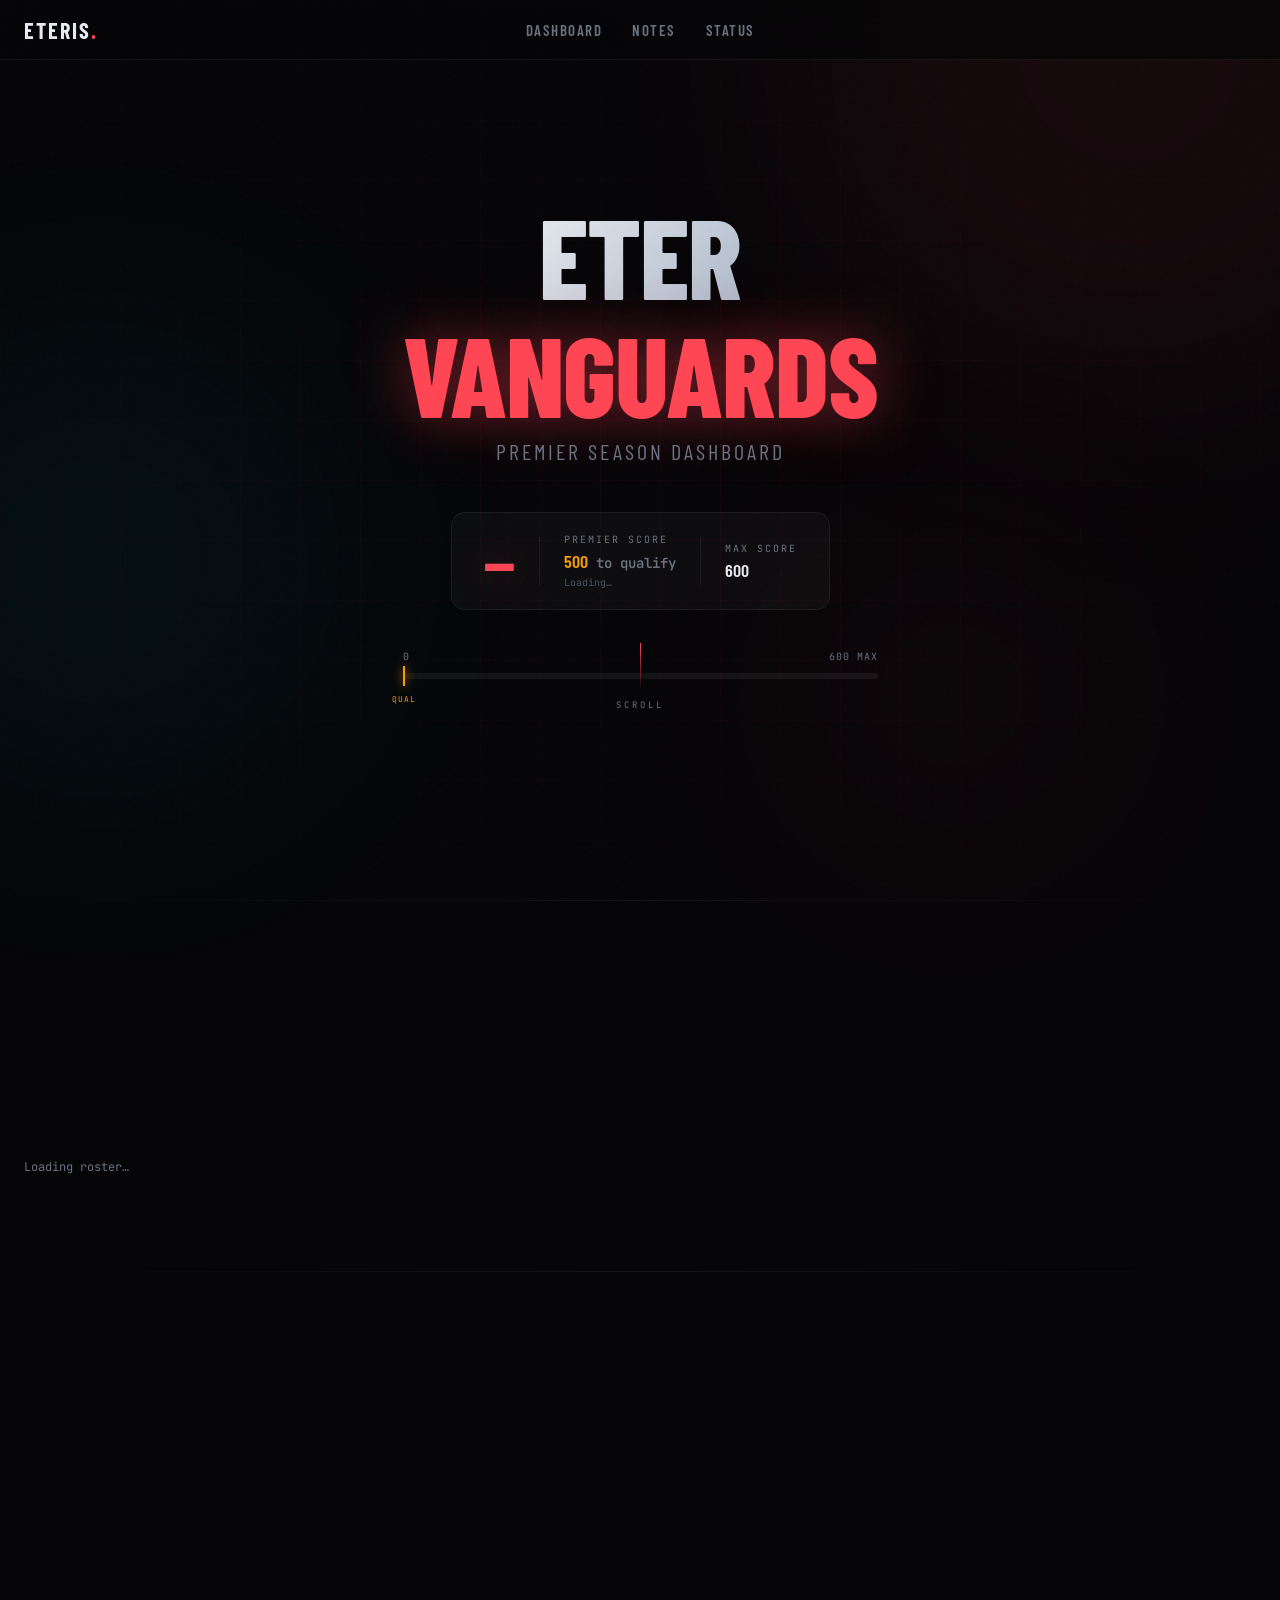
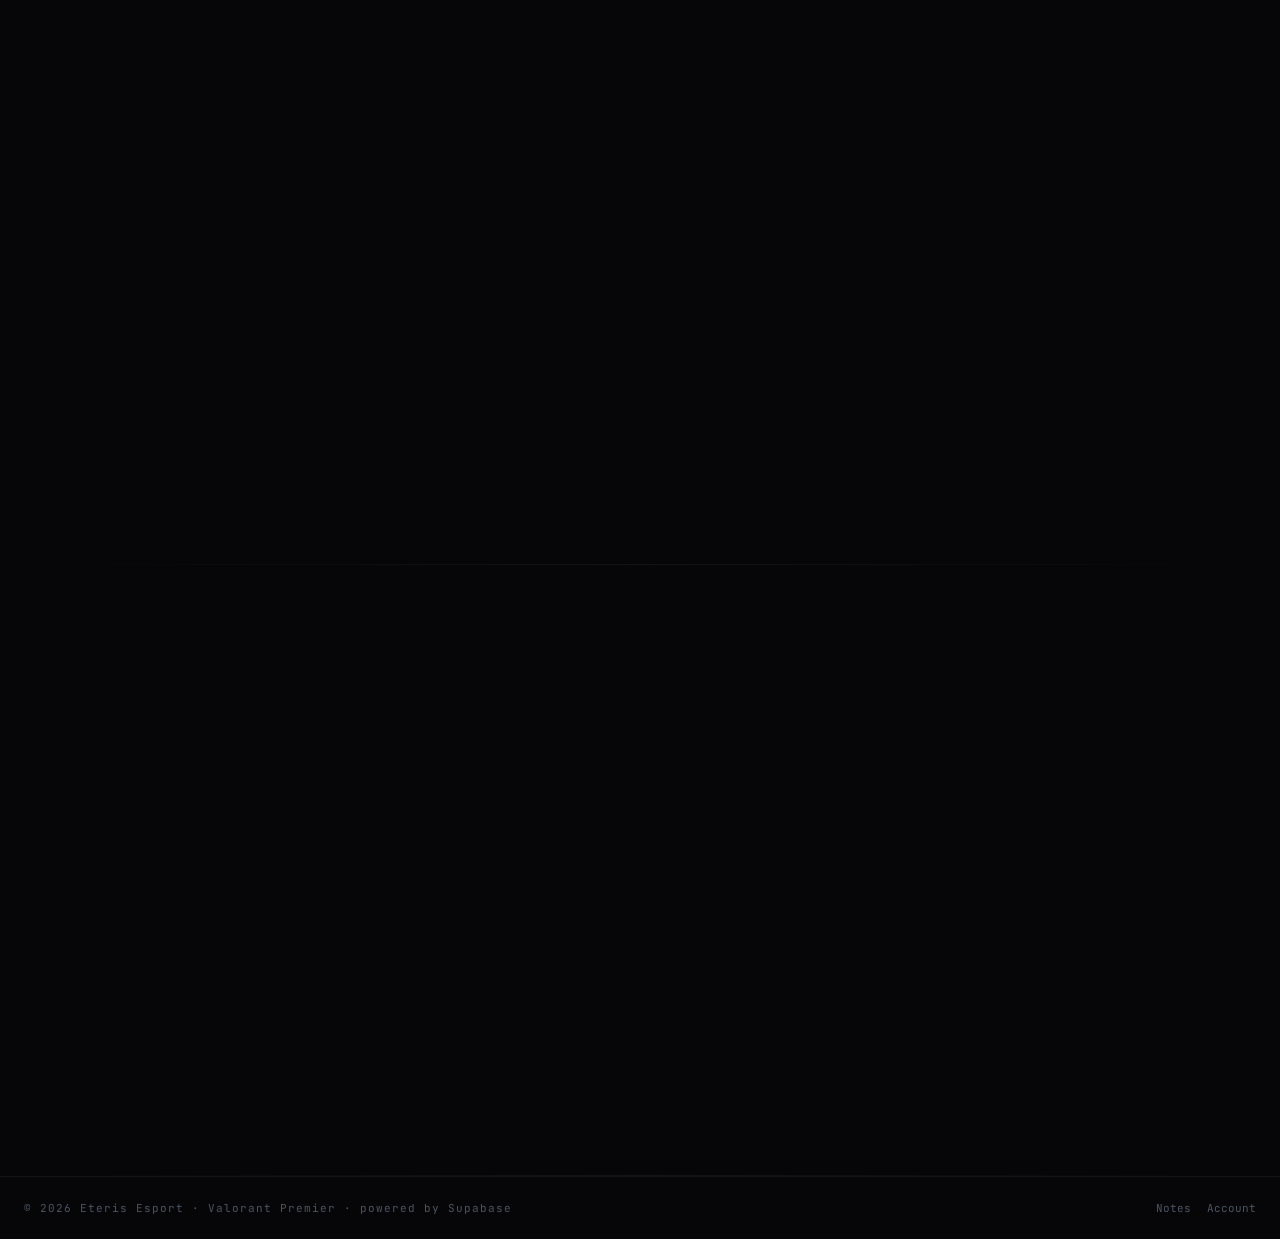
==== index.html @ cc31cba0 "Add files via upload" ====
<!DOCTYPE html>
<html lang="en">
<head>
  <meta charset="UTF-8"/>
  <meta name="viewport" content="width=device-width, initial-scale=1.0"/>
  <title>Eteris · Premier Dashboard</title>
  <meta name="theme-color" content="#ff4655"/>
  <link rel="preconnect" href="https://fonts.googleapis.com"/>
  <link href="https://fonts.googleapis.com/css2?family=Rajdhani:wght@400;500;600;700&family=Barlow+Condensed:ital,wght@0,300;0,400;0,600;0,700;0,800;1,700&family=JetBrains+Mono:wght@400;500&display=swap" rel="stylesheet"/>
  <script src="https://cdn.jsdelivr.net/npm/@supabase/supabase-js@2"></script>
  <style>
    *,*::before,*::after{margin:0;padding:0;box-sizing:border-box}
    :root{
      --bg:#060608;--bg2:#0c0c12;--bg3:#111118;
      --border:rgba(255,255,255,.06);--border-hv:rgba(255,255,255,.12);
      --text:#e8eaf0;--muted:#6b7280;--muted2:#4b5563;
      --red:#ff4655;--red-dim:rgba(255,70,85,.12);--red2:#ff6b77;
      --gold:#f59e0b;--gold-dim:rgba(245,158,11,.12);
      --green:#10b981;--green-dim:rgba(16,185,129,.12);
      --purple:#a78bfa;--purple-dim:rgba(167,139,250,.12);
      --cyan:#00d4ff;
      --radius:8px;--radius-lg:14px;
      --font-head:'Barlow Condensed',sans-serif;
      --font-body:'Rajdhani',sans-serif;
      --font-mono:'JetBrains Mono',monospace;
    }
    html{scroll-behavior:smooth}
    body{font-family:var(--font-body);background:var(--bg);color:var(--text);min-height:100vh;overflow-x:hidden;-webkit-font-smoothing:antialiased}
    ::-webkit-scrollbar{width:5px}::-webkit-scrollbar-track{background:transparent}::-webkit-scrollbar-thumb{background:#1a1a24;border-radius:3px}
    body::before{content:'';position:fixed;inset:0;z-index:0;background-image:url("data:image/svg+xml,%3Csvg viewBox='0 0 256 256' xmlns='http://www.w3.org/2000/svg'%3E%3Cfilter id='n'%3E%3CfeTurbulence type='fractalNoise' baseFrequency='0.9' numOctaves='4' stitchTiles='stitch'/%3E%3C/filter%3E%3Crect width='100%25' height='100%25' filter='url(%23n)' opacity='0.04'/%3E%3C/svg%3E");pointer-events:none;opacity:.35}
    .orb{position:fixed;border-radius:50%;filter:blur(130px);pointer-events:none;z-index:0}
    .orb-1{width:700px;height:700px;background:#ff4655;top:-300px;right:-200px;opacity:.07}
    .orb-2{width:500px;height:500px;background:#00d4ff;bottom:10%;left:-150px;opacity:.05}
    .orb-3{width:400px;height:400px;background:#ff4655;top:55%;right:10%;opacity:.04}

    /* NAV */
    nav{position:fixed;top:0;left:0;right:0;z-index:200;height:60px;display:flex;align-items:center;justify-content:space-between;padding:0 max(24px,calc((100vw - 1280px)/2));background:rgba(6,6,8,.85);border-bottom:1px solid var(--border);backdrop-filter:blur(20px) saturate(1.4)}
    .nav-logo{display:flex;align-items:center;text-decoration:none}
    .nav-logo-text{font-family:var(--font-head);font-size:22px;font-weight:700;color:var(--text);letter-spacing:2px;text-transform:uppercase}
    .nav-logo-text span{color:var(--red)}
    .nav-links{position:absolute;left:50%;transform:translateX(-50%);display:flex;align-items:center;gap:2px}
    .nav-a{font-family:var(--font-head);font-size:15px;font-weight:600;letter-spacing:1.5px;text-transform:uppercase;color:var(--muted);padding:8px 14px;border-radius:6px;text-decoration:none;border:none;background:none;cursor:pointer;transition:color .15s,background .15s}
    .nav-a:hover{color:var(--text);background:rgba(255,255,255,.04)}
    .nav-user-pill{display:flex;align-items:center;gap:8px;background:rgba(255,255,255,.05);border:1px solid var(--border);border-radius:100px;padding:4px 12px 4px 4px;text-decoration:none;transition:all .15s}
    .nav-user-pill:hover{border-color:var(--border-hv)}
    .nav-user-av{width:26px;height:26px;border-radius:50%;background:var(--red-dim);border:1px solid rgba(255,70,85,.3);display:flex;align-items:center;justify-content:center;font-family:var(--font-head);font-size:11px;font-weight:800;color:var(--red);overflow:hidden;flex-shrink:0;line-height:1}
    .nav-user-av img{width:100%;height:100%;object-fit:cover;border-radius:50%;display:block}
    .nav-user-name{font-family:var(--font-mono);font-size:10px;color:var(--text);letter-spacing:.5px}
    .login-btn{font-family:var(--font-mono);font-size:10px;letter-spacing:1px;text-transform:uppercase;color:var(--muted);background:rgba(255,255,255,.04);border:1px solid var(--border);border-radius:6px;padding:5px 12px;cursor:pointer;transition:all .15s}
    .login-btn:hover{color:var(--text);border-color:var(--border-hv)}
    .admin-edit-btn{color:var(--red);background:var(--red-dim);border-color:rgba(255,70,85,.25)}
    .admin-edit-btn:hover{color:#fff;background:rgba(255,70,85,.22);border-color:rgba(255,70,85,.45)}
    .admin-edit-btn.off{color:var(--muted);background:rgba(255,255,255,.04);border-color:var(--border)}
    .scroll-top-btn{position:fixed;right:24px;bottom:24px;z-index:220;width:44px;height:44px;border-radius:10px;border:1px solid var(--border);background:rgba(12,12,18,.88);color:var(--muted);display:flex;align-items:center;justify-content:center;cursor:pointer;opacity:0;pointer-events:none;transform:translateY(12px);transition:opacity .18s,transform .18s,border-color .18s,background .18s,color .18s;backdrop-filter:blur(16px);box-shadow:0 14px 34px rgba(0,0,0,.38)}
    .scroll-top-btn::before{content:'';position:absolute;left:11px;right:11px;top:0;height:2px;background:var(--red);border-radius:0 0 2px 2px;opacity:.75}
    .scroll-top-btn svg{position:relative;z-index:1;width:19px;height:19px;stroke:currentColor;fill:none;stroke-width:2;stroke-linecap:round;stroke-linejoin:round;transition:transform .18s}
    .scroll-top-btn.show{opacity:1;pointer-events:auto;transform:translateY(0) scale(1)}
    .scroll-top-btn:hover{border-color:rgba(255,70,85,.3);background:rgba(18,18,25,.94);color:#fff}
    .scroll-top-btn:hover svg{transform:translateY(-2px)}

    /* HERO */
    #hero{position:relative;z-index:1;min-height:100vh;display:flex;flex-direction:column;align-items:center;justify-content:center;text-align:center;padding:120px max(24px,calc((100vw - 1280px)/2)) 80px;overflow:hidden}
    #hero::after{content:'';position:absolute;inset:0;z-index:0;background-image:linear-gradient(rgba(255,70,85,.04) 1px,transparent 1px),linear-gradient(90deg,rgba(255,70,85,.04) 1px,transparent 1px);background-size:60px 60px;mask-image:radial-gradient(ellipse 80% 80% at 50% 50%,black 0%,transparent 100%)}
    .hero-content{position:relative;z-index:2}
    .hero-title{font-family:var(--font-head);font-size:clamp(52px,9vw,112px);font-weight:800;line-height:1.05;letter-spacing:-1px;text-transform:uppercase;margin-bottom:6px;overflow:visible;opacity:0;animation:fadeUp .6s .1s forwards}
    .hero-title .line1{display:block;background:linear-gradient(135deg,#fff 0%,#94a3b8 100%);-webkit-background-clip:text;-webkit-text-fill-color:transparent;background-clip:text}
    .hero-title .line2{display:block;color:var(--red);text-shadow:0 0 60px rgba(255,70,85,.5)}
    .hero-sub{font-family:var(--font-head);font-size:clamp(16px,2.5vw,22px);font-weight:400;letter-spacing:3px;text-transform:uppercase;color:var(--muted);margin-bottom:48px;opacity:0;animation:fadeUp .6s .2s forwards}
    .hero-score-preview{display:inline-flex;align-items:center;gap:24px;background:rgba(255,255,255,.03);border:1px solid var(--border);border-radius:var(--radius-lg);padding:20px 32px;margin-bottom:40px;opacity:0;animation:fadeUp .6s .3s forwards}
    .score-num{font-family:var(--font-head);font-size:52px;font-weight:800;color:var(--red);line-height:1;text-shadow:0 0 40px rgba(255,70,85,.4)}
    .score-sep{width:1px;height:48px;background:var(--border)}
    .score-info{text-align:left}
    .score-label{font-family:var(--font-mono);font-size:10px;letter-spacing:2px;text-transform:uppercase;color:var(--muted);display:block;margin-bottom:4px}
    .score-target{font-family:var(--font-head);font-size:18px;font-weight:600;color:var(--text)}
    .hero-progress-wrap{width:100%;max-width:520px;margin:0 auto 64px;opacity:0;animation:fadeUp .6s .4s forwards}
    .progress-labels{display:flex;justify-content:space-between;font-family:var(--font-mono);font-size:10px;color:var(--muted);letter-spacing:1px;margin-bottom:10px}
    .progress-track{height:6px;background:rgba(255,255,255,.06);border-radius:3px;overflow:visible;position:relative}
    .progress-fill{height:100%;border-radius:3px;background:linear-gradient(90deg,var(--red),var(--red2));box-shadow:0 0 12px rgba(255,70,85,.5);width:0%;transition:width 1.2s cubic-bezier(.22,1,.36,1)}
    .progress-marker{position:absolute;top:-7px;bottom:-7px;width:2px;background:var(--gold);box-shadow:0 0 10px var(--gold)}
    .progress-marker::after{content:'QUAL';position:absolute;top:100%;left:50%;transform:translateX(-50%);font-family:var(--font-mono);font-size:8px;color:var(--gold);letter-spacing:1px;margin-top:8px;white-space:nowrap}
    .hero-scroll{position:absolute;bottom:32px;left:50%;transform:translateX(-50%);display:flex;flex-direction:column;align-items:center;gap:8px;opacity:0;animation:fadeIn .6s 1s forwards}
    .scroll-line{width:1px;height:48px;background:linear-gradient(to bottom,var(--red),transparent);animation:scrollPulse 2s ease-in-out infinite}
    .scroll-txt{font-family:var(--font-mono);font-size:9px;letter-spacing:3px;text-transform:uppercase;color:var(--muted)}
    @keyframes scrollPulse{0%,100%{opacity:.4}50%{opacity:1}}
    @keyframes fadeIn{to{opacity:1}}
    .divider{position:relative;z-index:1;height:1px;background:linear-gradient(90deg,transparent,var(--border),transparent)}

    /* SECTIONS */
    .section{position:relative;z-index:1;padding:96px max(24px,calc((100vw - 1280px)/2))}
    .section-header{margin-bottom:48px}
    .section-eyebrow{font-family:var(--font-mono);font-size:10px;letter-spacing:3px;text-transform:uppercase;color:var(--red);display:flex;align-items:center;gap:10px;margin-bottom:10px}
    .section-eyebrow::before{content:'';display:block;width:24px;height:2px;background:var(--red)}
    .section-title{font-family:var(--font-head);font-size:clamp(32px,5vw,52px);font-weight:800;text-transform:uppercase;letter-spacing:1px;line-height:1.1}
    .section-title .accent{color:var(--red)}
    .section-sub{font-size:15px;color:var(--muted);margin-top:8px;line-height:1.7}

    /* ROSTER */
    .roster-grid{display:grid;grid-template-columns:repeat(auto-fill,minmax(300px,1fr));gap:16px}
    .player-card{background:var(--bg2);border:1px solid var(--border);border-radius:var(--radius-lg);padding:24px;position:relative;overflow:hidden;transition:border-color .2s,transform .2s,box-shadow .2s;cursor:pointer}
    .player-card::before{content:'';position:absolute;top:0;left:0;right:0;height:2px;background:var(--red);transform:scaleX(0);transform-origin:left;transition:transform .3s cubic-bezier(.22,1,.36,1)}
    .player-card:hover::before{transform:scaleX(1)}
    .player-card:hover{border-color:rgba(255,70,85,.2);transform:translateY(-3px);box-shadow:0 16px 48px rgba(0,0,0,.4),0 0 0 1px rgba(255,70,85,.1)}
    .player-card.reserve{border-style:dashed;border-color:var(--border-hv)}
    .player-card.reserve::before{background:var(--gold)}
    .player-card.reserve:hover{border-style:dashed;border-color:rgba(245,158,11,.4);box-shadow:0 16px 48px rgba(0,0,0,.4),0 0 0 1px rgba(245,158,11,.1)}
    .reserve-banner{display:none!important}
    .player-rank-badge{position:absolute;top:16px;right:16px;font-family:var(--font-mono);font-size:9px;letter-spacing:2px;text-transform:uppercase;border-radius:3px;padding:2px 8px;border:1px solid}
    .rank-IGL{color:var(--red);background:var(--red-dim);border-color:rgba(255,70,85,.25)}
    .rank-Commander{color:var(--gold);background:var(--gold-dim);border-color:rgba(245,158,11,.25)}
    .rank-Captain{color:var(--cyan);background:rgba(0,212,255,.1);border-color:rgba(0,212,255,.25)}
    .rank-Reserve{color:var(--gold);background:var(--gold-dim);border-color:rgba(245,158,11,.25)}
    .player-num{font-family:var(--font-head);font-size:64px;font-weight:800;color:rgba(255,255,255,.04);position:absolute;bottom:-8px;right:16px;line-height:1;pointer-events:none;user-select:none}
    .player-header{display:flex;align-items:center;gap:14px;margin-bottom:12px}
    .player-avatar{width:48px;height:48px;border-radius:50%;background:var(--bg3);border:2px solid var(--border);display:flex;align-items:center;justify-content:center;font-family:var(--font-head);font-size:18px;font-weight:800;color:var(--red);flex-shrink:0;overflow:hidden;line-height:1}
    .player-avatar img{width:100%;height:100%;object-fit:cover;border-radius:50%;display:block}
    .player-avatar.av-reserve{border-color:rgba(245,158,11,.35);color:var(--gold)}
    .player-name{font-family:var(--font-head);font-size:22px;font-weight:700;letter-spacing:.5px;line-height:1.1;color:var(--text);white-space:nowrap;overflow:hidden;text-overflow:ellipsis}
    .player-agents-row{display:flex;flex-wrap:wrap;gap:5px;margin-bottom:8px;min-height:22px;align-items:center}
    .agent-chip{font-family:var(--font-mono);font-size:10px;letter-spacing:.5px;color:var(--muted);background:rgba(255,255,255,.05);border:1px solid var(--border);border-radius:20px;padding:3px 10px;line-height:1;display:inline-flex;align-items:center}
    .player-class-badge{display:inline-flex;align-items:center;justify-content:center;font-family:var(--font-mono);font-size:9px;letter-spacing:1px;text-transform:uppercase;padding:3px 9px;border-radius:4px;border:1px solid;line-height:1}
    .class-Duelist{color:#ff9f43;border-color:rgba(255,159,67,.25);background:rgba(255,159,67,.08)}
    .class-Controller{color:#a78bfa;border-color:rgba(167,139,250,.25);background:rgba(167,139,250,.08)}
    .class-Initiator{color:#34d399;border-color:rgba(52,211,153,.25);background:rgba(52,211,153,.08)}
    .class-Sentinel{color:#60a5fa;border-color:rgba(96,165,250,.25);background:rgba(96,165,250,.08)}
    .class-Flex{color:#e879f9;border-color:rgba(232,121,249,.25);background:rgba(232,121,249,.07)}
    .card-admin{display:none;margin-top:16px;padding-top:14px;border-top:1px solid var(--border);flex-direction:column;gap:10px}
    body.secure .card-admin{display:flex}
    .card-admin-label{font-family:var(--font-mono);font-size:9px;letter-spacing:1px;text-transform:uppercase;color:var(--muted);margin-bottom:5px}
    .pill-row{display:flex;gap:6px;flex-wrap:wrap}
    .pill-btn{font-family:var(--font-mono);font-size:10px;letter-spacing:.5px;text-transform:uppercase;padding:4px 11px;border-radius:20px;border:1px solid var(--border);background:rgba(255,255,255,.04);color:var(--muted);cursor:pointer;transition:all .15s;line-height:1}
    .pill-btn:hover{color:var(--text);border-color:var(--border-hv)}
    .pill-btn.active-IGL{color:var(--red);background:var(--red-dim);border-color:rgba(255,70,85,.35)}
    .pill-btn.active-Commander{color:var(--gold);background:var(--gold-dim);border-color:rgba(245,158,11,.35)}
    .pill-btn.active-Captain{color:var(--cyan);background:rgba(0,212,255,.1);border-color:rgba(0,212,255,.35)}
    .pill-btn.active-Reserve{color:var(--gold);background:rgba(245,158,11,.1);border-color:rgba(245,158,11,.35)}
    .pill-btn.active-none{color:var(--muted2);background:rgba(255,255,255,.06);border-color:var(--border-hv)}
    .pill-btn.active-class-Duelist{color:#ff9f43;background:rgba(255,159,67,.1);border-color:rgba(255,159,67,.35)}
    .pill-btn.active-class-Controller{color:#a78bfa;background:rgba(167,139,250,.1);border-color:rgba(167,139,250,.35)}
    .pill-btn.active-class-Initiator{color:#34d399;background:rgba(52,211,153,.1);border-color:rgba(52,211,153,.35)}
    .pill-btn.active-class-Sentinel{color:#60a5fa;background:rgba(96,165,250,.1);border-color:rgba(96,165,250,.35)}
    .pill-btn.active-class-Flex{color:#e879f9;background:rgba(232,121,249,.1);border-color:rgba(232,121,249,.35)}
    .pill-btn.active-class-none{color:var(--muted2);background:rgba(255,255,255,.04);border-color:var(--border)}
    .agents-input{width:100%;font-family:var(--font-body);font-size:13px;font-weight:600;color:var(--text);background:rgba(255,255,255,.04);border:1px solid var(--border);border-radius:var(--radius);padding:7px 12px;outline:none;caret-color:var(--red);transition:border-color .15s}
    .agents-input:focus{border-color:rgba(255,70,85,.4)}
    .agents-input::placeholder{color:var(--muted2)}
    .toggle-btn{font-family:var(--font-body);font-size:13px;font-weight:600;padding:6px 14px;border-radius:6px;border:1px solid;cursor:pointer;transition:all .15s;width:100%;text-align:left}
    .toggle-btn.make-reserve{color:var(--gold);border-color:rgba(245,158,11,.3);background:var(--gold-dim)}
    .toggle-btn.make-active{color:var(--green);border-color:rgba(16,185,129,.3);background:var(--green-dim)}

    /* NEXT MAP */
    .next-map-card{background:var(--bg2);border:1px solid var(--border);border-radius:var(--radius-lg);overflow:hidden;display:grid;grid-template-columns:1fr 1fr;min-height:380px;position:relative}
    .next-map-info{padding:48px 44px;display:flex;flex-direction:column;justify-content:center;position:relative;overflow:hidden}
    .next-map-info::before{content:'';position:absolute;top:0;right:0;width:120px;height:120px;border-top:1px solid rgba(255,70,85,.15);border-right:1px solid rgba(255,70,85,.15);pointer-events:none}
    .next-map-info::after{content:'';position:absolute;bottom:0;left:0;width:80px;height:80px;border-bottom:1px solid rgba(255,70,85,.08);border-left:1px solid rgba(255,70,85,.08);pointer-events:none}
    .next-map-img{position:relative;overflow:hidden}
    .next-map-img img{width:100%;height:100%;object-fit:cover;transition:transform .6s cubic-bezier(.22,1,.36,1)}
    .next-map-card:hover .next-map-img img{transform:scale(1.04)}
    .next-map-img-overlay{position:absolute;inset:0;background:linear-gradient(to right,rgba(12,12,18,0) 40%,rgba(12,12,18,1) 100%)}
    .next-map-img::after{content:'';position:absolute;inset:0;background:repeating-linear-gradient(0deg,rgba(0,0,0,.12) 0px,rgba(0,0,0,.12) 1px,transparent 1px,transparent 3px);pointer-events:none}
    .next-tag{font-family:var(--font-mono);font-size:10px;letter-spacing:2px;text-transform:uppercase;color:var(--red);display:inline-flex;align-items:center;gap:8px;margin-bottom:16px}
    .next-tag::before{content:'';width:20px;height:2px;background:var(--red);display:block}
    .next-map-name{font-family:var(--font-head);font-size:clamp(36px,5vw,72px);font-weight:800;text-transform:uppercase;line-height:1;letter-spacing:-1px;margin-bottom:20px;color:var(--text)}
    .next-map-name.empty{color:var(--muted2);font-size:32px}
    .next-meta{display:flex;flex-direction:column;gap:10px}
    .next-meta-row{display:flex;align-items:center;gap:12px}
    .next-meta-icon{width:28px;height:28px;border-radius:6px;background:rgba(255,70,85,.08);border:1px solid rgba(255,70,85,.15);display:flex;align-items:center;justify-content:center;flex-shrink:0}
    .next-meta-icon svg{width:13px;height:13px;stroke:var(--red);fill:none;stroke-width:2}
    .next-meta-text{display:flex;flex-direction:column}
    .next-meta-lbl{font-family:var(--font-mono);font-size:9px;letter-spacing:1.5px;text-transform:uppercase;color:var(--muted);margin-bottom:1px}
    .next-meta-val{font-family:var(--font-head);font-size:18px;font-weight:700;color:var(--text);letter-spacing:.5px}

    /* MAP HISTORY */
    .map-history-grid{display:grid;grid-template-columns:repeat(auto-fill,minmax(200px,1fr));gap:12px;margin-top:32px}
    .map-hist-card{background:var(--bg2);border:1px solid var(--border);border-radius:var(--radius-lg);overflow:hidden;transition:border-color .2s,transform .15s}
    .map-hist-card:hover{border-color:var(--border-hv);transform:translateY(-2px)}
    .map-hist-card img{width:100%;aspect-ratio:16/9;object-fit:cover;display:block}
    .map-hist-info{padding:12px 14px}
    .map-hist-name{font-family:var(--font-head);font-size:17px;font-weight:700;text-transform:uppercase;letter-spacing:.5px;margin-bottom:4px}
    .map-hist-result{font-family:var(--font-mono);font-size:10px;letter-spacing:1px;text-transform:uppercase}
    .result-win{color:var(--green)}.result-loss{color:var(--red)}.result-upcoming{color:var(--muted)}
    .map-hist-score{font-family:var(--font-head);font-size:18px;font-weight:700;color:var(--text);margin-top:2px}
    .map-hist-opponent{font-family:var(--font-mono);font-size:9px;letter-spacing:1px;color:var(--muted2);text-transform:uppercase;margin-top:2px}

    /* SCORE PANEL */
    .score-panel{background:var(--bg2);border:1px solid var(--border);border-radius:var(--radius-lg);padding:40px;display:grid;grid-template-columns:1fr 1fr 1fr;gap:32px;align-items:center}
    .score-big{text-align:center}
    .score-big-num{font-family:var(--font-head);font-size:clamp(64px,8vw,96px);font-weight:800;line-height:1;color:var(--red);text-shadow:0 0 60px rgba(255,70,85,.4)}
    .score-big-label{font-family:var(--font-mono);font-size:10px;letter-spacing:3px;text-transform:uppercase;color:var(--muted);margin-top:6px}
    .score-milestones{display:flex;flex-direction:column;gap:12px}
    .milestone{display:flex;align-items:center;justify-content:space-between;padding:12px 16px;background:rgba(255,255,255,.03);border-radius:var(--radius);border:1px solid var(--border)}
    .milestone.reached{border-color:rgba(16,185,129,.2);background:rgba(16,185,129,.05)}
    .milestone.reached .ms-val{color:var(--green)}
    .milestone.active{border-color:rgba(255,70,85,.25);background:var(--red-dim)}
    .milestone.active .ms-label{color:var(--red)}
    .ms-label{font-family:var(--font-mono);font-size:10px;letter-spacing:1px;text-transform:uppercase;color:var(--muted)}
    .ms-val{font-family:var(--font-head);font-size:20px;font-weight:700;color:var(--text)}
    .track-label{font-family:var(--font-mono);font-size:10px;letter-spacing:2px;text-transform:uppercase;color:var(--muted);margin-bottom:12px}
    .track-bar{height:8px;background:rgba(255,255,255,.06);border-radius:4px;overflow:visible;position:relative;margin-bottom:32px}
    .track-fill{height:100%;border-radius:4px;background:linear-gradient(90deg,#ff4655,#ff6b77);box-shadow:0 0 16px rgba(255,70,85,.5);width:0%;transition:width 1.4s cubic-bezier(.22,1,.36,1);position:relative}
    .track-fill::after{content:'';position:absolute;right:-5px;top:50%;transform:translateY(-50%);width:16px;height:16px;border-radius:50%;background:var(--red);border:2px solid var(--bg);box-shadow:0 0 12px var(--red)}
    .track-qual-marker{position:absolute;top:-8px;bottom:-8px;width:2px;background:var(--gold);box-shadow:0 0 8px var(--gold)}
    .track-qual-marker::after{content:'QUAL';position:absolute;top:100%;left:50%;transform:translateX(-50%);font-family:var(--font-mono);font-size:8px;color:var(--gold);letter-spacing:1px;margin-top:8px;white-space:nowrap}
    .track-max-marker{position:absolute;top:-8px;bottom:-8px;right:0;width:2px;background:var(--muted2)}
    .track-ticks{display:flex;justify-content:space-between}
    .track-tick{font-family:var(--font-mono);font-size:9px;color:var(--muted2);letter-spacing:.5px}

    /* ADMIN */
    .score-editor{display:none;margin-top:32px;padding-top:32px;border-top:1px solid var(--border)}
    body.secure .score-editor{display:block}
    .score-editor-title{font-family:var(--font-head);font-size:18px;font-weight:700;text-transform:uppercase;letter-spacing:1px;margin-bottom:16px;color:var(--red)}
    .editor-row{display:flex;gap:12px;flex-wrap:wrap;align-items:flex-end}
    .next-map-editor{display:none;margin-top:24px;padding:24px;background:rgba(255,255,255,.02);border:1px solid var(--border);border-radius:var(--radius-lg)}
    body.secure .next-map-editor{display:block}
    .history-manager{display:none;margin-top:24px;padding:24px;background:rgba(255,255,255,.02);border:1px solid var(--border);border-radius:var(--radius-lg)}
    body.secure .history-manager{display:block}
    .admin-label{font-family:var(--font-head);font-size:16px;font-weight:700;text-transform:uppercase;letter-spacing:1px;color:var(--red);margin-bottom:14px}
    .map-select-grid{display:grid;grid-template-columns:repeat(auto-fill,minmax(120px,1fr));gap:8px;margin-bottom:16px}
    .map-select-item{cursor:pointer;border-radius:var(--radius);overflow:hidden;border:2px solid transparent;transition:border-color .15s,transform .15s}
    .map-select-item:hover{transform:scale(1.03)}
    .map-select-item.active{border-color:var(--red)}
    .map-select-item img{width:100%;aspect-ratio:16/9;object-fit:cover;display:block}
    .map-select-item-name{font-family:var(--font-head);font-size:12px;font-weight:700;text-transform:uppercase;text-align:center;padding:4px;background:var(--bg3);color:var(--text)}

    /* FORMS */
    .field{display:flex;flex-direction:column;gap:6px;flex:1;min-width:140px}
    .field-label{font-family:var(--font-mono);font-size:10px;letter-spacing:1.5px;text-transform:uppercase;color:var(--muted)}
    .field-input{font-family:var(--font-body);font-size:15px;font-weight:600;color:var(--text);background:rgba(255,255,255,.04);border:1px solid var(--border);border-radius:var(--radius);padding:10px 14px;outline:none;transition:border-color .15s;caret-color:var(--red)}
    .field-input:focus{border-color:rgba(255,70,85,.4)}
    .field-input::placeholder{color:var(--muted2)}

    /* BUTTONS */
    .btn{display:inline-flex;align-items:center;justify-content:center;gap:8px;font-family:var(--font-body);font-size:14px;font-weight:700;letter-spacing:1px;text-transform:uppercase;padding:10px 22px;border-radius:var(--radius);border:none;cursor:pointer;transition:all .15s;white-space:nowrap}
    .btn:active{transform:scale(.97)}
    .btn-red{background:var(--red);color:#fff}.btn-red:hover{opacity:.9}
    .btn-ghost{background:rgba(255,255,255,.05);color:var(--text);border:1px solid var(--border)}.btn-ghost:hover{background:rgba(255,255,255,.09)}
    .btn-sm{font-size:12px;padding:8px 16px}

    /* MODAL */
    .overlay{display:none;position:fixed;inset:0;z-index:800;background:rgba(0,0,0,.8);backdrop-filter:blur(10px);align-items:center;justify-content:center;padding:20px}
    .overlay.open{display:flex}
    .modal{width:100%;max-width:440px;background:var(--bg2);border:1px solid var(--border);border-radius:var(--radius-lg);padding:36px}
    .modal-title{font-family:var(--font-head);font-size:24px;font-weight:800;text-transform:uppercase;letter-spacing:1px;margin-bottom:6px}
    .modal-sub{font-size:14px;color:var(--muted);line-height:1.7;margin-bottom:20px}
    .modal-err{font-family:var(--font-mono);font-size:12px;color:var(--red);min-height:18px;margin-top:8px}
    .modal-actions{display:flex;gap:10px;margin-top:16px}

    /* SNACKBAR */
    .snackbar{position:fixed;bottom:28px;left:50%;transform:translateX(-50%) translateY(16px);z-index:999;display:flex;align-items:center;gap:10px;background:rgba(12,12,18,.97);border:1px solid var(--border-hv);border-radius:100px;padding:12px 20px;font-family:var(--font-body);font-size:15px;font-weight:600;color:var(--text);backdrop-filter:blur(20px);box-shadow:0 8px 32px rgba(0,0,0,.6);opacity:0;pointer-events:none;transition:opacity .25s,transform .25s;white-space:nowrap}
    .snackbar.show{opacity:1;transform:translateX(-50%) translateY(0)}
    .snackbar-icon{width:18px;height:18px;background:var(--red);border-radius:50%;display:flex;align-items:center;justify-content:center;flex-shrink:0}
    .snackbar-icon svg{width:10px;height:10px;stroke:#fff;fill:none;stroke-width:3}
    .snackbar.ok .snackbar-icon{background:var(--green)}

    /* ANIMATIONS */
    @keyframes fadeUp{from{opacity:0;transform:translateY(24px)}to{opacity:1;transform:translateY(0)}}
    .reveal{opacity:0;transform:translateY(20px);transition:opacity .6s cubic-bezier(.22,1,.36,1),transform .6s cubic-bezier(.22,1,.36,1)}
    .reveal.in{opacity:1;transform:translateY(0)}
    .reveal-d1{transition-delay:.05s}.reveal-d2{transition-delay:.1s}.reveal-d3{transition-delay:.15s}.reveal-d4{transition-delay:.2s}.reveal-d5{transition-delay:.25s}
    .del-hist{display:none;margin-left:auto;font-family:var(--font-mono);font-size:10px;color:var(--red);background:none;border:none;cursor:pointer;opacity:.6;transition:opacity .15s}
    .del-hist:hover{opacity:1}
    body.secure .del-hist{display:inline}

    footer{position:relative;z-index:1;border-top:1px solid var(--border);padding:24px max(24px,calc((100vw - 1280px)/2));display:flex;align-items:center;justify-content:space-between;flex-wrap:wrap;gap:12px}
    .footer-left{font-family:var(--font-mono);font-size:11px;letter-spacing:1px;color:var(--muted2)}
    .footer-right{display:flex;align-items:center;gap:16px}
    .footer-link{font-family:var(--font-mono);font-size:11px;color:var(--muted2);background:none;border:none;cursor:pointer;text-decoration:none;transition:color .15s}
    .footer-link:hover{color:var(--text)}
    @media(max-width:768px){.next-map-card{grid-template-columns:1fr}.next-map-img{height:220px}.score-panel{grid-template-columns:1fr}nav .nav-links{display:none}}
    @media(max-width:640px){.section{padding:64px 20px}footer{padding:20px}}
  </style>
</head>
<body>
<div class="orb orb-1"></div><div class="orb orb-2"></div><div class="orb orb-3"></div>

<nav>
  <a class="nav-logo" href="index.html"><div class="nav-logo-text">Eteris<span>.</span></div></a>
  <div class="nav-links">
    <a class="nav-a" href="index.html">Dashboard</a>
    <a class="nav-a" href="notes.html">Notes</a>
    <a class="nav-a" href="status.html">Status</a>
  </div>
  <div style="display:flex;align-items:center;gap:10px">
    <div id="nav-user-area-idx"></div>
  </div>
</nav>

<section id="hero">
  <div class="hero-content">
    <h1 class="hero-title"><span class="line1">ETER</span><span class="line2">VANGUARDS</span></h1>
    <p class="hero-sub">Premier Season Dashboard</p>
    <div class="hero-score-preview">
      <div class="score-num" id="hero-score">—</div>
      <div class="score-sep"></div>
      <div class="score-info">
        <span class="score-label">Premier Score</span>
        <div class="score-target"><span style="color:var(--gold)" id="hero-target">500</span><span style="color:var(--muted);font-size:14px;font-family:var(--font-mono)"> to qualify</span></div>
        <div style="font-family:var(--font-mono);font-size:10px;color:var(--muted2);margin-top:4px" id="hero-season">Loading…</div>
      </div>
      <div class="score-sep"></div>
      <div class="score-info">
        <span class="score-label">MAX Score</span>
        <div class="score-target"><span style="color:var(--text)" id="hero-max">600</span></div>
      </div>
    </div>
    <div class="hero-progress-wrap">
      <div class="progress-labels"><span>0</span><span id="prog-max-lbl">600 MAX</span></div>
      <div class="progress-track">
        <div class="progress-fill" id="hero-bar"></div>
        <div class="progress-marker" id="hero-qual-marker"></div>
      </div>
    </div>
    <div class="hero-scroll"><div class="scroll-line"></div><div class="scroll-txt">Scroll</div></div>
  </div>
</section>

<div class="divider"></div>

<section id="roster-sec" class="section">
  <div class="section-header reveal">
    <div class="section-eyebrow">Roster</div>
    <h2 class="section-title">Our <span class="accent">Team</span></h2>
    <p class="section-sub">Active players and reserve for the Premier season.</p>
  </div>
  <div class="roster-grid" id="roster-grid">
    <div style="color:var(--muted);font-family:var(--font-mono);font-size:12px">Loading roster…</div>
  </div>
</section>

<div class="divider"></div>

<section id="maps-sec" class="section">
  <div class="section-header reveal">
    <div class="section-eyebrow">Maps</div>
    <h2 class="section-title">Next <span class="accent">Map</span></h2>
  </div>
  <div class="next-map-card reveal">
    <div class="next-map-img">
      <img id="next-map-img" src="" alt=""/>
      <div class="next-map-img-overlay"></div>
    </div>
    <div class="next-map-info">
      <div class="next-tag">Next map</div>
      <div class="next-map-name" id="next-map-name">TBA</div>
      <div class="next-meta">
        <div class="next-meta-row">
          <div class="next-meta-icon"><svg viewBox="0 0 24 24"><rect x="3" y="4" width="18" height="18" rx="2"/><line x1="16" y1="2" x2="16" y2="6"/><line x1="8" y1="2" x2="8" y2="6"/><line x1="3" y1="10" x2="21" y2="10"/></svg></div>
          <div class="next-meta-text"><span class="next-meta-lbl">Date</span><span class="next-meta-val" id="next-match-date">TBA</span></div>
        </div>
        <div class="next-meta-row">
          <div class="next-meta-icon"><svg viewBox="0 0 24 24"><circle cx="12" cy="12" r="9"/><polyline points="12 6 12 12 16 14"/></svg></div>
          <div class="next-meta-text"><span class="next-meta-lbl">Time</span><span class="next-meta-val" id="next-match-time">TBA</span></div>
        </div>
      </div>
    </div>
  </div>
  <div class="next-map-editor reveal">
    <div class="admin-label">Edit next map</div>
    <div class="map-select-grid" id="map-select-grid"></div>
    <div class="editor-row" style="margin-top:12px">
      <div class="field"><span class="field-label">Date</span><input class="field-input" id="nm-date-in" type="text" placeholder="e.g. 09.05.2026"/></div>
      <div class="field"><span class="field-label">Time</span><input class="field-input" id="nm-time-in" type="text" placeholder="e.g. 20:00"/></div>
      <button class="btn btn-red btn-sm" onclick="saveNextMap()">Save</button>
    </div>
  </div>
  <div class="section-header reveal" style="margin-top:64px">
    <div class="section-eyebrow">History</div>
    <h2 class="section-title">Map <span class="accent">Results</span></h2>
  </div>
  <div class="map-history-grid reveal" id="map-history-grid"></div>
  <div class="history-manager reveal">
    <div class="admin-label">Add map result</div>
    <div class="editor-row">
      <div class="field" style="min-width:160px"><span class="field-label">Map</span><select class="field-input" id="hist-map-sel" style="cursor:pointer"></select></div>
      <div class="field" style="max-width:120px"><span class="field-label">Score (Us)</span><input class="field-input" id="hist-us" type="number" min="0" max="13" placeholder="13"/></div>
      <div class="field" style="max-width:120px"><span class="field-label">Score (Them)</span><input class="field-input" id="hist-them" type="number" min="0" max="13" placeholder="5"/></div>
      <div class="field"><span class="field-label">Opponent</span><input class="field-input" id="hist-opp" type="text" placeholder="Team name"/></div>
      <div class="field" style="max-width:110px"><span class="field-label">Result</span><select class="field-input" id="hist-result" style="cursor:pointer"><option value="win">Win</option><option value="loss">Loss</option><option value="upcoming">Upcoming</option></select></div>
      <button class="btn btn-red btn-sm" onclick="addMapHistory()">Add</button>
    </div>
  </div>
</section>

<div class="divider"></div>

<section id="score-sec" class="section">
  <div class="section-header reveal">
    <div class="section-eyebrow">Ranking</div>
    <h2 class="section-title">Premier <span class="accent">Score</span></h2>
    <p class="section-sub">Current score and progress toward qualification.</p>
  </div>
  <div class="score-panel reveal">
    <div class="score-big">
      <div class="score-big-num" id="score-big">—</div>
      <div class="score-big-label">Current Score</div>
    </div>
    <div class="score-track">
      <div class="track-label">Season Progress</div>
      <div class="track-bar">
        <div class="track-fill" id="score-track-fill"></div>
        <div class="track-qual-marker" id="score-qual-marker"></div>
        <div class="track-max-marker"></div>
      </div>
      <div class="track-ticks"><span class="track-tick">0</span><span class="track-tick" id="tick-max"></span></div>
    </div>
    <div class="score-milestones">
      <div class="milestone" id="ms-top8"><span class="ms-label">Peak Score</span><span class="ms-val" id="ms-top8-val">600</span></div>
      <div class="milestone" id="ms-qual"><span class="ms-label">Qualification</span><span class="ms-val" id="ms-qual-val">500</span></div>
      <div class="milestone" id="ms-mid"><span class="ms-label">Halfway</span><span class="ms-val">300</span></div>
    </div>
  </div>
  <div class="score-editor reveal">
    <div class="score-editor-title">Edit Score</div>
    <div class="editor-row">
      <div class="field"><span class="field-label">Current Score</span><input class="field-input" id="edit-score" type="number" placeholder="0"/></div>
      <div class="field"><span class="field-label">Qualification threshold</span><input class="field-input" id="edit-target" type="number" placeholder="500"/></div>
      <div class="field"><span class="field-label">Score MAX</span><input class="field-input" id="edit-max" type="number" placeholder="600"/></div>
      <div class="field"><span class="field-label">Season / Act</span><input class="field-input" id="edit-season" type="text" placeholder="Episode 8 Act 3"/></div>
      <button class="btn btn-red btn-sm" onclick="saveScore()">Save</button>
    </div>
  </div>
</section>

<div class="divider"></div>

<footer>
  <div class="footer-left">© 2026 Eteris Esport · Valorant Premier · powered by Supabase</div>
  <div class="footer-right">
    <a class="footer-link" href="notes.html">Notes</a>
    <a class="footer-link" href="account.html">Account</a>
  </div>
</footer>
<button class="scroll-top-btn" id="scroll-top-btn" onclick="scrollToTop()" aria-label="Back to top">
  <svg viewBox="0 0 24 24" aria-hidden="true">
    <path d="M12 18V7"/>
    <path d="M7.5 11.5 12 7l4.5 4.5"/>
    <path d="M7 20h10"/>
  </svg>
</button>

<div class="overlay" id="modal-secure">
  <div class="modal">
    <div class="modal-title">Login</div>
    <div class="modal-sub">Enter your personal access code to log in.</div>
    <input class="field-input" id="sec-input" type="password" placeholder="Access code…" style="width:100%"/>
    <div class="modal-err" id="sec-err"></div>
    <div class="modal-actions">
      <button class="btn btn-red btn-sm" onclick="submitSecure()">Login</button>
      <button class="btn btn-ghost btn-sm" onclick="closeModal('modal-secure')">Cancel</button>
    </div>
  </div>
</div>

<div class="snackbar" id="snackbar">
  <div class="snackbar-icon"><svg viewBox="0 0 24 24"><polyline points="20 6 9 17 4 12"/></svg></div>
  <span id="snackbar-txt"></span>
</div>

<script>
const sb=supabase.createClient(
  'https://jczxgcbxqnnhlafvekul.supabase.co',
  'sb_publishable_ZsL8foOFNJYOa3FW4YoKdw_-gJCnZ5P'
);

/* ── SESSION ── */
const SESSION_KEY='eteris_social_user';
const getSession=()=>{try{return JSON.parse(localStorage.getItem(SESSION_KEY)||'null');}catch{return null;}};
const setSession=u=>{if(u)localStorage.setItem(SESSION_KEY,JSON.stringify(u));else localStorage.removeItem(SESSION_KEY);};
let socialUser=getSession();
let secureMode=false;

/* ── NAV ── */
function renderNavUser(){
  const area=document.getElementById('nav-user-area-idx');if(!area)return;
  if(!socialUser){area.innerHTML=`<button class="login-btn" onclick="openLogin()">Login</button>`;return;}
  const shownName=socialUser.display_name||socialUser.username;
  const avH=socialUser.avatar_url?`<img src="${socialUser.avatar_url}" alt=""/>`:(shownName||'?').slice(0,2).toUpperCase();
  const editBtn=socialUser.is_admin?`<button class="login-btn admin-edit-btn ${secureMode?'':'off'}" onclick="toggleAdminEdit()">${secureMode?'Editing':'Edit'}</button>`:'';
  area.innerHTML=`<div style="display:flex;align-items:center;gap:8px"><a class="nav-user-pill" href="account.html"><div class="nav-user-av">${avH}</div><span class="nav-user-name">${shownName}</span></a>${editBtn}<button class="login-btn" onclick="logoutNav()">Logout</button></div>`;
}
function logoutNav(){socialUser=null;setSession(null);secureMode=false;document.body.classList.remove('secure');renderNavUser();}
function setAdminEditMode(on){
  secureMode=!!(on&&socialUser?.is_admin);
  document.body.classList.toggle('secure',secureMode);
  document.querySelectorAll('.del-hist').forEach(b=>b.style.display=secureMode?'inline':'none');
  renderNavUser();
}
function toggleAdminEdit(){
  if(!socialUser?.is_admin)return;
  setAdminEditMode(!secureMode);
}
function openLogin(){document.getElementById('sec-input').value='';document.getElementById('sec-err').textContent='';document.getElementById('modal-secure').classList.add('open');setTimeout(()=>document.getElementById('sec-input').focus(),80);}
async function submitSecure(){
  const code=document.getElementById('sec-input').value.trim();
  const{data,error}=await sb.from('accounts').select('*').eq('access_code',code).single();
  if(data){
    socialUser=data;setSession(data);closeModal('modal-secure');renderNavUser();
    if(data.is_admin)setAdminEditMode(false);
    toast(`Welcome, ${data.display_name||data.username}!${data.is_admin?' Edit mode available.':''}`);
  }else{
    document.getElementById('sec-err').textContent='Invalid code.';
    document.getElementById('sec-input').value='';document.getElementById('sec-input').focus();
  }
}
document.getElementById('sec-input').addEventListener('keydown',e=>{if(e.key==='Enter')submitSecure();});
function closeModal(id){document.getElementById(id).classList.remove('open');}
document.querySelectorAll('.overlay').forEach(o=>o.addEventListener('click',e=>{if(e.target===o)o.classList.remove('open');}));
document.addEventListener('keydown',e=>{if(e.key==='Escape')document.querySelectorAll('.overlay.open').forEach(o=>o.classList.remove('open'));});

/* ── UTILS ── */
const MAPS=['abyss','ascent','bind','breeze','corrode','fracture','haven','icebox','lotus','pearl','split','sunset'];
const MAP_IMG=n=>`maps/${n}.png`;
const CLASSES=['Duelist','Controller','Initiator','Sentinel','Flex','none'];
const CLASS_LABELS={none:'No Class',Duelist:'Duelist',Controller:'Controller',Initiator:'Initiator',Sentinel:'Sentinel',Flex:'Flex'};
const RANKS=['IGL','Commander','Captain','Reserve','none'];
const ro=new IntersectionObserver(entries=>{entries.forEach(e=>{if(e.isIntersecting){e.target.classList.add('in');ro.unobserve(e.target);}});},{threshold:.08,rootMargin:'0px 0px -30px 0px'});
document.querySelectorAll('.reveal').forEach(el=>ro.observe(el));
function toast(msg,ok=true){const el=document.getElementById('snackbar');document.getElementById('snackbar-txt').textContent=msg;el.classList.toggle('ok',ok);el.classList.remove('show');void el.offsetWidth;el.classList.add('show');clearTimeout(el._t);el._t=setTimeout(()=>el.classList.remove('show'),3000);}

/* ── SCORE ── */
function applyScore(d){
  const pct=Math.min((d.current/d.max)*100,100);
  const qualPct=Math.min((d.target/d.max)*100,100);
  document.getElementById('hero-score').textContent=d.current;
  document.getElementById('hero-target').textContent=d.target;
  document.getElementById('hero-max').textContent=d.max;
  document.getElementById('hero-season').textContent=d.season;
  setTimeout(()=>document.getElementById('hero-bar').style.width=pct+'%',300);
  document.getElementById('hero-qual-marker').style.left=qualPct+'%';
  document.getElementById('score-big').textContent=d.current;
  setTimeout(()=>document.getElementById('score-track-fill').style.width=pct+'%',400);
  document.getElementById('score-qual-marker').style.left=qualPct+'%';
  document.getElementById('tick-max').textContent=d.max;
  document.getElementById('prog-max-lbl').textContent=d.max+' MAX';
  document.getElementById('ms-qual-val').textContent=d.target;
  document.getElementById('ms-top8-val').textContent=d.max;
  document.getElementById('ms-mid').classList.toggle('reached',d.current>=300);
  document.getElementById('ms-qual').classList.toggle('reached',d.current>=d.target);
  document.getElementById('ms-qual').classList.toggle('active',d.current<d.target&&d.current>0);
  document.getElementById('ms-top8').classList.toggle('reached',d.current>=d.max);
  document.getElementById('edit-score').value=d.current;
  document.getElementById('edit-target').value=d.target;
  document.getElementById('edit-max').value=d.max;
  document.getElementById('edit-season').value=d.season;
}
async function loadScore(){const{data}=await sb.from('premier_score').select('*').order('id',{ascending:false}).limit(1).single();if(data)applyScore(data);}
async function saveScore(){
  const current=parseInt(document.getElementById('edit-score').value)||0;
  const target=parseInt(document.getElementById('edit-target').value)||500;
  const max=parseInt(document.getElementById('edit-max').value)||600;
  const season=document.getElementById('edit-season').value.trim();
  const{data:ex}=await sb.from('premier_score').select('id').order('id').limit(1).single();
  const{error}=await sb.from('premier_score').upsert({id:ex?.id||1,current,target,max,season,updated_at:new Date().toISOString()});
  if(error){toast('Save error',false);return;}
  applyScore({current,target,max,season});toast('Score updated ✓');
}

/* ── ROSTER ── */
function buildRankBtns(rl,pid){
  return RANKS.map(r=>{const cls=rl===r?`active-${r}`:'';return `<button class="pill-btn ${cls}" onclick="setRank(${pid},'${r}',this.closest('.player-card'))">${r==='none'?'No Rank':r}</button>`;}).join('');
}
function buildClassBtns(ac,pid){
  return CLASSES.map(c=>{const active=ac===c||((!ac||ac==='none')&&c==='none');const cls=active?`active-class-${c}`:'';return `<button class="pill-btn ${cls}" onclick="saveClass(${pid},'${c}',this)">${CLASS_LABELS[c]||c}</button>`;}).join('');
}
function renderRoster(players,accounts){
  accounts=accounts||[];
  const grid=document.getElementById('roster-grid');
  grid.innerHTML='';
  players.forEach((p,i)=>{
    const account=accounts.find(a=>a.player_id===p.id)||null;
    const displayName=account?.display_name||p.username;
    const rl=p.rank_label||'none';
    const isReserve=p.is_reserve||(rl==='Reserve');
    const ac=p.agent_class||'none';
    const agentsList=Array.isArray(p.agents_list)&&p.agents_list.length?p.agents_list:(Array.isArray(p.agents)&&p.agents.length?p.agents:[]);
    const agentsHTML=agentsList.length?agentsList.map(a=>`<span class="agent-chip">${a}</span>`).join(''):'';
    const classBadgeHTML=ac&&ac!=='none'?`<div class="player-class-badge class-${ac}">${ac}</div>`:'';
    const badgeHTML=rl!=='none'?`<div class="player-rank-badge rank-${rl}">${rl}</div>`:'';
    const avatarInner=account?.avatar_url?`<img src="${account.avatar_url}" alt=""/>`:displayName.slice(0,2).toUpperCase();
    const card=document.createElement('div');
    card.className=`player-card reveal reveal-d${(i%5)+1}${isReserve?' reserve':''}`;
    card.innerHTML=`
      ${badgeHTML}
      <div class="player-num">${String(p.sort_order).padStart(2,'00')}</div>
      <div class="player-header">
        <div class="player-avatar${isReserve?' av-reserve':''}">${avatarInner}</div>
        <div class="player-info"><div class="player-name">${displayName}</div></div>
      </div>
      ${agentsHTML?`<div class="player-agents-row">${agentsHTML}</div>`:''}
      ${classBadgeHTML}
      <div class="card-admin">
        <div><div class="card-admin-label">Assign rank</div><div class="pill-row">${buildRankBtns(rl,p.id)}</div></div>
        <div><div class="card-admin-label" style="margin-top:8px;margin-bottom:5px">Class</div><div class="pill-row">${buildClassBtns(ac,p.id)}</div></div>
        <div>
          <div class="card-admin-label" style="margin-top:8px;margin-bottom:5px">Agents <span style="color:var(--muted2);font-size:8px">(comma separated)</span></div>
          <input class="agents-input" type="text" placeholder="e.g. Jett, Omen" value="${agentsList.join(', ')}" onblur="saveAgents(${p.id},this.value)"/>
        </div>
        <button class="toggle-btn ${isReserve?'make-active':'make-reserve'}" style="margin-top:4px" onclick="toggleReserve(${p.id},${p.is_reserve})">${isReserve?'Move to active roster':'Move to reserve'}</button>
      </div>`;
    grid.appendChild(card);
  });
  grid.querySelectorAll('.reveal').forEach(el=>ro.observe(el));
}
async function loadRoster(){
  const[{data:players},{data:accounts}]=await Promise.all([
    sb.from('premier_players').select('*').order('sort_order'),
    sb.from('accounts').select('player_id,avatar_url,display_name')
  ]);
  if(players)renderRoster(players,accounts||[]);
}
async function toggleReserve(id,cur){const{error}=await sb.from('premier_players').update({is_reserve:!cur}).eq('id',id);if(error){toast('Error',false);return;}toast(!cur?'Moved to reserve':'Moved to active roster');await loadRoster();}
async function setRank(id,rank,cardEl){
  const rankLabel=rank==='none'?null:rank;
  const upd={rank_label:rankLabel};
  if(rank==='Reserve')upd.is_reserve=true;
  else if(cardEl.classList.contains('reserve')&&rank!=='Reserve')upd.is_reserve=false;
  const{error}=await sb.from('premier_players').update(upd).eq('id',id);
  if(error){toast('Error',false);return;}
  toast('Rank updated ✓');await loadRoster();
}
async function saveClass(id,val,btn){
  const{error}=await sb.from('premier_players').update({agent_class:val==='none'?null:val}).eq('id',id);
  if(error){toast('Error',false);return;}
  toast('Class saved ✓');
  btn.closest('.pill-row').querySelectorAll('.pill-btn').forEach(b=>b.className='pill-btn '+(b===btn?`active-class-${val}`:''));
  const card=btn.closest('.player-card');
  const old=card.querySelector('.player-class-badge');if(old)old.remove();
  if(val&&val!=='none'){const badge=document.createElement('div');badge.className=`player-class-badge class-${val}`;badge.textContent=val;card.insertBefore(badge,card.querySelector('.card-admin'));}
}
async function saveAgents(id,val){
  const agents_list=val.split(',').map(s=>s.trim()).filter(Boolean);
  const{error}=await sb.from('premier_players').update({agents_list}).eq('id',id);
  if(error){toast('Error',false);return;}
  toast('Agents saved ✓');
}

/* ── NEXT MAP ── */
let selectedMap='';
function buildMapSelectGrid(){
  const grid=document.getElementById('map-select-grid');
  MAPS.forEach(name=>{
    const item=document.createElement('div');item.className='map-select-item';item.dataset.map=name;
    item.innerHTML=`<img src="${MAP_IMG(name)}" alt="${name}" loading="lazy"/><div class="map-select-item-name">${name.charAt(0).toUpperCase()+name.slice(1)}</div>`;
    item.onclick=()=>{document.querySelectorAll('.map-select-item').forEach(x=>x.classList.remove('active'));item.classList.add('active');selectedMap=name;};
    grid.appendChild(item);
  });
  document.getElementById('hist-map-sel').innerHTML=MAPS.map(m=>`<option value="${m}">${m.charAt(0).toUpperCase()+m.slice(1)}</option>`).join('');
}
function applyNextMap(d){
  const name=d.map_name||'';const cap=name?name.charAt(0).toUpperCase()+name.slice(1):'';
  const el=document.getElementById('next-map-name');el.textContent=cap||'TBA';el.className='next-map-name'+(cap?'':' empty');
  const img=document.getElementById('next-map-img');
  if(name){img.src=MAP_IMG(name);img.style.display='block';}else img.style.display='none';
  document.getElementById('next-match-date').textContent=d.match_date||'TBA';
  document.getElementById('next-match-time').textContent=d.match_time||'TBA';
  document.getElementById('nm-date-in').value=d.match_date||'';
  document.getElementById('nm-time-in').value=d.match_time||'';
  if(name){document.querySelectorAll('.map-select-item').forEach(x=>x.classList.toggle('active',x.dataset.map===name));selectedMap=name;}
}
async function loadNextMap(){const{data}=await sb.from('premier_next_map').select('*').order('id').limit(1).single();if(data)applyNextMap(data);}
async function saveNextMap(){
  const map_name=selectedMap;const match_date=document.getElementById('nm-date-in').value.trim();const match_time=document.getElementById('nm-time-in').value.trim();
  const{data:ex}=await sb.from('premier_next_map').select('id').order('id').limit(1).single();
  const{error}=await sb.from('premier_next_map').upsert({id:ex?.id||1,map_name,match_date,match_time,opponent:'',updated_at:new Date().toISOString()});
  if(error){toast('Save error',false);return;}applyNextMap({map_name,match_date,match_time});toast('Map updated ✓');
}

/* ── MAP HISTORY ── */
function renderMapHistory(data){
  const grid=document.getElementById('map-history-grid');
  if(!data?.length){grid.innerHTML='<div style="color:var(--muted);font-family:var(--font-mono);font-size:12px;grid-column:1/-1">No map history yet.</div>';return;}
  grid.innerHTML='';
  data.forEach(h=>{
    const name=h.map_name||'';const cap=name.charAt(0).toUpperCase()+name.slice(1);
    const resLabel=h.result==='win'?'WIN':h.result==='loss'?'LOSS':'UPCOMING';
    const score=(h.score_us!=null&&h.score_them!=null)?`<div class="map-hist-score">${h.score_us} — ${h.score_them}</div>`:'';
    const card=document.createElement('div');card.className='map-hist-card';
    card.innerHTML=`<img src="${MAP_IMG(name)}" alt="${name}" loading="lazy"/><div class="map-hist-info"><div style="display:flex;align-items:center;gap:6px"><div class="map-hist-name">${cap}</div><button class="del-hist" style="${secureMode?'':'display:none'}" onclick="delHistory(${h.id},this)">✕</button></div><div class="map-hist-result result-${h.result}">${resLabel}</div>${score}<div class="map-hist-opponent">${h.opponent?'vs '+h.opponent:''}</div></div>`;
    grid.appendChild(card);
  });
}
async function loadMapHistory(){const{data}=await sb.from('premier_map_history').select('*').order('played_at',{ascending:false});renderMapHistory(data);}
async function addMapHistory(){
  const map_name=document.getElementById('hist-map-sel').value;
  const score_us=parseInt(document.getElementById('hist-us').value);
  const score_them=parseInt(document.getElementById('hist-them').value);
  const opponent=document.getElementById('hist-opp').value.trim();
  const result=document.getElementById('hist-result').value;
  const payload={map_name,opponent,result,played_at:new Date().toISOString()};
  if(!isNaN(score_us))payload.score_us=score_us;if(!isNaN(score_them))payload.score_them=score_them;
  const{error}=await sb.from('premier_map_history').insert(payload);
  if(error){toast('Save error',false);return;}toast('Result added ✓');['hist-us','hist-them','hist-opp'].forEach(id=>document.getElementById(id).value='');await loadMapHistory();
}
async function delHistory(id,btn){
  btn.textContent='…';btn.disabled=true;
  const{error}=await sb.from('premier_map_history').delete().eq('id',id);
  if(!error)btn.closest('.map-hist-card').remove();else{btn.textContent='✕';btn.disabled=false;toast('Error',false);}
}

/* ── INIT ── */
function scrollToTop(){window.scrollTo({top:0,behavior:'smooth'});}
function updateScrollTopBtn(){
  const btn=document.getElementById('scroll-top-btn');
  if(btn)btn.classList.toggle('show',window.scrollY>420);
}
window.addEventListener('scroll',updateScrollTopBtn,{passive:true});

(async()=>{
  renderNavUser();
  document.getElementById('scroll-top-btn')?.addEventListener('click',scrollToTop);
  buildMapSelectGrid();
  await Promise.all([loadScore(),loadRoster(),loadNextMap(),loadMapHistory()]);
  setAdminEditMode(false);
  updateScrollTopBtn();
})();
</script>
</body>
</html>
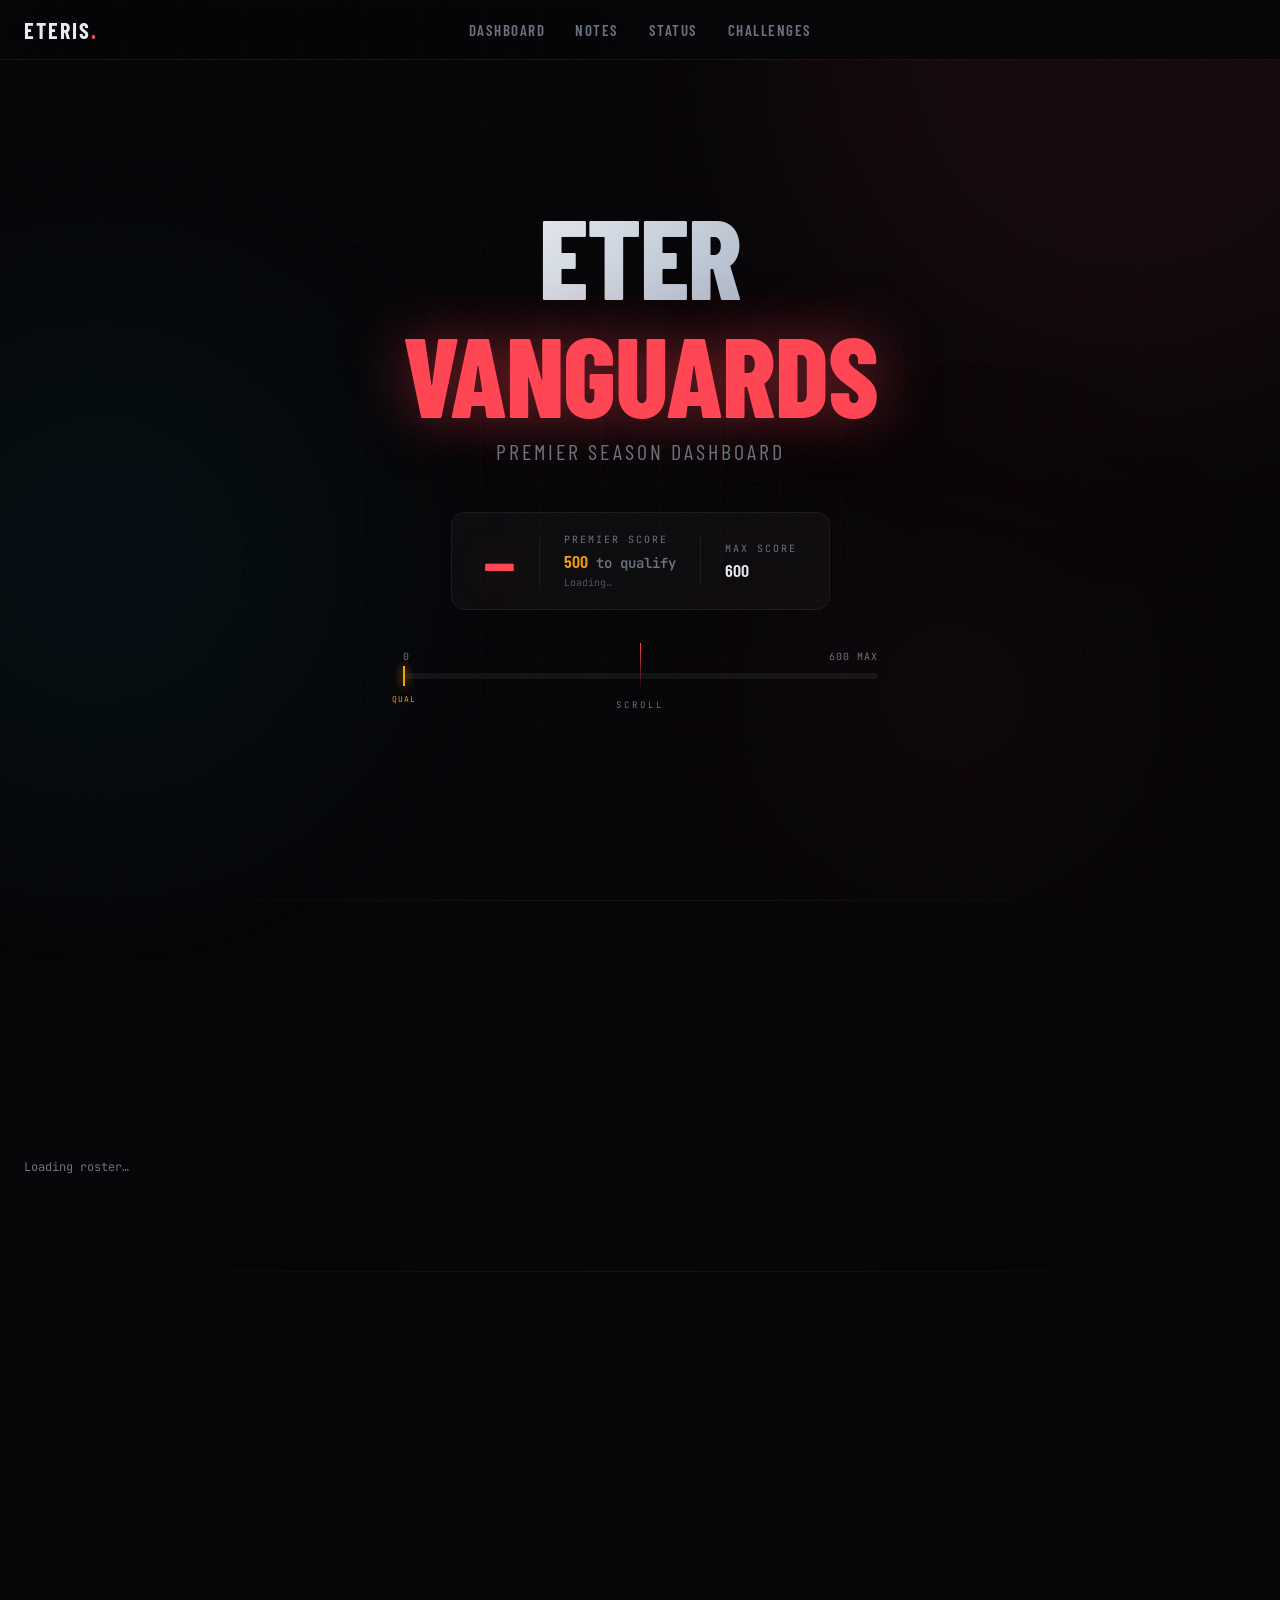
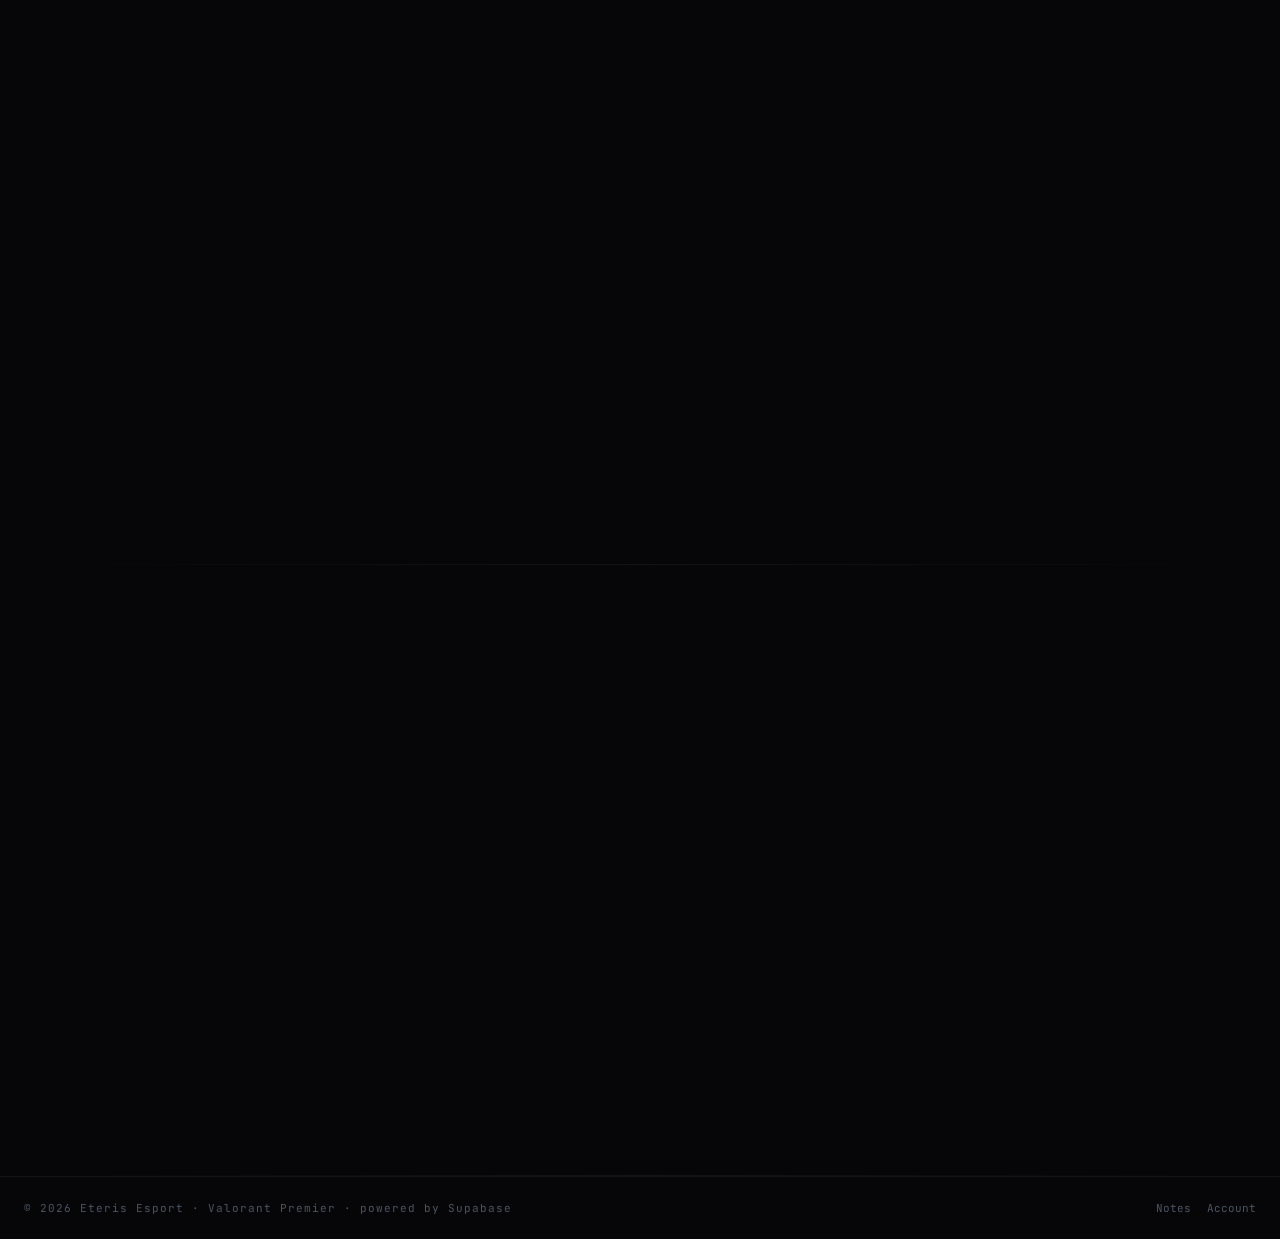
==== commit d80cdf38: "Add files via upload" ====
--- a/index.html
+++ b/index.html
@@ -278,6 +278,7 @@
     <a class="nav-a" href="index.html">Dashboard</a>
     <a class="nav-a" href="notes.html">Notes</a>
     <a class="nav-a" href="status.html">Status</a>
+    <a class="nav-a" href="challenges.html">Challenges</a>
   </div>
   <div style="display:flex;align-items:center;gap:10px">
     <div id="nav-user-area-idx"></div>
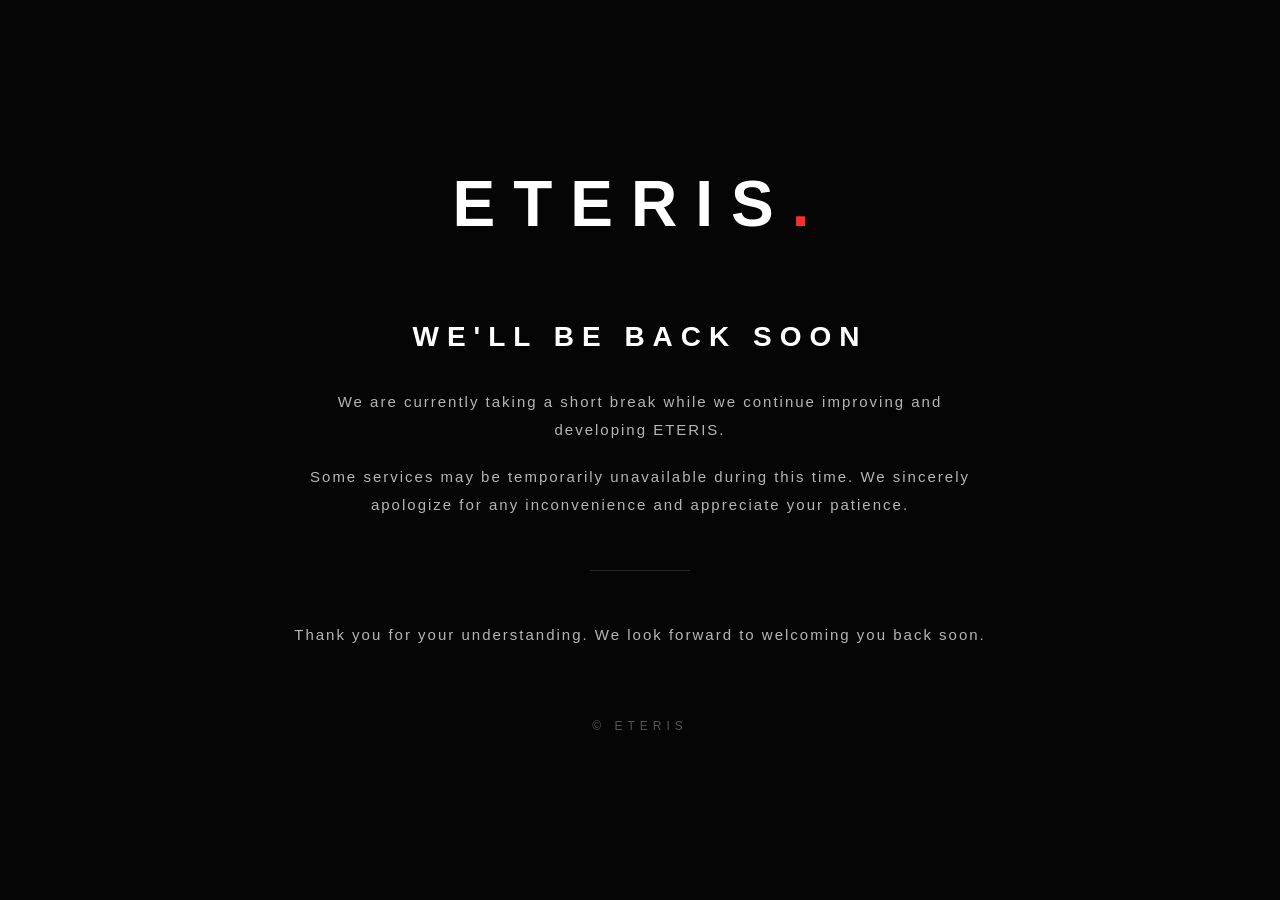
==== commit 87d45a75: "Add files via upload" ====
--- a/index.html
+++ b/index.html
@@ -1,718 +1,109 @@
 <!DOCTYPE html>
 <html lang="en">
 <head>
-  <meta charset="UTF-8"/>
-  <meta name="viewport" content="width=device-width, initial-scale=1.0"/>
-  <title>Eteris · Premier Dashboard</title>
-  <meta name="theme-color" content="#ff4655"/>
-  <link rel="preconnect" href="https://fonts.googleapis.com"/>
-  <link href="https://fonts.googleapis.com/css2?family=Rajdhani:wght@400;500;600;700&family=Barlow+Condensed:ital,wght@0,300;0,400;0,600;0,700;0,800;1,700&family=JetBrains+Mono:wght@400;500&display=swap" rel="stylesheet"/>
-  <script src="https://cdn.jsdelivr.net/npm/@supabase/supabase-js@2"></script>
-  <style>
-    *,*::before,*::after{margin:0;padding:0;box-sizing:border-box}
-    :root{
-      --bg:#060608;--bg2:#0c0c12;--bg3:#111118;
-      --border:rgba(255,255,255,.06);--border-hv:rgba(255,255,255,.12);
-      --text:#e8eaf0;--muted:#6b7280;--muted2:#4b5563;
-      --red:#ff4655;--red-dim:rgba(255,70,85,.12);--red2:#ff6b77;
-      --gold:#f59e0b;--gold-dim:rgba(245,158,11,.12);
-      --green:#10b981;--green-dim:rgba(16,185,129,.12);
-      --purple:#a78bfa;--purple-dim:rgba(167,139,250,.12);
-      --cyan:#00d4ff;
-      --radius:8px;--radius-lg:14px;
-      --font-head:'Barlow Condensed',sans-serif;
-      --font-body:'Rajdhani',sans-serif;
-      --font-mono:'JetBrains Mono',monospace;
-    }
-    html{scroll-behavior:smooth}
-    body{font-family:var(--font-body);background:var(--bg);color:var(--text);min-height:100vh;overflow-x:hidden;-webkit-font-smoothing:antialiased}
-    ::-webkit-scrollbar{width:5px}::-webkit-scrollbar-track{background:transparent}::-webkit-scrollbar-thumb{background:#1a1a24;border-radius:3px}
-    body::before{content:'';position:fixed;inset:0;z-index:0;background-image:url("data:image/svg+xml,%3Csvg viewBox='0 0 256 256' xmlns='http://www.w3.org/2000/svg'%3E%3Cfilter id='n'%3E%3CfeTurbulence type='fractalNoise' baseFrequency='0.9' numOctaves='4' stitchTiles='stitch'/%3E%3C/filter%3E%3Crect width='100%25' height='100%25' filter='url(%23n)' opacity='0.04'/%3E%3C/svg%3E");pointer-events:none;opacity:.35}
-    .orb{position:fixed;border-radius:50%;filter:blur(130px);pointer-events:none;z-index:0}
-    .orb-1{width:700px;height:700px;background:#ff4655;top:-300px;right:-200px;opacity:.07}
-    .orb-2{width:500px;height:500px;background:#00d4ff;bottom:10%;left:-150px;opacity:.05}
-    .orb-3{width:400px;height:400px;background:#ff4655;top:55%;right:10%;opacity:.04}
+<meta charset="UTF-8">
+<meta name="viewport" content="width=device-width, initial-scale=1.0">
+<title>ETERIS — Maintenance</title>
 
-    /* NAV */
-    nav{position:fixed;top:0;left:0;right:0;z-index:200;height:60px;display:flex;align-items:center;justify-content:space-between;padding:0 max(24px,calc((100vw - 1280px)/2));background:rgba(6,6,8,.85);border-bottom:1px solid var(--border);backdrop-filter:blur(20px) saturate(1.4)}
-    .nav-logo{display:flex;align-items:center;text-decoration:none}
-    .nav-logo-text{font-family:var(--font-head);font-size:22px;font-weight:700;color:var(--text);letter-spacing:2px;text-transform:uppercase}
-    .nav-logo-text span{color:var(--red)}
-    .nav-links{position:absolute;left:50%;transform:translateX(-50%);display:flex;align-items:center;gap:2px}
-    .nav-a{font-family:var(--font-head);font-size:15px;font-weight:600;letter-spacing:1.5px;text-transform:uppercase;color:var(--muted);padding:8px 14px;border-radius:6px;text-decoration:none;border:none;background:none;cursor:pointer;transition:color .15s,background .15s}
-    .nav-a:hover{color:var(--text);background:rgba(255,255,255,.04)}
-    .nav-user-pill{display:flex;align-items:center;gap:8px;background:rgba(255,255,255,.05);border:1px solid var(--border);border-radius:100px;padding:4px 12px 4px 4px;text-decoration:none;transition:all .15s}
-    .nav-user-pill:hover{border-color:var(--border-hv)}
-    .nav-user-av{width:26px;height:26px;border-radius:50%;background:var(--red-dim);border:1px solid rgba(255,70,85,.3);display:flex;align-items:center;justify-content:center;font-family:var(--font-head);font-size:11px;font-weight:800;color:var(--red);overflow:hidden;flex-shrink:0;line-height:1}
-    .nav-user-av img{width:100%;height:100%;object-fit:cover;border-radius:50%;display:block}
-    .nav-user-name{font-family:var(--font-mono);font-size:10px;color:var(--text);letter-spacing:.5px}
-    .login-btn{font-family:var(--font-mono);font-size:10px;letter-spacing:1px;text-transform:uppercase;color:var(--muted);background:rgba(255,255,255,.04);border:1px solid var(--border);border-radius:6px;padding:5px 12px;cursor:pointer;transition:all .15s}
-    .login-btn:hover{color:var(--text);border-color:var(--border-hv)}
-    .admin-edit-btn{color:var(--red);background:var(--red-dim);border-color:rgba(255,70,85,.25)}
-    .admin-edit-btn:hover{color:#fff;background:rgba(255,70,85,.22);border-color:rgba(255,70,85,.45)}
-    .admin-edit-btn.off{color:var(--muted);background:rgba(255,255,255,.04);border-color:var(--border)}
-    .scroll-top-btn{position:fixed;right:24px;bottom:24px;z-index:220;width:44px;height:44px;border-radius:10px;border:1px solid var(--border);background:rgba(12,12,18,.88);color:var(--muted);display:flex;align-items:center;justify-content:center;cursor:pointer;opacity:0;pointer-events:none;transform:translateY(12px);transition:opacity .18s,transform .18s,border-color .18s,background .18s,color .18s;backdrop-filter:blur(16px);box-shadow:0 14px 34px rgba(0,0,0,.38)}
-    .scroll-top-btn::before{content:'';position:absolute;left:11px;right:11px;top:0;height:2px;background:var(--red);border-radius:0 0 2px 2px;opacity:.75}
-    .scroll-top-btn svg{position:relative;z-index:1;width:19px;height:19px;stroke:currentColor;fill:none;stroke-width:2;stroke-linecap:round;stroke-linejoin:round;transition:transform .18s}
-    .scroll-top-btn.show{opacity:1;pointer-events:auto;transform:translateY(0) scale(1)}
-    .scroll-top-btn:hover{border-color:rgba(255,70,85,.3);background:rgba(18,18,25,.94);color:#fff}
-    .scroll-top-btn:hover svg{transform:translateY(-2px)}
+<style>
+* {
+    margin: 0;
+    padding: 0;
+    box-sizing: border-box;
+}
 
-    /* HERO */
-    #hero{position:relative;z-index:1;min-height:100vh;display:flex;flex-direction:column;align-items:center;justify-content:center;text-align:center;padding:120px max(24px,calc((100vw - 1280px)/2)) 80px;overflow:hidden}
-    #hero::after{content:'';position:absolute;inset:0;z-index:0;background-image:linear-gradient(rgba(255,70,85,.04) 1px,transparent 1px),linear-gradient(90deg,rgba(255,70,85,.04) 1px,transparent 1px);background-size:60px 60px;mask-image:radial-gradient(ellipse 80% 80% at 50% 50%,black 0%,transparent 100%)}
-    .hero-content{position:relative;z-index:2}
-    .hero-title{font-family:var(--font-head);font-size:clamp(52px,9vw,112px);font-weight:800;line-height:1.05;letter-spacing:-1px;text-transform:uppercase;margin-bottom:6px;overflow:visible;opacity:0;animation:fadeUp .6s .1s forwards}
-    .hero-title .line1{display:block;background:linear-gradient(135deg,#fff 0%,#94a3b8 100%);-webkit-background-clip:text;-webkit-text-fill-color:transparent;background-clip:text}
-    .hero-title .line2{display:block;color:var(--red);text-shadow:0 0 60px rgba(255,70,85,.5)}
-    .hero-sub{font-family:var(--font-head);font-size:clamp(16px,2.5vw,22px);font-weight:400;letter-spacing:3px;text-transform:uppercase;color:var(--muted);margin-bottom:48px;opacity:0;animation:fadeUp .6s .2s forwards}
-    .hero-score-preview{display:inline-flex;align-items:center;gap:24px;background:rgba(255,255,255,.03);border:1px solid var(--border);border-radius:var(--radius-lg);padding:20px 32px;margin-bottom:40px;opacity:0;animation:fadeUp .6s .3s forwards}
-    .score-num{font-family:var(--font-head);font-size:52px;font-weight:800;color:var(--red);line-height:1;text-shadow:0 0 40px rgba(255,70,85,.4)}
-    .score-sep{width:1px;height:48px;background:var(--border)}
-    .score-info{text-align:left}
-    .score-label{font-family:var(--font-mono);font-size:10px;letter-spacing:2px;text-transform:uppercase;color:var(--muted);display:block;margin-bottom:4px}
-    .score-target{font-family:var(--font-head);font-size:18px;font-weight:600;color:var(--text)}
-    .hero-progress-wrap{width:100%;max-width:520px;margin:0 auto 64px;opacity:0;animation:fadeUp .6s .4s forwards}
-    .progress-labels{display:flex;justify-content:space-between;font-family:var(--font-mono);font-size:10px;color:var(--muted);letter-spacing:1px;margin-bottom:10px}
-    .progress-track{height:6px;background:rgba(255,255,255,.06);border-radius:3px;overflow:visible;position:relative}
-    .progress-fill{height:100%;border-radius:3px;background:linear-gradient(90deg,var(--red),var(--red2));box-shadow:0 0 12px rgba(255,70,85,.5);width:0%;transition:width 1.2s cubic-bezier(.22,1,.36,1)}
-    .progress-marker{position:absolute;top:-7px;bottom:-7px;width:2px;background:var(--gold);box-shadow:0 0 10px var(--gold)}
-    .progress-marker::after{content:'QUAL';position:absolute;top:100%;left:50%;transform:translateX(-50%);font-family:var(--font-mono);font-size:8px;color:var(--gold);letter-spacing:1px;margin-top:8px;white-space:nowrap}
-    .hero-scroll{position:absolute;bottom:32px;left:50%;transform:translateX(-50%);display:flex;flex-direction:column;align-items:center;gap:8px;opacity:0;animation:fadeIn .6s 1s forwards}
-    .scroll-line{width:1px;height:48px;background:linear-gradient(to bottom,var(--red),transparent);animation:scrollPulse 2s ease-in-out infinite}
-    .scroll-txt{font-family:var(--font-mono);font-size:9px;letter-spacing:3px;text-transform:uppercase;color:var(--muted)}
-    @keyframes scrollPulse{0%,100%{opacity:.4}50%{opacity:1}}
-    @keyframes fadeIn{to{opacity:1}}
-    .divider{position:relative;z-index:1;height:1px;background:linear-gradient(90deg,transparent,var(--border),transparent)}
+body {
+    background: #050505;
+    color: #ffffff;
+    font-family: Arial, Helvetica, sans-serif;
+    min-height: 100vh;
+    display: flex;
+    justify-content: center;
+    align-items: center;
+    text-align: center;
+}
 
-    /* SECTIONS */
-    .section{position:relative;z-index:1;padding:96px max(24px,calc((100vw - 1280px)/2))}
-    .section-header{margin-bottom:48px}
-    .section-eyebrow{font-family:var(--font-mono);font-size:10px;letter-spacing:3px;text-transform:uppercase;color:var(--red);display:flex;align-items:center;gap:10px;margin-bottom:10px}
-    .section-eyebrow::before{content:'';display:block;width:24px;height:2px;background:var(--red)}
-    .section-title{font-family:var(--font-head);font-size:clamp(32px,5vw,52px);font-weight:800;text-transform:uppercase;letter-spacing:1px;line-height:1.1}
-    .section-title .accent{color:var(--red)}
-    .section-sub{font-size:15px;color:var(--muted);margin-top:8px;line-height:1.7}
+.container {
+    max-width: 900px;
+    padding: 40px;
+}
 
-    /* ROSTER */
-    .roster-grid{display:grid;grid-template-columns:repeat(auto-fill,minmax(300px,1fr));gap:16px}
-    .player-card{background:var(--bg2);border:1px solid var(--border);border-radius:var(--radius-lg);padding:24px;position:relative;overflow:hidden;transition:border-color .2s,transform .2s,box-shadow .2s;cursor:pointer}
-    .player-card::before{content:'';position:absolute;top:0;left:0;right:0;height:2px;background:var(--red);transform:scaleX(0);transform-origin:left;transition:transform .3s cubic-bezier(.22,1,.36,1)}
-    .player-card:hover::before{transform:scaleX(1)}
-    .player-card:hover{border-color:rgba(255,70,85,.2);transform:translateY(-3px);box-shadow:0 16px 48px rgba(0,0,0,.4),0 0 0 1px rgba(255,70,85,.1)}
-    .player-card.reserve{border-style:dashed;border-color:var(--border-hv)}
-    .player-card.reserve::before{background:var(--gold)}
-    .player-card.reserve:hover{border-style:dashed;border-color:rgba(245,158,11,.4);box-shadow:0 16px 48px rgba(0,0,0,.4),0 0 0 1px rgba(245,158,11,.1)}
-    .reserve-banner{display:none!important}
-    .player-rank-badge{position:absolute;top:16px;right:16px;font-family:var(--font-mono);font-size:9px;letter-spacing:2px;text-transform:uppercase;border-radius:3px;padding:2px 8px;border:1px solid}
-    .rank-IGL{color:var(--red);background:var(--red-dim);border-color:rgba(255,70,85,.25)}
-    .rank-Commander{color:var(--gold);background:var(--gold-dim);border-color:rgba(245,158,11,.25)}
-    .rank-Captain{color:var(--cyan);background:rgba(0,212,255,.1);border-color:rgba(0,212,255,.25)}
-    .rank-Reserve{color:var(--gold);background:var(--gold-dim);border-color:rgba(245,158,11,.25)}
-    .player-num{font-family:var(--font-head);font-size:64px;font-weight:800;color:rgba(255,255,255,.04);position:absolute;bottom:-8px;right:16px;line-height:1;pointer-events:none;user-select:none}
-    .player-header{display:flex;align-items:center;gap:14px;margin-bottom:12px}
-    .player-avatar{width:48px;height:48px;border-radius:50%;background:var(--bg3);border:2px solid var(--border);display:flex;align-items:center;justify-content:center;font-family:var(--font-head);font-size:18px;font-weight:800;color:var(--red);flex-shrink:0;overflow:hidden;line-height:1}
-    .player-avatar img{width:100%;height:100%;object-fit:cover;border-radius:50%;display:block}
-    .player-avatar.av-reserve{border-color:rgba(245,158,11,.35);color:var(--gold)}
-    .player-name{font-family:var(--font-head);font-size:22px;font-weight:700;letter-spacing:.5px;line-height:1.1;color:var(--text);white-space:nowrap;overflow:hidden;text-overflow:ellipsis}
-    .player-agents-row{display:flex;flex-wrap:wrap;gap:5px;margin-bottom:8px;min-height:22px;align-items:center}
-    .agent-chip{font-family:var(--font-mono);font-size:10px;letter-spacing:.5px;color:var(--muted);background:rgba(255,255,255,.05);border:1px solid var(--border);border-radius:20px;padding:3px 10px;line-height:1;display:inline-flex;align-items:center}
-    .player-class-badge{display:inline-flex;align-items:center;justify-content:center;font-family:var(--font-mono);font-size:9px;letter-spacing:1px;text-transform:uppercase;padding:3px 9px;border-radius:4px;border:1px solid;line-height:1}
-    .class-Duelist{color:#ff9f43;border-color:rgba(255,159,67,.25);background:rgba(255,159,67,.08)}
-    .class-Controller{color:#a78bfa;border-color:rgba(167,139,250,.25);background:rgba(167,139,250,.08)}
-    .class-Initiator{color:#34d399;border-color:rgba(52,211,153,.25);background:rgba(52,211,153,.08)}
-    .class-Sentinel{color:#60a5fa;border-color:rgba(96,165,250,.25);background:rgba(96,165,250,.08)}
-    .class-Flex{color:#e879f9;border-color:rgba(232,121,249,.25);background:rgba(232,121,249,.07)}
-    .card-admin{display:none;margin-top:16px;padding-top:14px;border-top:1px solid var(--border);flex-direction:column;gap:10px}
-    body.secure .card-admin{display:flex}
-    .card-admin-label{font-family:var(--font-mono);font-size:9px;letter-spacing:1px;text-transform:uppercase;color:var(--muted);margin-bottom:5px}
-    .pill-row{display:flex;gap:6px;flex-wrap:wrap}
-    .pill-btn{font-family:var(--font-mono);font-size:10px;letter-spacing:.5px;text-transform:uppercase;padding:4px 11px;border-radius:20px;border:1px solid var(--border);background:rgba(255,255,255,.04);color:var(--muted);cursor:pointer;transition:all .15s;line-height:1}
-    .pill-btn:hover{color:var(--text);border-color:var(--border-hv)}
-    .pill-btn.active-IGL{color:var(--red);background:var(--red-dim);border-color:rgba(255,70,85,.35)}
-    .pill-btn.active-Commander{color:var(--gold);background:var(--gold-dim);border-color:rgba(245,158,11,.35)}
-    .pill-btn.active-Captain{color:var(--cyan);background:rgba(0,212,255,.1);border-color:rgba(0,212,255,.35)}
-    .pill-btn.active-Reserve{color:var(--gold);background:rgba(245,158,11,.1);border-color:rgba(245,158,11,.35)}
-    .pill-btn.active-none{color:var(--muted2);background:rgba(255,255,255,.06);border-color:var(--border-hv)}
-    .pill-btn.active-class-Duelist{color:#ff9f43;background:rgba(255,159,67,.1);border-color:rgba(255,159,67,.35)}
-    .pill-btn.active-class-Controller{color:#a78bfa;background:rgba(167,139,250,.1);border-color:rgba(167,139,250,.35)}
-    .pill-btn.active-class-Initiator{color:#34d399;background:rgba(52,211,153,.1);border-color:rgba(52,211,153,.35)}
-    .pill-btn.active-class-Sentinel{color:#60a5fa;background:rgba(96,165,250,.1);border-color:rgba(96,165,250,.35)}
-    .pill-btn.active-class-Flex{color:#e879f9;background:rgba(232,121,249,.1);border-color:rgba(232,121,249,.35)}
-    .pill-btn.active-class-none{color:var(--muted2);background:rgba(255,255,255,.04);border-color:var(--border)}
-    .agents-input{width:100%;font-family:var(--font-body);font-size:13px;font-weight:600;color:var(--text);background:rgba(255,255,255,.04);border:1px solid var(--border);border-radius:var(--radius);padding:7px 12px;outline:none;caret-color:var(--red);transition:border-color .15s}
-    .agents-input:focus{border-color:rgba(255,70,85,.4)}
-    .agents-input::placeholder{color:var(--muted2)}
-    .toggle-btn{font-family:var(--font-body);font-size:13px;font-weight:600;padding:6px 14px;border-radius:6px;border:1px solid;cursor:pointer;transition:all .15s;width:100%;text-align:left}
-    .toggle-btn.make-reserve{color:var(--gold);border-color:rgba(245,158,11,.3);background:var(--gold-dim)}
-    .toggle-btn.make-active{color:var(--green);border-color:rgba(16,185,129,.3);background:var(--green-dim)}
+.logo {
+    font-size: 64px;
+    font-weight: 700;
+    letter-spacing: 18px;
+    margin-bottom: 80px;
+}
 
-    /* NEXT MAP */
-    .next-map-card{background:var(--bg2);border:1px solid var(--border);border-radius:var(--radius-lg);overflow:hidden;display:grid;grid-template-columns:1fr 1fr;min-height:380px;position:relative}
-    .next-map-info{padding:48px 44px;display:flex;flex-direction:column;justify-content:center;position:relative;overflow:hidden}
-    .next-map-info::before{content:'';position:absolute;top:0;right:0;width:120px;height:120px;border-top:1px solid rgba(255,70,85,.15);border-right:1px solid rgba(255,70,85,.15);pointer-events:none}
-    .next-map-info::after{content:'';position:absolute;bottom:0;left:0;width:80px;height:80px;border-bottom:1px solid rgba(255,70,85,.08);border-left:1px solid rgba(255,70,85,.08);pointer-events:none}
-    .next-map-img{position:relative;overflow:hidden}
-    .next-map-img img{width:100%;height:100%;object-fit:cover;transition:transform .6s cubic-bezier(.22,1,.36,1)}
-    .next-map-card:hover .next-map-img img{transform:scale(1.04)}
-    .next-map-img-overlay{position:absolute;inset:0;background:linear-gradient(to right,rgba(12,12,18,0) 40%,rgba(12,12,18,1) 100%)}
-    .next-map-img::after{content:'';position:absolute;inset:0;background:repeating-linear-gradient(0deg,rgba(0,0,0,.12) 0px,rgba(0,0,0,.12) 1px,transparent 1px,transparent 3px);pointer-events:none}
-    .next-tag{font-family:var(--font-mono);font-size:10px;letter-spacing:2px;text-transform:uppercase;color:var(--red);display:inline-flex;align-items:center;gap:8px;margin-bottom:16px}
-    .next-tag::before{content:'';width:20px;height:2px;background:var(--red);display:block}
-    .next-map-name{font-family:var(--font-head);font-size:clamp(36px,5vw,72px);font-weight:800;text-transform:uppercase;line-height:1;letter-spacing:-1px;margin-bottom:20px;color:var(--text)}
-    .next-map-name.empty{color:var(--muted2);font-size:32px}
-    .next-meta{display:flex;flex-direction:column;gap:10px}
-    .next-meta-row{display:flex;align-items:center;gap:12px}
-    .next-meta-icon{width:28px;height:28px;border-radius:6px;background:rgba(255,70,85,.08);border:1px solid rgba(255,70,85,.15);display:flex;align-items:center;justify-content:center;flex-shrink:0}
-    .next-meta-icon svg{width:13px;height:13px;stroke:var(--red);fill:none;stroke-width:2}
-    .next-meta-text{display:flex;flex-direction:column}
-    .next-meta-lbl{font-family:var(--font-mono);font-size:9px;letter-spacing:1.5px;text-transform:uppercase;color:var(--muted);margin-bottom:1px}
-    .next-meta-val{font-family:var(--font-head);font-size:18px;font-weight:700;color:var(--text);letter-spacing:.5px}
+.dot {
+    color: #ff2d2d;
+}
 
-    /* MAP HISTORY */
-    .map-history-grid{display:grid;grid-template-columns:repeat(auto-fill,minmax(200px,1fr));gap:12px;margin-top:32px}
-    .map-hist-card{background:var(--bg2);border:1px solid var(--border);border-radius:var(--radius-lg);overflow:hidden;transition:border-color .2s,transform .15s}
-    .map-hist-card:hover{border-color:var(--border-hv);transform:translateY(-2px)}
-    .map-hist-card img{width:100%;aspect-ratio:16/9;object-fit:cover;display:block}
-    .map-hist-info{padding:12px 14px}
-    .map-hist-name{font-family:var(--font-head);font-size:17px;font-weight:700;text-transform:uppercase;letter-spacing:.5px;margin-bottom:4px}
-    .map-hist-result{font-family:var(--font-mono);font-size:10px;letter-spacing:1px;text-transform:uppercase}
-    .result-win{color:var(--green)}.result-loss{color:var(--red)}.result-upcoming{color:var(--muted)}
-    .map-hist-score{font-family:var(--font-head);font-size:18px;font-weight:700;color:var(--text);margin-top:2px}
-    .map-hist-opponent{font-family:var(--font-mono);font-size:9px;letter-spacing:1px;color:var(--muted2);text-transform:uppercase;margin-top:2px}
+h1 {
+    font-size: 28px;
+    font-weight: 600;
+    letter-spacing: 8px;
+    margin-bottom: 35px;
+}
 
-    /* SCORE PANEL */
-    .score-panel{background:var(--bg2);border:1px solid var(--border);border-radius:var(--radius-lg);padding:40px;display:grid;grid-template-columns:1fr 1fr 1fr;gap:32px;align-items:center}
-    .score-big{text-align:center}
-    .score-big-num{font-family:var(--font-head);font-size:clamp(64px,8vw,96px);font-weight:800;line-height:1;color:var(--red);text-shadow:0 0 60px rgba(255,70,85,.4)}
-    .score-big-label{font-family:var(--font-mono);font-size:10px;letter-spacing:3px;text-transform:uppercase;color:var(--muted);margin-top:6px}
-    .score-milestones{display:flex;flex-direction:column;gap:12px}
-    .milestone{display:flex;align-items:center;justify-content:space-between;padding:12px 16px;background:rgba(255,255,255,.03);border-radius:var(--radius);border:1px solid var(--border)}
-    .milestone.reached{border-color:rgba(16,185,129,.2);background:rgba(16,185,129,.05)}
-    .milestone.reached .ms-val{color:var(--green)}
-    .milestone.active{border-color:rgba(255,70,85,.25);background:var(--red-dim)}
-    .milestone.active .ms-label{color:var(--red)}
-    .ms-label{font-family:var(--font-mono);font-size:10px;letter-spacing:1px;text-transform:uppercase;color:var(--muted)}
-    .ms-val{font-family:var(--font-head);font-size:20px;font-weight:700;color:var(--text)}
-    .track-label{font-family:var(--font-mono);font-size:10px;letter-spacing:2px;text-transform:uppercase;color:var(--muted);margin-bottom:12px}
-    .track-bar{height:8px;background:rgba(255,255,255,.06);border-radius:4px;overflow:visible;position:relative;margin-bottom:32px}
-    .track-fill{height:100%;border-radius:4px;background:linear-gradient(90deg,#ff4655,#ff6b77);box-shadow:0 0 16px rgba(255,70,85,.5);width:0%;transition:width 1.4s cubic-bezier(.22,1,.36,1);position:relative}
-    .track-fill::after{content:'';position:absolute;right:-5px;top:50%;transform:translateY(-50%);width:16px;height:16px;border-radius:50%;background:var(--red);border:2px solid var(--bg);box-shadow:0 0 12px var(--red)}
-    .track-qual-marker{position:absolute;top:-8px;bottom:-8px;width:2px;background:var(--gold);box-shadow:0 0 8px var(--gold)}
-    .track-qual-marker::after{content:'QUAL';position:absolute;top:100%;left:50%;transform:translateX(-50%);font-family:var(--font-mono);font-size:8px;color:var(--gold);letter-spacing:1px;margin-top:8px;white-space:nowrap}
-    .track-max-marker{position:absolute;top:-8px;bottom:-8px;right:0;width:2px;background:var(--muted2)}
-    .track-ticks{display:flex;justify-content:space-between}
-    .track-tick{font-family:var(--font-mono);font-size:9px;color:var(--muted2);letter-spacing:.5px}
+p {
+    color: #b5b5b5;
+    font-size: 15px;
+    line-height: 1.9;
+    letter-spacing: 2px;
+    max-width: 700px;
+    margin: 0 auto 18px;
+}
 
-    /* ADMIN */
-    .score-editor{display:none;margin-top:32px;padding-top:32px;border-top:1px solid var(--border)}
-    body.secure .score-editor{display:block}
-    .score-editor-title{font-family:var(--font-head);font-size:18px;font-weight:700;text-transform:uppercase;letter-spacing:1px;margin-bottom:16px;color:var(--red)}
-    .editor-row{display:flex;gap:12px;flex-wrap:wrap;align-items:flex-end}
-    .next-map-editor{display:none;margin-top:24px;padding:24px;background:rgba(255,255,255,.02);border:1px solid var(--border);border-radius:var(--radius-lg)}
-    body.secure .next-map-editor{display:block}
-    .history-manager{display:none;margin-top:24px;padding:24px;background:rgba(255,255,255,.02);border:1px solid var(--border);border-radius:var(--radius-lg)}
-    body.secure .history-manager{display:block}
-    .admin-label{font-family:var(--font-head);font-size:16px;font-weight:700;text-transform:uppercase;letter-spacing:1px;color:var(--red);margin-bottom:14px}
-    .map-select-grid{display:grid;grid-template-columns:repeat(auto-fill,minmax(120px,1fr));gap:8px;margin-bottom:16px}
-    .map-select-item{cursor:pointer;border-radius:var(--radius);overflow:hidden;border:2px solid transparent;transition:border-color .15s,transform .15s}
-    .map-select-item:hover{transform:scale(1.03)}
-    .map-select-item.active{border-color:var(--red)}
-    .map-select-item img{width:100%;aspect-ratio:16/9;object-fit:cover;display:block}
-    .map-select-item-name{font-family:var(--font-head);font-size:12px;font-weight:700;text-transform:uppercase;text-align:center;padding:4px;background:var(--bg3);color:var(--text)}
+.line {
+    width: 100px;
+    height: 1px;
+    background: #262626;
+    margin: 50px auto;
+}
 
-    /* FORMS */
-    .field{display:flex;flex-direction:column;gap:6px;flex:1;min-width:140px}
-    .field-label{font-family:var(--font-mono);font-size:10px;letter-spacing:1.5px;text-transform:uppercase;color:var(--muted)}
-    .field-input{font-family:var(--font-body);font-size:15px;font-weight:600;color:var(--text);background:rgba(255,255,255,.04);border:1px solid var(--border);border-radius:var(--radius);padding:10px 14px;outline:none;transition:border-color .15s;caret-color:var(--red)}
-    .field-input:focus{border-color:rgba(255,70,85,.4)}
-    .field-input::placeholder{color:var(--muted2)}
+.footer {
+    margin-top: 70px;
+    font-size: 12px;
+    color: #555;
+    letter-spacing: 5px;
+}
+</style>
+</head>
 
-    /* BUTTONS */
-    .btn{display:inline-flex;align-items:center;justify-content:center;gap:8px;font-family:var(--font-body);font-size:14px;font-weight:700;letter-spacing:1px;text-transform:uppercase;padding:10px 22px;border-radius:var(--radius);border:none;cursor:pointer;transition:all .15s;white-space:nowrap}
-    .btn:active{transform:scale(.97)}
-    .btn-red{background:var(--red);color:#fff}.btn-red:hover{opacity:.9}
-    .btn-ghost{background:rgba(255,255,255,.05);color:var(--text);border:1px solid var(--border)}.btn-ghost:hover{background:rgba(255,255,255,.09)}
-    .btn-sm{font-size:12px;padding:8px 16px}
+<body>
 
-    /* MODAL */
-    .overlay{display:none;position:fixed;inset:0;z-index:800;background:rgba(0,0,0,.8);backdrop-filter:blur(10px);align-items:center;justify-content:center;padding:20px}
-    .overlay.open{display:flex}
-    .modal{width:100%;max-width:440px;background:var(--bg2);border:1px solid var(--border);border-radius:var(--radius-lg);padding:36px}
-    .modal-title{font-family:var(--font-head);font-size:24px;font-weight:800;text-transform:uppercase;letter-spacing:1px;margin-bottom:6px}
-    .modal-sub{font-size:14px;color:var(--muted);line-height:1.7;margin-bottom:20px}
-    .modal-err{font-family:var(--font-mono);font-size:12px;color:var(--red);min-height:18px;margin-top:8px}
-    .modal-actions{display:flex;gap:10px;margin-top:16px}
+<div class="container">
 
-    /* SNACKBAR */
-    .snackbar{position:fixed;bottom:28px;left:50%;transform:translateX(-50%) translateY(16px);z-index:999;display:flex;align-items:center;gap:10px;background:rgba(12,12,18,.97);border:1px solid var(--border-hv);border-radius:100px;padding:12px 20px;font-family:var(--font-body);font-size:15px;font-weight:600;color:var(--text);backdrop-filter:blur(20px);box-shadow:0 8px 32px rgba(0,0,0,.6);opacity:0;pointer-events:none;transition:opacity .25s,transform .25s;white-space:nowrap}
-    .snackbar.show{opacity:1;transform:translateX(-50%) translateY(0)}
-    .snackbar-icon{width:18px;height:18px;background:var(--red);border-radius:50%;display:flex;align-items:center;justify-content:center;flex-shrink:0}
-    .snackbar-icon svg{width:10px;height:10px;stroke:#fff;fill:none;stroke-width:3}
-    .snackbar.ok .snackbar-icon{background:var(--green)}
+    <div class="logo">
+        ETERIS<span class="dot">.</span>
+    </div>
 
-    /* ANIMATIONS */
-    @keyframes fadeUp{from{opacity:0;transform:translateY(24px)}to{opacity:1;transform:translateY(0)}}
-    .reveal{opacity:0;transform:translateY(20px);transition:opacity .6s cubic-bezier(.22,1,.36,1),transform .6s cubic-bezier(.22,1,.36,1)}
-    .reveal.in{opacity:1;transform:translateY(0)}
-    .reveal-d1{transition-delay:.05s}.reveal-d2{transition-delay:.1s}.reveal-d3{transition-delay:.15s}.reveal-d4{transition-delay:.2s}.reveal-d5{transition-delay:.25s}
-    .del-hist{display:none;margin-left:auto;font-family:var(--font-mono);font-size:10px;color:var(--red);background:none;border:none;cursor:pointer;opacity:.6;transition:opacity .15s}
-    .del-hist:hover{opacity:1}
-    body.secure .del-hist{display:inline}
+    <h1>WE'LL BE BACK SOON</h1>
 
-    footer{position:relative;z-index:1;border-top:1px solid var(--border);padding:24px max(24px,calc((100vw - 1280px)/2));display:flex;align-items:center;justify-content:space-between;flex-wrap:wrap;gap:12px}
-    .footer-left{font-family:var(--font-mono);font-size:11px;letter-spacing:1px;color:var(--muted2)}
-    .footer-right{display:flex;align-items:center;gap:16px}
-    .footer-link{font-family:var(--font-mono);font-size:11px;color:var(--muted2);background:none;border:none;cursor:pointer;text-decoration:none;transition:color .15s}
-    .footer-link:hover{color:var(--text)}
-    @media(max-width:768px){.next-map-card{grid-template-columns:1fr}.next-map-img{height:220px}.score-panel{grid-template-columns:1fr}nav .nav-links{display:none}}
-    @media(max-width:640px){.section{padding:64px 20px}footer{padding:20px}}
-  </style>
-</head>
-<body>
-<div class="orb orb-1"></div><div class="orb orb-2"></div><div class="orb orb-3"></div>
+    <p>
+        We are currently taking a short break while we continue
+        improving and developing ETERIS.
+    </p>
 
-<nav>
-  <a class="nav-logo" href="index.html"><div class="nav-logo-text">Eteris<span>.</span></div></a>
-  <div class="nav-links">
-    <a class="nav-a" href="index.html">Dashboard</a>
-    <a class="nav-a" href="notes.html">Notes</a>
-    <a class="nav-a" href="status.html">Status</a>
-    <a class="nav-a" href="challenges.html">Challenges</a>
-  </div>
-  <div style="display:flex;align-items:center;gap:10px">
-    <div id="nav-user-area-idx"></div>
-  </div>
-</nav>
+    <p>
+        Some services may be temporarily unavailable during this time.
+        We sincerely apologize for any inconvenience and appreciate
+        your patience.
+    </p>
 
-<section id="hero">
-  <div class="hero-content">
-    <h1 class="hero-title"><span class="line1">ETER</span><span class="line2">VANGUARDS</span></h1>
-    <p class="hero-sub">Premier Season Dashboard</p>
-    <div class="hero-score-preview">
-      <div class="score-num" id="hero-score">—</div>
-      <div class="score-sep"></div>
-      <div class="score-info">
-        <span class="score-label">Premier Score</span>
-        <div class="score-target"><span style="color:var(--gold)" id="hero-target">500</span><span style="color:var(--muted);font-size:14px;font-family:var(--font-mono)"> to qualify</span></div>
-        <div style="font-family:var(--font-mono);font-size:10px;color:var(--muted2);margin-top:4px" id="hero-season">Loading…</div>
-      </div>
-      <div class="score-sep"></div>
-      <div class="score-info">
-        <span class="score-label">MAX Score</span>
-        <div class="score-target"><span style="color:var(--text)" id="hero-max">600</span></div>
-      </div>
+    <div class="line"></div>
+
+    <p>
+        Thank you for your understanding.
+        We look forward to welcoming you back soon.
+    </p>
+
+    <div class="footer">
+        © ETERIS
     </div>
-    <div class="hero-progress-wrap">
-      <div class="progress-labels"><span>0</span><span id="prog-max-lbl">600 MAX</span></div>
-      <div class="progress-track">
-        <div class="progress-fill" id="hero-bar"></div>
-        <div class="progress-marker" id="hero-qual-marker"></div>
-      </div>
-    </div>
-    <div class="hero-scroll"><div class="scroll-line"></div><div class="scroll-txt">Scroll</div></div>
-  </div>
-</section>
 
-<div class="divider"></div>
-
-<section id="roster-sec" class="section">
-  <div class="section-header reveal">
-    <div class="section-eyebrow">Roster</div>
-    <h2 class="section-title">Our <span class="accent">Team</span></h2>
-    <p class="section-sub">Active players and reserve for the Premier season.</p>
-  </div>
-  <div class="roster-grid" id="roster-grid">
-    <div style="color:var(--muted);font-family:var(--font-mono);font-size:12px">Loading roster…</div>
-  </div>
-</section>
-
-<div class="divider"></div>
-
-<section id="maps-sec" class="section">
-  <div class="section-header reveal">
-    <div class="section-eyebrow">Maps</div>
-    <h2 class="section-title">Next <span class="accent">Map</span></h2>
-  </div>
-  <div class="next-map-card reveal">
-    <div class="next-map-img">
-      <img id="next-map-img" src="" alt=""/>
-      <div class="next-map-img-overlay"></div>
-    </div>
-    <div class="next-map-info">
-      <div class="next-tag">Next map</div>
-      <div class="next-map-name" id="next-map-name">TBA</div>
-      <div class="next-meta">
-        <div class="next-meta-row">
-          <div class="next-meta-icon"><svg viewBox="0 0 24 24"><rect x="3" y="4" width="18" height="18" rx="2"/><line x1="16" y1="2" x2="16" y2="6"/><line x1="8" y1="2" x2="8" y2="6"/><line x1="3" y1="10" x2="21" y2="10"/></svg></div>
-          <div class="next-meta-text"><span class="next-meta-lbl">Date</span><span class="next-meta-val" id="next-match-date">TBA</span></div>
-        </div>
-        <div class="next-meta-row">
-          <div class="next-meta-icon"><svg viewBox="0 0 24 24"><circle cx="12" cy="12" r="9"/><polyline points="12 6 12 12 16 14"/></svg></div>
-          <div class="next-meta-text"><span class="next-meta-lbl">Time</span><span class="next-meta-val" id="next-match-time">TBA</span></div>
-        </div>
-      </div>
-    </div>
-  </div>
-  <div class="next-map-editor reveal">
-    <div class="admin-label">Edit next map</div>
-    <div class="map-select-grid" id="map-select-grid"></div>
-    <div class="editor-row" style="margin-top:12px">
-      <div class="field"><span class="field-label">Date</span><input class="field-input" id="nm-date-in" type="text" placeholder="e.g. 09.05.2026"/></div>
-      <div class="field"><span class="field-label">Time</span><input class="field-input" id="nm-time-in" type="text" placeholder="e.g. 20:00"/></div>
-      <button class="btn btn-red btn-sm" onclick="saveNextMap()">Save</button>
-    </div>
-  </div>
-  <div class="section-header reveal" style="margin-top:64px">
-    <div class="section-eyebrow">History</div>
-    <h2 class="section-title">Map <span class="accent">Results</span></h2>
-  </div>
-  <div class="map-history-grid reveal" id="map-history-grid"></div>
-  <div class="history-manager reveal">
-    <div class="admin-label">Add map result</div>
-    <div class="editor-row">
-      <div class="field" style="min-width:160px"><span class="field-label">Map</span><select class="field-input" id="hist-map-sel" style="cursor:pointer"></select></div>
-      <div class="field" style="max-width:120px"><span class="field-label">Score (Us)</span><input class="field-input" id="hist-us" type="number" min="0" max="13" placeholder="13"/></div>
-      <div class="field" style="max-width:120px"><span class="field-label">Score (Them)</span><input class="field-input" id="hist-them" type="number" min="0" max="13" placeholder="5"/></div>
-      <div class="field"><span class="field-label">Opponent</span><input class="field-input" id="hist-opp" type="text" placeholder="Team name"/></div>
-      <div class="field" style="max-width:110px"><span class="field-label">Result</span><select class="field-input" id="hist-result" style="cursor:pointer"><option value="win">Win</option><option value="loss">Loss</option><option value="upcoming">Upcoming</option></select></div>
-      <button class="btn btn-red btn-sm" onclick="addMapHistory()">Add</button>
-    </div>
-  </div>
-</section>
-
-<div class="divider"></div>
-
-<section id="score-sec" class="section">
-  <div class="section-header reveal">
-    <div class="section-eyebrow">Ranking</div>
-    <h2 class="section-title">Premier <span class="accent">Score</span></h2>
-    <p class="section-sub">Current score and progress toward qualification.</p>
-  </div>
-  <div class="score-panel reveal">
-    <div class="score-big">
-      <div class="score-big-num" id="score-big">—</div>
-      <div class="score-big-label">Current Score</div>
-    </div>
-    <div class="score-track">
-      <div class="track-label">Season Progress</div>
-      <div class="track-bar">
-        <div class="track-fill" id="score-track-fill"></div>
-        <div class="track-qual-marker" id="score-qual-marker"></div>
-        <div class="track-max-marker"></div>
-      </div>
-      <div class="track-ticks"><span class="track-tick">0</span><span class="track-tick" id="tick-max"></span></div>
-    </div>
-    <div class="score-milestones">
-      <div class="milestone" id="ms-top8"><span class="ms-label">Peak Score</span><span class="ms-val" id="ms-top8-val">600</span></div>
-      <div class="milestone" id="ms-qual"><span class="ms-label">Qualification</span><span class="ms-val" id="ms-qual-val">500</span></div>
-      <div class="milestone" id="ms-mid"><span class="ms-label">Halfway</span><span class="ms-val">300</span></div>
-    </div>
-  </div>
-  <div class="score-editor reveal">
-    <div class="score-editor-title">Edit Score</div>
-    <div class="editor-row">
-      <div class="field"><span class="field-label">Current Score</span><input class="field-input" id="edit-score" type="number" placeholder="0"/></div>
-      <div class="field"><span class="field-label">Qualification threshold</span><input class="field-input" id="edit-target" type="number" placeholder="500"/></div>
-      <div class="field"><span class="field-label">Score MAX</span><input class="field-input" id="edit-max" type="number" placeholder="600"/></div>
-      <div class="field"><span class="field-label">Season / Act</span><input class="field-input" id="edit-season" type="text" placeholder="Episode 8 Act 3"/></div>
-      <button class="btn btn-red btn-sm" onclick="saveScore()">Save</button>
-    </div>
-  </div>
-</section>
-
-<div class="divider"></div>
-
-<footer>
-  <div class="footer-left">© 2026 Eteris Esport · Valorant Premier · powered by Supabase</div>
-  <div class="footer-right">
-    <a class="footer-link" href="notes.html">Notes</a>
-    <a class="footer-link" href="account.html">Account</a>
-  </div>
-</footer>
-<button class="scroll-top-btn" id="scroll-top-btn" onclick="scrollToTop()" aria-label="Back to top">
-  <svg viewBox="0 0 24 24" aria-hidden="true">
-    <path d="M12 18V7"/>
-    <path d="M7.5 11.5 12 7l4.5 4.5"/>
-    <path d="M7 20h10"/>
-  </svg>
-</button>
-
-<div class="overlay" id="modal-secure">
-  <div class="modal">
-    <div class="modal-title">Login</div>
-    <div class="modal-sub">Enter your personal access code to log in.</div>
-    <input class="field-input" id="sec-input" type="password" placeholder="Access code…" style="width:100%"/>
-    <div class="modal-err" id="sec-err"></div>
-    <div class="modal-actions">
-      <button class="btn btn-red btn-sm" onclick="submitSecure()">Login</button>
-      <button class="btn btn-ghost btn-sm" onclick="closeModal('modal-secure')">Cancel</button>
-    </div>
-  </div>
 </div>
 
-<div class="snackbar" id="snackbar">
-  <div class="snackbar-icon"><svg viewBox="0 0 24 24"><polyline points="20 6 9 17 4 12"/></svg></div>
-  <span id="snackbar-txt"></span>
-</div>
-
-<script>
-const sb=supabase.createClient(
-  'https://jczxgcbxqnnhlafvekul.supabase.co',
-  'sb_publishable_ZsL8foOFNJYOa3FW4YoKdw_-gJCnZ5P'
-);
-
-/* ── SESSION ── */
-const SESSION_KEY='eteris_social_user';
-const getSession=()=>{try{return JSON.parse(localStorage.getItem(SESSION_KEY)||'null');}catch{return null;}};
-const setSession=u=>{if(u)localStorage.setItem(SESSION_KEY,JSON.stringify(u));else localStorage.removeItem(SESSION_KEY);};
-let socialUser=getSession();
-let secureMode=false;
-
-/* ── NAV ── */
-function renderNavUser(){
-  const area=document.getElementById('nav-user-area-idx');if(!area)return;
-  if(!socialUser){area.innerHTML=`<button class="login-btn" onclick="openLogin()">Login</button>`;return;}
-  const shownName=socialUser.display_name||socialUser.username;
-  const avH=socialUser.avatar_url?`<img src="${socialUser.avatar_url}" alt=""/>`:(shownName||'?').slice(0,2).toUpperCase();
-  const editBtn=socialUser.is_admin?`<button class="login-btn admin-edit-btn ${secureMode?'':'off'}" onclick="toggleAdminEdit()">${secureMode?'Editing':'Edit'}</button>`:'';
-  area.innerHTML=`<div style="display:flex;align-items:center;gap:8px"><a class="nav-user-pill" href="account.html"><div class="nav-user-av">${avH}</div><span class="nav-user-name">${shownName}</span></a>${editBtn}<button class="login-btn" onclick="logoutNav()">Logout</button></div>`;
-}
-function logoutNav(){socialUser=null;setSession(null);secureMode=false;document.body.classList.remove('secure');renderNavUser();}
-function setAdminEditMode(on){
-  secureMode=!!(on&&socialUser?.is_admin);
-  document.body.classList.toggle('secure',secureMode);
-  document.querySelectorAll('.del-hist').forEach(b=>b.style.display=secureMode?'inline':'none');
-  renderNavUser();
-}
-function toggleAdminEdit(){
-  if(!socialUser?.is_admin)return;
-  setAdminEditMode(!secureMode);
-}
-function openLogin(){document.getElementById('sec-input').value='';document.getElementById('sec-err').textContent='';document.getElementById('modal-secure').classList.add('open');setTimeout(()=>document.getElementById('sec-input').focus(),80);}
-async function submitSecure(){
-  const code=document.getElementById('sec-input').value.trim();
-  const{data,error}=await sb.from('accounts').select('*').eq('access_code',code).single();
-  if(data){
-    socialUser=data;setSession(data);closeModal('modal-secure');renderNavUser();
-    if(data.is_admin)setAdminEditMode(false);
-    toast(`Welcome, ${data.display_name||data.username}!${data.is_admin?' Edit mode available.':''}`);
-  }else{
-    document.getElementById('sec-err').textContent='Invalid code.';
-    document.getElementById('sec-input').value='';document.getElementById('sec-input').focus();
-  }
-}
-document.getElementById('sec-input').addEventListener('keydown',e=>{if(e.key==='Enter')submitSecure();});
-function closeModal(id){document.getElementById(id).classList.remove('open');}
-document.querySelectorAll('.overlay').forEach(o=>o.addEventListener('click',e=>{if(e.target===o)o.classList.remove('open');}));
-document.addEventListener('keydown',e=>{if(e.key==='Escape')document.querySelectorAll('.overlay.open').forEach(o=>o.classList.remove('open'));});
-
-/* ── UTILS ── */
-const MAPS=['abyss','ascent','bind','breeze','corrode','fracture','haven','icebox','lotus','pearl','split','sunset'];
-const MAP_IMG=n=>`maps/${n}.png`;
-const CLASSES=['Duelist','Controller','Initiator','Sentinel','Flex','none'];
-const CLASS_LABELS={none:'No Class',Duelist:'Duelist',Controller:'Controller',Initiator:'Initiator',Sentinel:'Sentinel',Flex:'Flex'};
-const RANKS=['IGL','Commander','Captain','Reserve','none'];
-const ro=new IntersectionObserver(entries=>{entries.forEach(e=>{if(e.isIntersecting){e.target.classList.add('in');ro.unobserve(e.target);}});},{threshold:.08,rootMargin:'0px 0px -30px 0px'});
-document.querySelectorAll('.reveal').forEach(el=>ro.observe(el));
-function toast(msg,ok=true){const el=document.getElementById('snackbar');document.getElementById('snackbar-txt').textContent=msg;el.classList.toggle('ok',ok);el.classList.remove('show');void el.offsetWidth;el.classList.add('show');clearTimeout(el._t);el._t=setTimeout(()=>el.classList.remove('show'),3000);}
-
-/* ── SCORE ── */
-function applyScore(d){
-  const pct=Math.min((d.current/d.max)*100,100);
-  const qualPct=Math.min((d.target/d.max)*100,100);
-  document.getElementById('hero-score').textContent=d.current;
-  document.getElementById('hero-target').textContent=d.target;
-  document.getElementById('hero-max').textContent=d.max;
-  document.getElementById('hero-season').textContent=d.season;
-  setTimeout(()=>document.getElementById('hero-bar').style.width=pct+'%',300);
-  document.getElementById('hero-qual-marker').style.left=qualPct+'%';
-  document.getElementById('score-big').textContent=d.current;
-  setTimeout(()=>document.getElementById('score-track-fill').style.width=pct+'%',400);
-  document.getElementById('score-qual-marker').style.left=qualPct+'%';
-  document.getElementById('tick-max').textContent=d.max;
-  document.getElementById('prog-max-lbl').textContent=d.max+' MAX';
-  document.getElementById('ms-qual-val').textContent=d.target;
-  document.getElementById('ms-top8-val').textContent=d.max;
-  document.getElementById('ms-mid').classList.toggle('reached',d.current>=300);
-  document.getElementById('ms-qual').classList.toggle('reached',d.current>=d.target);
-  document.getElementById('ms-qual').classList.toggle('active',d.current<d.target&&d.current>0);
-  document.getElementById('ms-top8').classList.toggle('reached',d.current>=d.max);
-  document.getElementById('edit-score').value=d.current;
-  document.getElementById('edit-target').value=d.target;
-  document.getElementById('edit-max').value=d.max;
-  document.getElementById('edit-season').value=d.season;
-}
-async function loadScore(){const{data}=await sb.from('premier_score').select('*').order('id',{ascending:false}).limit(1).single();if(data)applyScore(data);}
-async function saveScore(){
-  const current=parseInt(document.getElementById('edit-score').value)||0;
-  const target=parseInt(document.getElementById('edit-target').value)||500;
-  const max=parseInt(document.getElementById('edit-max').value)||600;
-  const season=document.getElementById('edit-season').value.trim();
-  const{data:ex}=await sb.from('premier_score').select('id').order('id').limit(1).single();
-  const{error}=await sb.from('premier_score').upsert({id:ex?.id||1,current,target,max,season,updated_at:new Date().toISOString()});
-  if(error){toast('Save error',false);return;}
-  applyScore({current,target,max,season});toast('Score updated ✓');
-}
-
-/* ── ROSTER ── */
-function buildRankBtns(rl,pid){
-  return RANKS.map(r=>{const cls=rl===r?`active-${r}`:'';return `<button class="pill-btn ${cls}" onclick="setRank(${pid},'${r}',this.closest('.player-card'))">${r==='none'?'No Rank':r}</button>`;}).join('');
-}
-function buildClassBtns(ac,pid){
-  return CLASSES.map(c=>{const active=ac===c||((!ac||ac==='none')&&c==='none');const cls=active?`active-class-${c}`:'';return `<button class="pill-btn ${cls}" onclick="saveClass(${pid},'${c}',this)">${CLASS_LABELS[c]||c}</button>`;}).join('');
-}
-function renderRoster(players,accounts){
-  accounts=accounts||[];
-  const grid=document.getElementById('roster-grid');
-  grid.innerHTML='';
-  players.forEach((p,i)=>{
-    const account=accounts.find(a=>a.player_id===p.id)||null;
-    const displayName=account?.display_name||p.username;
-    const rl=p.rank_label||'none';
-    const isReserve=p.is_reserve||(rl==='Reserve');
-    const ac=p.agent_class||'none';
-    const agentsList=Array.isArray(p.agents_list)&&p.agents_list.length?p.agents_list:(Array.isArray(p.agents)&&p.agents.length?p.agents:[]);
-    const agentsHTML=agentsList.length?agentsList.map(a=>`<span class="agent-chip">${a}</span>`).join(''):'';
-    const classBadgeHTML=ac&&ac!=='none'?`<div class="player-class-badge class-${ac}">${ac}</div>`:'';
-    const badgeHTML=rl!=='none'?`<div class="player-rank-badge rank-${rl}">${rl}</div>`:'';
-    const avatarInner=account?.avatar_url?`<img src="${account.avatar_url}" alt=""/>`:displayName.slice(0,2).toUpperCase();
-    const card=document.createElement('div');
-    card.className=`player-card reveal reveal-d${(i%5)+1}${isReserve?' reserve':''}`;
-    card.innerHTML=`
-      ${badgeHTML}
-      <div class="player-num">${String(p.sort_order).padStart(2,'00')}</div>
-      <div class="player-header">
-        <div class="player-avatar${isReserve?' av-reserve':''}">${avatarInner}</div>
-        <div class="player-info"><div class="player-name">${displayName}</div></div>
-      </div>
-      ${agentsHTML?`<div class="player-agents-row">${agentsHTML}</div>`:''}
-      ${classBadgeHTML}
-      <div class="card-admin">
-        <div><div class="card-admin-label">Assign rank</div><div class="pill-row">${buildRankBtns(rl,p.id)}</div></div>
-        <div><div class="card-admin-label" style="margin-top:8px;margin-bottom:5px">Class</div><div class="pill-row">${buildClassBtns(ac,p.id)}</div></div>
-        <div>
-          <div class="card-admin-label" style="margin-top:8px;margin-bottom:5px">Agents <span style="color:var(--muted2);font-size:8px">(comma separated)</span></div>
-          <input class="agents-input" type="text" placeholder="e.g. Jett, Omen" value="${agentsList.join(', ')}" onblur="saveAgents(${p.id},this.value)"/>
-        </div>
-        <button class="toggle-btn ${isReserve?'make-active':'make-reserve'}" style="margin-top:4px" onclick="toggleReserve(${p.id},${p.is_reserve})">${isReserve?'Move to active roster':'Move to reserve'}</button>
-      </div>`;
-    grid.appendChild(card);
-  });
-  grid.querySelectorAll('.reveal').forEach(el=>ro.observe(el));
-}
-async function loadRoster(){
-  const[{data:players},{data:accounts}]=await Promise.all([
-    sb.from('premier_players').select('*').order('sort_order'),
-    sb.from('accounts').select('player_id,avatar_url,display_name')
-  ]);
-  if(players)renderRoster(players,accounts||[]);
-}
-async function toggleReserve(id,cur){const{error}=await sb.from('premier_players').update({is_reserve:!cur}).eq('id',id);if(error){toast('Error',false);return;}toast(!cur?'Moved to reserve':'Moved to active roster');await loadRoster();}
-async function setRank(id,rank,cardEl){
-  const rankLabel=rank==='none'?null:rank;
-  const upd={rank_label:rankLabel};
-  if(rank==='Reserve')upd.is_reserve=true;
-  else if(cardEl.classList.contains('reserve')&&rank!=='Reserve')upd.is_reserve=false;
-  const{error}=await sb.from('premier_players').update(upd).eq('id',id);
-  if(error){toast('Error',false);return;}
-  toast('Rank updated ✓');await loadRoster();
-}
-async function saveClass(id,val,btn){
-  const{error}=await sb.from('premier_players').update({agent_class:val==='none'?null:val}).eq('id',id);
-  if(error){toast('Error',false);return;}
-  toast('Class saved ✓');
-  btn.closest('.pill-row').querySelectorAll('.pill-btn').forEach(b=>b.className='pill-btn '+(b===btn?`active-class-${val}`:''));
-  const card=btn.closest('.player-card');
-  const old=card.querySelector('.player-class-badge');if(old)old.remove();
-  if(val&&val!=='none'){const badge=document.createElement('div');badge.className=`player-class-badge class-${val}`;badge.textContent=val;card.insertBefore(badge,card.querySelector('.card-admin'));}
-}
-async function saveAgents(id,val){
-  const agents_list=val.split(',').map(s=>s.trim()).filter(Boolean);
-  const{error}=await sb.from('premier_players').update({agents_list}).eq('id',id);
-  if(error){toast('Error',false);return;}
-  toast('Agents saved ✓');
-}
-
-/* ── NEXT MAP ── */
-let selectedMap='';
-function buildMapSelectGrid(){
-  const grid=document.getElementById('map-select-grid');
-  MAPS.forEach(name=>{
-    const item=document.createElement('div');item.className='map-select-item';item.dataset.map=name;
-    item.innerHTML=`<img src="${MAP_IMG(name)}" alt="${name}" loading="lazy"/><div class="map-select-item-name">${name.charAt(0).toUpperCase()+name.slice(1)}</div>`;
-    item.onclick=()=>{document.querySelectorAll('.map-select-item').forEach(x=>x.classList.remove('active'));item.classList.add('active');selectedMap=name;};
-    grid.appendChild(item);
-  });
-  document.getElementById('hist-map-sel').innerHTML=MAPS.map(m=>`<option value="${m}">${m.charAt(0).toUpperCase()+m.slice(1)}</option>`).join('');
-}
-function applyNextMap(d){
-  const name=d.map_name||'';const cap=name?name.charAt(0).toUpperCase()+name.slice(1):'';
-  const el=document.getElementById('next-map-name');el.textContent=cap||'TBA';el.className='next-map-name'+(cap?'':' empty');
-  const img=document.getElementById('next-map-img');
-  if(name){img.src=MAP_IMG(name);img.style.display='block';}else img.style.display='none';
-  document.getElementById('next-match-date').textContent=d.match_date||'TBA';
-  document.getElementById('next-match-time').textContent=d.match_time||'TBA';
-  document.getElementById('nm-date-in').value=d.match_date||'';
-  document.getElementById('nm-time-in').value=d.match_time||'';
-  if(name){document.querySelectorAll('.map-select-item').forEach(x=>x.classList.toggle('active',x.dataset.map===name));selectedMap=name;}
-}
-async function loadNextMap(){const{data}=await sb.from('premier_next_map').select('*').order('id').limit(1).single();if(data)applyNextMap(data);}
-async function saveNextMap(){
-  const map_name=selectedMap;const match_date=document.getElementById('nm-date-in').value.trim();const match_time=document.getElementById('nm-time-in').value.trim();
-  const{data:ex}=await sb.from('premier_next_map').select('id').order('id').limit(1).single();
-  const{error}=await sb.from('premier_next_map').upsert({id:ex?.id||1,map_name,match_date,match_time,opponent:'',updated_at:new Date().toISOString()});
-  if(error){toast('Save error',false);return;}applyNextMap({map_name,match_date,match_time});toast('Map updated ✓');
-}
-
-/* ── MAP HISTORY ── */
-function renderMapHistory(data){
-  const grid=document.getElementById('map-history-grid');
-  if(!data?.length){grid.innerHTML='<div style="color:var(--muted);font-family:var(--font-mono);font-size:12px;grid-column:1/-1">No map history yet.</div>';return;}
-  grid.innerHTML='';
-  data.forEach(h=>{
-    const name=h.map_name||'';const cap=name.charAt(0).toUpperCase()+name.slice(1);
-    const resLabel=h.result==='win'?'WIN':h.result==='loss'?'LOSS':'UPCOMING';
-    const score=(h.score_us!=null&&h.score_them!=null)?`<div class="map-hist-score">${h.score_us} — ${h.score_them}</div>`:'';
-    const card=document.createElement('div');card.className='map-hist-card';
-    card.innerHTML=`<img src="${MAP_IMG(name)}" alt="${name}" loading="lazy"/><div class="map-hist-info"><div style="display:flex;align-items:center;gap:6px"><div class="map-hist-name">${cap}</div><button class="del-hist" style="${secureMode?'':'display:none'}" onclick="delHistory(${h.id},this)">✕</button></div><div class="map-hist-result result-${h.result}">${resLabel}</div>${score}<div class="map-hist-opponent">${h.opponent?'vs '+h.opponent:''}</div></div>`;
-    grid.appendChild(card);
-  });
-}
-async function loadMapHistory(){const{data}=await sb.from('premier_map_history').select('*').order('played_at',{ascending:false});renderMapHistory(data);}
-async function addMapHistory(){
-  const map_name=document.getElementById('hist-map-sel').value;
-  const score_us=parseInt(document.getElementById('hist-us').value);
-  const score_them=parseInt(document.getElementById('hist-them').value);
-  const opponent=document.getElementById('hist-opp').value.trim();
-  const result=document.getElementById('hist-result').value;
-  const payload={map_name,opponent,result,played_at:new Date().toISOString()};
-  if(!isNaN(score_us))payload.score_us=score_us;if(!isNaN(score_them))payload.score_them=score_them;
-  const{error}=await sb.from('premier_map_history').insert(payload);
-  if(error){toast('Save error',false);return;}toast('Result added ✓');['hist-us','hist-them','hist-opp'].forEach(id=>document.getElementById(id).value='');await loadMapHistory();
-}
-async function delHistory(id,btn){
-  btn.textContent='…';btn.disabled=true;
-  const{error}=await sb.from('premier_map_history').delete().eq('id',id);
-  if(!error)btn.closest('.map-hist-card').remove();else{btn.textContent='✕';btn.disabled=false;toast('Error',false);}
-}
-
-/* ── INIT ── */
-function scrollToTop(){window.scrollTo({top:0,behavior:'smooth'});}
-function updateScrollTopBtn(){
-  const btn=document.getElementById('scroll-top-btn');
-  if(btn)btn.classList.toggle('show',window.scrollY>420);
-}
-window.addEventListener('scroll',updateScrollTopBtn,{passive:true});
-
-(async()=>{
-  renderNavUser();
-  document.getElementById('scroll-top-btn')?.addEventListener('click',scrollToTop);
-  buildMapSelectGrid();
-  await Promise.all([loadScore(),loadRoster(),loadNextMap(),loadMapHistory()]);
-  setAdminEditMode(false);
-  updateScrollTopBtn();
-})();
-</script>
 </body>
-</html>
+</html>
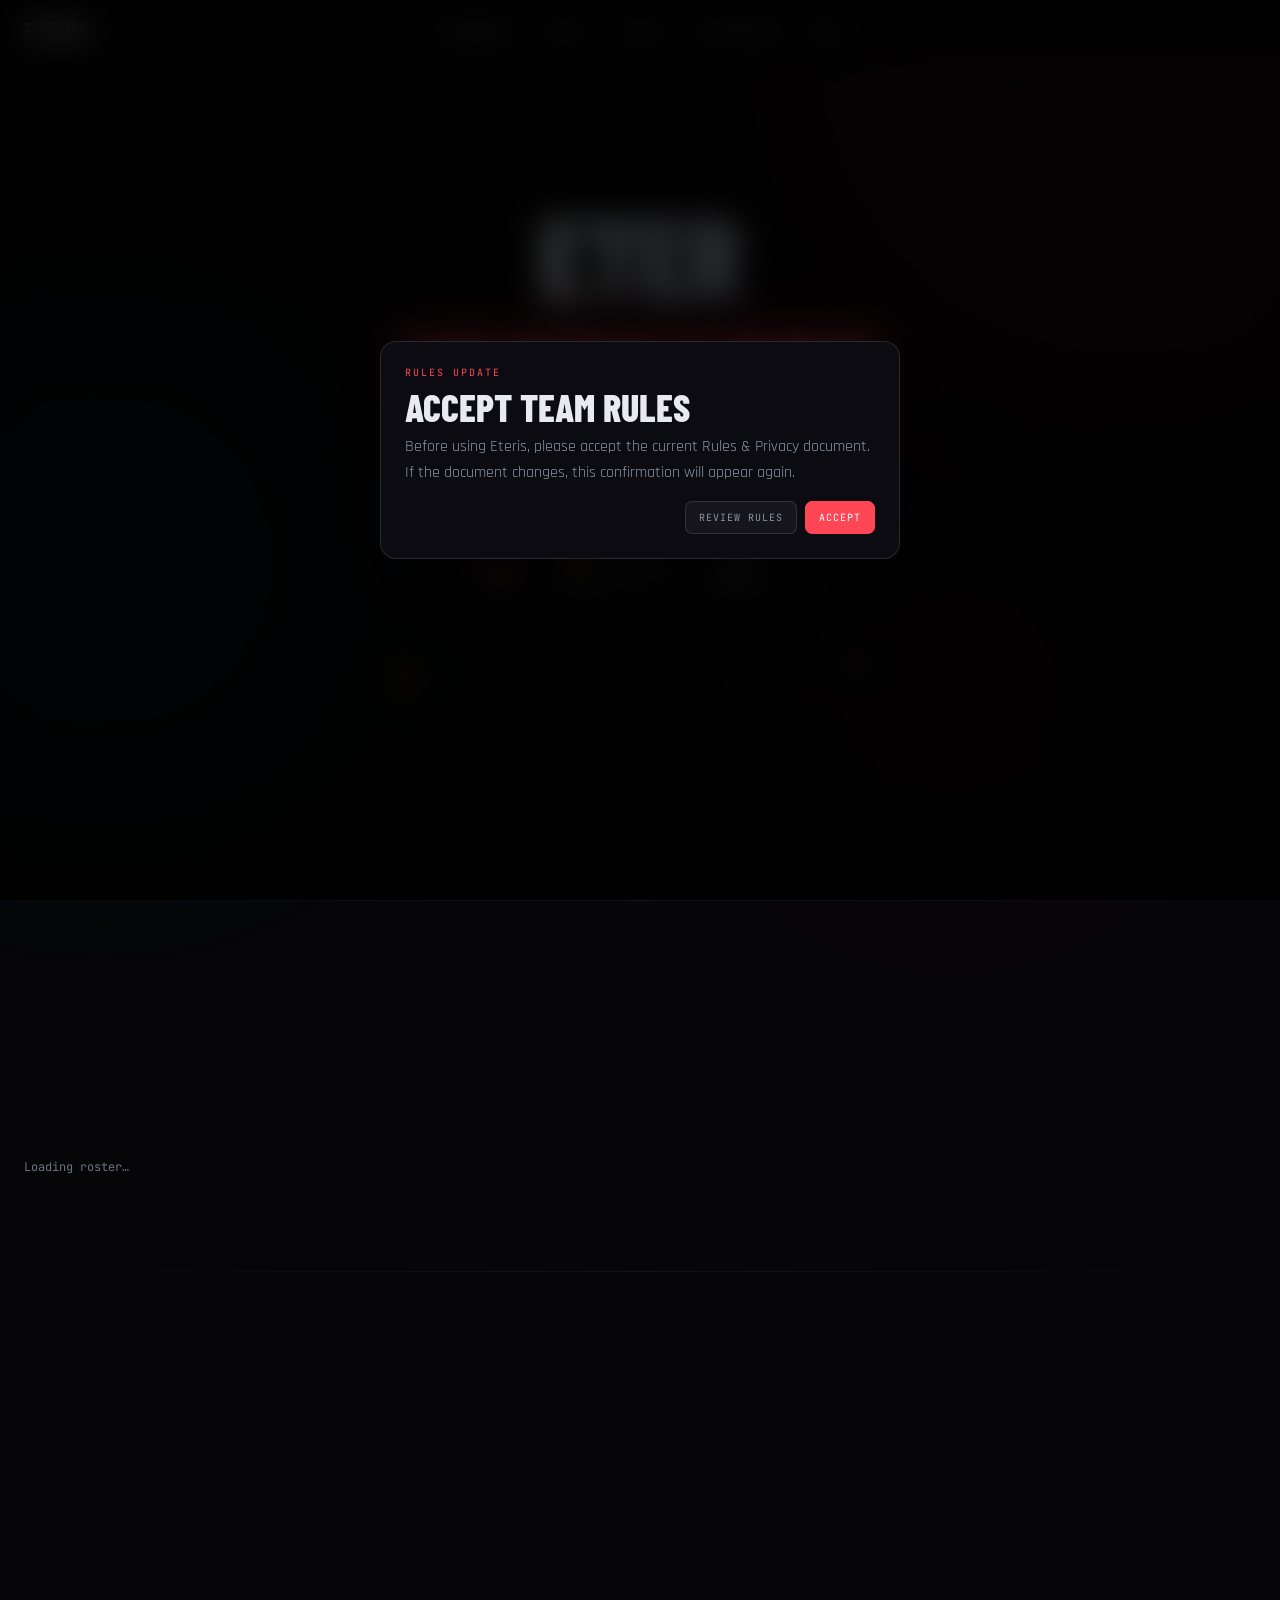
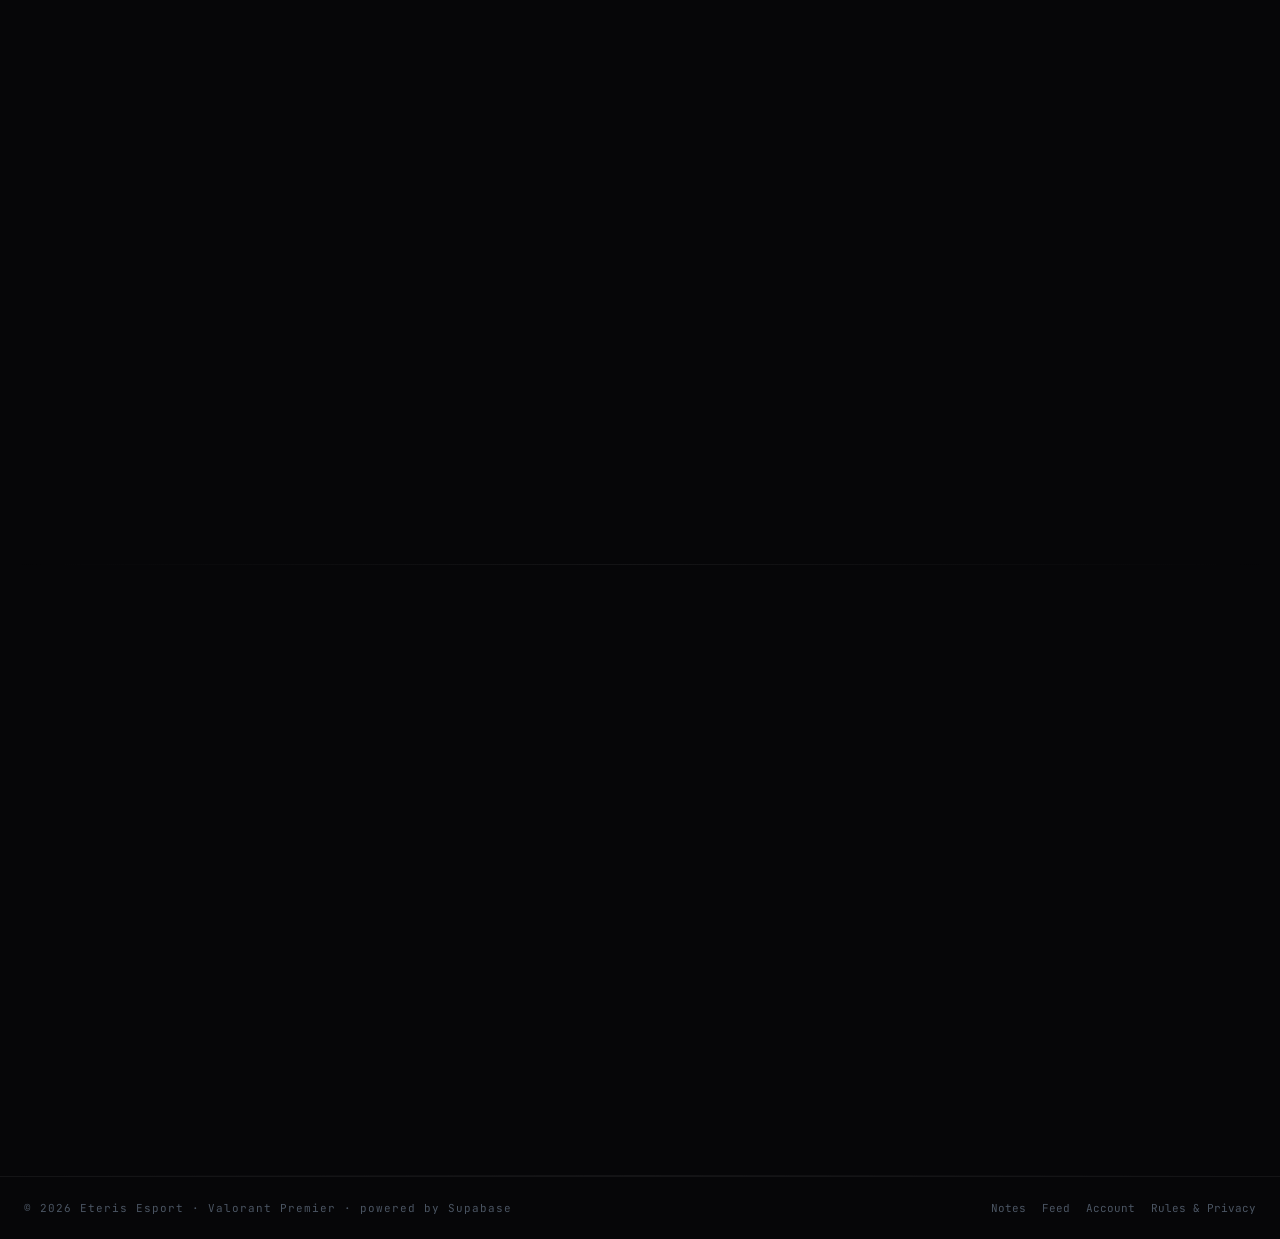
==== commit 1fe5a9cc: "Add files via upload" ====
--- a/index.html
+++ b/index.html
@@ -1,109 +1,723 @@
 <!DOCTYPE html>
 <html lang="en">
 <head>
-<meta charset="UTF-8">
-<meta name="viewport" content="width=device-width, initial-scale=1.0">
-<title>ETERIS — Maintenance</title>
-
-<style>
-* {
-    margin: 0;
-    padding: 0;
-    box-sizing: border-box;
-}
-
-body {
-    background: #050505;
-    color: #ffffff;
-    font-family: Arial, Helvetica, sans-serif;
-    min-height: 100vh;
-    display: flex;
-    justify-content: center;
-    align-items: center;
-    text-align: center;
-}
-
-.container {
-    max-width: 900px;
-    padding: 40px;
-}
-
-.logo {
-    font-size: 64px;
-    font-weight: 700;
-    letter-spacing: 18px;
-    margin-bottom: 80px;
-}
-
-.dot {
-    color: #ff2d2d;
-}
-
-h1 {
-    font-size: 28px;
-    font-weight: 600;
-    letter-spacing: 8px;
-    margin-bottom: 35px;
-}
-
-p {
-    color: #b5b5b5;
-    font-size: 15px;
-    line-height: 1.9;
-    letter-spacing: 2px;
-    max-width: 700px;
-    margin: 0 auto 18px;
-}
-
-.line {
-    width: 100px;
-    height: 1px;
-    background: #262626;
-    margin: 50px auto;
-}
-
-.footer {
-    margin-top: 70px;
-    font-size: 12px;
-    color: #555;
-    letter-spacing: 5px;
-}
-</style>
+  <meta charset="UTF-8"/>
+  <meta name="viewport" content="width=device-width, initial-scale=1.0"/>
+  <title>Eteris · Premier Dashboard</title>
+  <meta name="theme-color" content="#ff4655"/>
+  <link rel="preconnect" href="https://fonts.googleapis.com"/>
+  <link href="https://fonts.googleapis.com/css2?family=Rajdhani:wght@400;500;600;700&family=Barlow+Condensed:ital,wght@0,300;0,400;0,600;0,700;0,800;1,700&family=JetBrains+Mono:wght@400;500&display=swap" rel="stylesheet"/>
+  <script src="https://cdn.jsdelivr.net/npm/@supabase/supabase-js@2"></script>
+  <script src="auth-modal.js"></script>
+  <style>
+    *,*::before,*::after{margin:0;padding:0;box-sizing:border-box}
+    :root{
+      --bg:#060608;--bg2:#0c0c12;--bg3:#111118;
+      --border:rgba(255,255,255,.06);--border-hv:rgba(255,255,255,.12);
+      --text:#e8eaf0;--muted:#6b7280;--muted2:#4b5563;
+      --red:#ff4655;--red-dim:rgba(255,70,85,.12);--red2:#ff6b77;
+      --gold:#f59e0b;--gold-dim:rgba(245,158,11,.12);
+      --green:#10b981;--green-dim:rgba(16,185,129,.12);
+      --purple:#a78bfa;--purple-dim:rgba(167,139,250,.12);
+      --cyan:#00d4ff;
+      --radius:8px;--radius-lg:14px;
+      --font-head:'Barlow Condensed',sans-serif;
+      --font-body:'Rajdhani',sans-serif;
+      --font-mono:'JetBrains Mono',monospace;
+    }
+    html{scroll-behavior:smooth}
+    body{font-family:var(--font-body);background:var(--bg);color:var(--text);min-height:100vh;overflow-x:hidden;-webkit-font-smoothing:antialiased}
+    ::-webkit-scrollbar{width:5px}::-webkit-scrollbar-track{background:transparent}::-webkit-scrollbar-thumb{background:#1a1a24;border-radius:3px}
+    body::before{content:'';position:fixed;inset:0;z-index:0;background-image:url("data:image/svg+xml,%3Csvg viewBox='0 0 256 256' xmlns='http://www.w3.org/2000/svg'%3E%3Cfilter id='n'%3E%3CfeTurbulence type='fractalNoise' baseFrequency='0.9' numOctaves='4' stitchTiles='stitch'/%3E%3C/filter%3E%3Crect width='100%25' height='100%25' filter='url(%23n)' opacity='0.04'/%3E%3C/svg%3E");pointer-events:none;opacity:.35}
+    .orb{position:fixed;border-radius:50%;filter:blur(130px);pointer-events:none;z-index:0}
+    .orb-1{width:700px;height:700px;background:#ff4655;top:-300px;right:-200px;opacity:.07}
+    .orb-2{width:500px;height:500px;background:#00d4ff;bottom:10%;left:-150px;opacity:.05}
+    .orb-3{width:400px;height:400px;background:#ff4655;top:55%;right:10%;opacity:.04}
+
+    /* NAV */
+    nav{position:fixed;top:0;left:0;right:0;z-index:200;height:60px;display:flex;align-items:center;justify-content:space-between;padding:0 max(24px,calc((100vw - 1280px)/2));background:rgba(6,6,8,.85);border-bottom:1px solid var(--border);backdrop-filter:blur(20px) saturate(1.4)}
+    .nav-logo{display:flex;align-items:center;text-decoration:none}
+    .nav-logo-text{font-family:var(--font-head);font-size:22px;font-weight:700;color:var(--text);letter-spacing:2px;text-transform:uppercase}
+    .nav-logo-text span{color:var(--red)}
+    .nav-links{position:absolute;left:50%;transform:translateX(-50%);display:flex;align-items:center;gap:2px}
+    .nav-a{font-family:var(--font-head);font-size:15px;font-weight:600;letter-spacing:1.5px;text-transform:uppercase;color:var(--muted);padding:8px 14px;border-radius:6px;text-decoration:none;border:none;background:none;cursor:pointer;transition:color .15s,background .15s}
+    .nav-a:hover{color:var(--text);background:rgba(255,255,255,.04)}
+    .nav-user-pill{display:flex;align-items:center;gap:8px;background:rgba(255,255,255,.05);border:1px solid var(--border);border-radius:100px;padding:4px 12px 4px 4px;text-decoration:none;transition:all .15s}
+    .nav-user-pill:hover{border-color:var(--border-hv)}
+    .nav-user-av{width:26px;height:26px;border-radius:50%;background:var(--red-dim);border:1px solid rgba(255,70,85,.3);display:flex;align-items:center;justify-content:center;font-family:var(--font-head);font-size:11px;font-weight:800;color:var(--red);overflow:hidden;flex-shrink:0;line-height:1}
+    .nav-user-av img{width:100%;height:100%;object-fit:cover;border-radius:50%;display:block}
+    .nav-user-name{font-family:var(--font-mono);font-size:10px;color:var(--text);letter-spacing:.5px}
+    .login-btn{font-family:var(--font-mono);font-size:10px;letter-spacing:1px;text-transform:uppercase;color:var(--muted);background:rgba(255,255,255,.04);border:1px solid var(--border);border-radius:6px;padding:5px 12px;cursor:pointer;transition:all .15s}
+    .login-btn:hover{color:var(--text);border-color:var(--border-hv)}
+    .admin-edit-btn{color:var(--red);background:var(--red-dim);border-color:rgba(255,70,85,.25)}
+    .admin-edit-btn:hover{color:#fff;background:rgba(255,70,85,.22);border-color:rgba(255,70,85,.45)}
+    .admin-edit-btn.off{color:var(--muted);background:rgba(255,255,255,.04);border-color:var(--border)}
+    .scroll-top-btn{position:fixed;right:24px;bottom:24px;z-index:220;width:44px;height:44px;border-radius:10px;border:1px solid var(--border);background:rgba(12,12,18,.88);color:var(--muted);display:flex;align-items:center;justify-content:center;cursor:pointer;opacity:0;pointer-events:none;transform:translateY(12px);transition:opacity .18s,transform .18s,border-color .18s,background .18s,color .18s;backdrop-filter:blur(16px);box-shadow:0 14px 34px rgba(0,0,0,.38)}
+    .scroll-top-btn::before{content:'';position:absolute;left:11px;right:11px;top:0;height:2px;background:var(--red);border-radius:0 0 2px 2px;opacity:.75}
+    .scroll-top-btn svg{position:relative;z-index:1;width:19px;height:19px;stroke:currentColor;fill:none;stroke-width:2;stroke-linecap:round;stroke-linejoin:round;transition:transform .18s}
+    .scroll-top-btn.show{opacity:1;pointer-events:auto;transform:translateY(0) scale(1)}
+    .scroll-top-btn:hover{border-color:rgba(255,70,85,.3);background:rgba(18,18,25,.94);color:#fff}
+    .scroll-top-btn:hover svg{transform:translateY(-2px)}
+
+    /* HERO */
+    #hero{position:relative;z-index:1;min-height:100vh;display:flex;flex-direction:column;align-items:center;justify-content:center;text-align:center;padding:120px max(24px,calc((100vw - 1280px)/2)) 80px;overflow:hidden}
+    #hero::after{content:'';position:absolute;inset:0;z-index:0;background-image:linear-gradient(rgba(255,70,85,.04) 1px,transparent 1px),linear-gradient(90deg,rgba(255,70,85,.04) 1px,transparent 1px);background-size:60px 60px;mask-image:radial-gradient(ellipse 80% 80% at 50% 50%,black 0%,transparent 100%)}
+    .hero-content{position:relative;z-index:2}
+    .hero-title{font-family:var(--font-head);font-size:clamp(52px,9vw,112px);font-weight:800;line-height:1.05;letter-spacing:-1px;text-transform:uppercase;margin-bottom:6px;overflow:visible;opacity:0;animation:fadeUp .6s .1s forwards}
+    .hero-title .line1{display:block;background:linear-gradient(135deg,#fff 0%,#94a3b8 100%);-webkit-background-clip:text;-webkit-text-fill-color:transparent;background-clip:text}
+    .hero-title .line2{display:block;color:var(--red);text-shadow:0 0 60px rgba(255,70,85,.5)}
+    .hero-sub{font-family:var(--font-head);font-size:clamp(16px,2.5vw,22px);font-weight:400;letter-spacing:3px;text-transform:uppercase;color:var(--muted);margin-bottom:48px;opacity:0;animation:fadeUp .6s .2s forwards}
+    .hero-score-preview{display:inline-flex;align-items:center;gap:24px;background:rgba(255,255,255,.03);border:1px solid var(--border);border-radius:var(--radius-lg);padding:20px 32px;margin-bottom:40px;opacity:0;animation:fadeUp .6s .3s forwards}
+    .score-num{font-family:var(--font-head);font-size:52px;font-weight:800;color:var(--red);line-height:1;text-shadow:0 0 40px rgba(255,70,85,.4)}
+    .score-sep{width:1px;height:48px;background:var(--border)}
+    .score-info{text-align:left}
+    .score-label{font-family:var(--font-mono);font-size:10px;letter-spacing:2px;text-transform:uppercase;color:var(--muted);display:block;margin-bottom:4px}
+    .score-target{font-family:var(--font-head);font-size:18px;font-weight:600;color:var(--text)}
+    .hero-progress-wrap{width:100%;max-width:520px;margin:0 auto 64px;opacity:0;animation:fadeUp .6s .4s forwards}
+    .progress-labels{display:flex;justify-content:space-between;font-family:var(--font-mono);font-size:10px;color:var(--muted);letter-spacing:1px;margin-bottom:10px}
+    .progress-track{height:6px;background:rgba(255,255,255,.06);border-radius:3px;overflow:visible;position:relative}
+    .progress-fill{height:100%;border-radius:3px;background:linear-gradient(90deg,var(--red),var(--red2));box-shadow:0 0 12px rgba(255,70,85,.5);width:0%;transition:width 1.2s cubic-bezier(.22,1,.36,1)}
+    .progress-marker{position:absolute;top:-7px;bottom:-7px;width:2px;background:var(--gold);box-shadow:0 0 10px var(--gold)}
+    .progress-marker::after{content:'QUAL';position:absolute;top:100%;left:50%;transform:translateX(-50%);font-family:var(--font-mono);font-size:8px;color:var(--gold);letter-spacing:1px;margin-top:8px;white-space:nowrap}
+    .hero-scroll{position:absolute;bottom:32px;left:50%;transform:translateX(-50%);display:flex;flex-direction:column;align-items:center;gap:8px;opacity:0;animation:fadeIn .6s 1s forwards}
+    .scroll-line{width:1px;height:48px;background:linear-gradient(to bottom,var(--red),transparent);animation:scrollPulse 2s ease-in-out infinite}
+    .scroll-txt{font-family:var(--font-mono);font-size:9px;letter-spacing:3px;text-transform:uppercase;color:var(--muted)}
+    @keyframes scrollPulse{0%,100%{opacity:.4}50%{opacity:1}}
+    @keyframes fadeIn{to{opacity:1}}
+    .divider{position:relative;z-index:1;height:1px;background:linear-gradient(90deg,transparent,var(--border),transparent)}
+
+    /* SECTIONS */
+    .section{position:relative;z-index:1;padding:96px max(24px,calc((100vw - 1280px)/2))}
+    .section-header{margin-bottom:48px}
+    .section-eyebrow{font-family:var(--font-mono);font-size:10px;letter-spacing:3px;text-transform:uppercase;color:var(--red);display:flex;align-items:center;gap:10px;margin-bottom:10px}
+    .section-eyebrow::before{content:'';display:block;width:24px;height:2px;background:var(--red)}
+    .section-title{font-family:var(--font-head);font-size:clamp(32px,5vw,52px);font-weight:800;text-transform:uppercase;letter-spacing:1px;line-height:1.1}
+    .section-title .accent{color:var(--red)}
+    .section-sub{font-size:15px;color:var(--muted);margin-top:8px;line-height:1.7}
+
+    /* ROSTER */
+    .roster-grid{display:grid;grid-template-columns:repeat(auto-fill,minmax(300px,1fr));gap:16px}
+    .player-card{background:var(--bg2);border:1px solid var(--border);border-radius:var(--radius-lg);padding:24px;position:relative;overflow:hidden;transition:border-color .2s,transform .2s,box-shadow .2s;cursor:pointer}
+    .player-card::before{content:'';position:absolute;top:0;left:0;right:0;height:2px;background:var(--red);transform:scaleX(0);transform-origin:left;transition:transform .3s cubic-bezier(.22,1,.36,1)}
+    .player-card:hover::before{transform:scaleX(1)}
+    .player-card:hover{border-color:rgba(255,70,85,.2);transform:translateY(-3px);box-shadow:0 16px 48px rgba(0,0,0,.4),0 0 0 1px rgba(255,70,85,.1)}
+    .player-card.reserve{border-style:dashed;border-color:var(--border-hv)}
+    .player-card.reserve::before{background:var(--gold)}
+    .player-card.reserve:hover{border-style:dashed;border-color:rgba(245,158,11,.4);box-shadow:0 16px 48px rgba(0,0,0,.4),0 0 0 1px rgba(245,158,11,.1)}
+    .reserve-banner{display:none!important}
+    .player-rank-badge{position:absolute;top:16px;right:16px;font-family:var(--font-mono);font-size:9px;letter-spacing:2px;text-transform:uppercase;border-radius:3px;padding:2px 8px;border:1px solid}
+    .rank-IGL{color:var(--red);background:var(--red-dim);border-color:rgba(255,70,85,.25)}
+    .rank-Commander{color:var(--gold);background:var(--gold-dim);border-color:rgba(245,158,11,.25)}
+    .rank-Captain{color:var(--cyan);background:rgba(0,212,255,.1);border-color:rgba(0,212,255,.25)}
+    .rank-Reserve{color:var(--gold);background:var(--gold-dim);border-color:rgba(245,158,11,.25)}
+    .player-num{font-family:var(--font-head);font-size:64px;font-weight:800;color:rgba(255,255,255,.04);position:absolute;bottom:-8px;right:16px;line-height:1;pointer-events:none;user-select:none}
+    .player-header{display:flex;align-items:center;gap:14px;margin-bottom:12px}
+    .player-avatar{width:48px;height:48px;border-radius:50%;background:var(--bg3);border:2px solid var(--border);display:flex;align-items:center;justify-content:center;font-family:var(--font-head);font-size:18px;font-weight:800;color:var(--red);flex-shrink:0;overflow:hidden;line-height:1}
+    .player-avatar img{width:100%;height:100%;object-fit:cover;border-radius:50%;display:block}
+    .player-avatar.av-reserve{border-color:rgba(245,158,11,.35);color:var(--gold)}
+    .player-name{font-family:var(--font-head);font-size:22px;font-weight:700;letter-spacing:.5px;line-height:1.1;color:var(--text);white-space:nowrap;overflow:hidden;text-overflow:ellipsis}
+    .player-agents-row{display:flex;flex-wrap:wrap;gap:5px;margin-bottom:8px;min-height:22px;align-items:center}
+    .agent-chip{font-family:var(--font-mono);font-size:10px;letter-spacing:.5px;color:var(--muted);background:rgba(255,255,255,.05);border:1px solid var(--border);border-radius:20px;padding:3px 10px;line-height:1;display:inline-flex;align-items:center}
+    .player-class-badge{display:inline-flex;align-items:center;justify-content:center;font-family:var(--font-mono);font-size:9px;letter-spacing:1px;text-transform:uppercase;padding:3px 9px;border-radius:4px;border:1px solid;line-height:1}
+    .class-Duelist{color:#ff9f43;border-color:rgba(255,159,67,.25);background:rgba(255,159,67,.08)}
+    .class-Controller{color:#a78bfa;border-color:rgba(167,139,250,.25);background:rgba(167,139,250,.08)}
+    .class-Initiator{color:#34d399;border-color:rgba(52,211,153,.25);background:rgba(52,211,153,.08)}
+    .class-Sentinel{color:#60a5fa;border-color:rgba(96,165,250,.25);background:rgba(96,165,250,.08)}
+    .class-Flex{color:#e879f9;border-color:rgba(232,121,249,.25);background:rgba(232,121,249,.07)}
+    .card-admin{display:none;margin-top:16px;padding-top:14px;border-top:1px solid var(--border);flex-direction:column;gap:10px}
+    body.secure .card-admin{display:flex}
+    .card-admin-label{font-family:var(--font-mono);font-size:9px;letter-spacing:1px;text-transform:uppercase;color:var(--muted);margin-bottom:5px}
+    .pill-row{display:flex;gap:6px;flex-wrap:wrap}
+    .pill-btn{font-family:var(--font-mono);font-size:10px;letter-spacing:.5px;text-transform:uppercase;padding:4px 11px;border-radius:20px;border:1px solid var(--border);background:rgba(255,255,255,.04);color:var(--muted);cursor:pointer;transition:all .15s;line-height:1}
+    .pill-btn:hover{color:var(--text);border-color:var(--border-hv)}
+    .pill-btn.active-IGL{color:var(--red);background:var(--red-dim);border-color:rgba(255,70,85,.35)}
+    .pill-btn.active-Commander{color:var(--gold);background:var(--gold-dim);border-color:rgba(245,158,11,.35)}
+    .pill-btn.active-Captain{color:var(--cyan);background:rgba(0,212,255,.1);border-color:rgba(0,212,255,.35)}
+    .pill-btn.active-Reserve{color:var(--gold);background:rgba(245,158,11,.1);border-color:rgba(245,158,11,.35)}
+    .pill-btn.active-none{color:var(--muted2);background:rgba(255,255,255,.06);border-color:var(--border-hv)}
+    .pill-btn.active-class-Duelist{color:#ff9f43;background:rgba(255,159,67,.1);border-color:rgba(255,159,67,.35)}
+    .pill-btn.active-class-Controller{color:#a78bfa;background:rgba(167,139,250,.1);border-color:rgba(167,139,250,.35)}
+    .pill-btn.active-class-Initiator{color:#34d399;background:rgba(52,211,153,.1);border-color:rgba(52,211,153,.35)}
+    .pill-btn.active-class-Sentinel{color:#60a5fa;background:rgba(96,165,250,.1);border-color:rgba(96,165,250,.35)}
+    .pill-btn.active-class-Flex{color:#e879f9;background:rgba(232,121,249,.1);border-color:rgba(232,121,249,.35)}
+    .pill-btn.active-class-none{color:var(--muted2);background:rgba(255,255,255,.04);border-color:var(--border)}
+    .agents-input{width:100%;font-family:var(--font-body);font-size:13px;font-weight:600;color:var(--text);background:rgba(255,255,255,.04);border:1px solid var(--border);border-radius:var(--radius);padding:7px 12px;outline:none;caret-color:var(--red);transition:border-color .15s}
+    .agents-input:focus{border-color:rgba(255,70,85,.4)}
+    .agents-input::placeholder{color:var(--muted2)}
+    .toggle-btn{font-family:var(--font-body);font-size:13px;font-weight:600;padding:6px 14px;border-radius:6px;border:1px solid;cursor:pointer;transition:all .15s;width:100%;text-align:left}
+    .toggle-btn.make-reserve{color:var(--gold);border-color:rgba(245,158,11,.3);background:var(--gold-dim)}
+    .toggle-btn.make-active{color:var(--green);border-color:rgba(16,185,129,.3);background:var(--green-dim)}
+
+    /* NEXT MAP */
+    .next-map-card{background:var(--bg2);border:1px solid var(--border);border-radius:var(--radius-lg);overflow:hidden;display:grid;grid-template-columns:1fr 1fr;min-height:380px;position:relative}
+    .next-map-info{padding:48px 44px;display:flex;flex-direction:column;justify-content:center;position:relative;overflow:hidden}
+    .next-map-info::before{content:'';position:absolute;top:0;right:0;width:120px;height:120px;border-top:1px solid rgba(255,70,85,.15);border-right:1px solid rgba(255,70,85,.15);pointer-events:none}
+    .next-map-info::after{content:'';position:absolute;bottom:0;left:0;width:80px;height:80px;border-bottom:1px solid rgba(255,70,85,.08);border-left:1px solid rgba(255,70,85,.08);pointer-events:none}
+    .next-map-img{position:relative;overflow:hidden}
+    .next-map-img img{width:100%;height:100%;object-fit:cover;transition:transform .6s cubic-bezier(.22,1,.36,1)}
+    .next-map-card:hover .next-map-img img{transform:scale(1.04)}
+    .next-map-img-overlay{position:absolute;inset:0;background:linear-gradient(to right,rgba(12,12,18,0) 40%,rgba(12,12,18,1) 100%)}
+    .next-map-img::after{content:'';position:absolute;inset:0;background:repeating-linear-gradient(0deg,rgba(0,0,0,.12) 0px,rgba(0,0,0,.12) 1px,transparent 1px,transparent 3px);pointer-events:none}
+    .next-tag{font-family:var(--font-mono);font-size:10px;letter-spacing:2px;text-transform:uppercase;color:var(--red);display:inline-flex;align-items:center;gap:8px;margin-bottom:16px}
+    .next-tag::before{content:'';width:20px;height:2px;background:var(--red);display:block}
+    .next-map-name{font-family:var(--font-head);font-size:clamp(36px,5vw,72px);font-weight:800;text-transform:uppercase;line-height:1;letter-spacing:-1px;margin-bottom:20px;color:var(--text)}
+    .next-map-name.empty{color:var(--muted2);font-size:32px}
+    .next-meta{display:flex;flex-direction:column;gap:10px}
+    .next-meta-row{display:flex;align-items:center;gap:12px}
+    .next-meta-icon{width:28px;height:28px;border-radius:6px;background:rgba(255,70,85,.08);border:1px solid rgba(255,70,85,.15);display:flex;align-items:center;justify-content:center;flex-shrink:0}
+    .next-meta-icon svg{width:13px;height:13px;stroke:var(--red);fill:none;stroke-width:2}
+    .next-meta-text{display:flex;flex-direction:column}
+    .next-meta-lbl{font-family:var(--font-mono);font-size:9px;letter-spacing:1.5px;text-transform:uppercase;color:var(--muted);margin-bottom:1px}
+    .next-meta-val{font-family:var(--font-head);font-size:18px;font-weight:700;color:var(--text);letter-spacing:.5px}
+
+    /* MAP HISTORY */
+    .map-history-grid{display:grid;grid-template-columns:repeat(auto-fill,minmax(200px,1fr));gap:12px;margin-top:32px}
+    .map-hist-card{background:var(--bg2);border:1px solid var(--border);border-radius:var(--radius-lg);overflow:hidden;transition:border-color .2s,transform .15s}
+    .map-hist-card:hover{border-color:var(--border-hv);transform:translateY(-2px)}
+    .map-hist-card img{width:100%;aspect-ratio:16/9;object-fit:cover;display:block}
+    .map-hist-info{padding:12px 14px}
+    .map-hist-name{font-family:var(--font-head);font-size:17px;font-weight:700;text-transform:uppercase;letter-spacing:.5px;margin-bottom:4px}
+    .map-hist-result{font-family:var(--font-mono);font-size:10px;letter-spacing:1px;text-transform:uppercase}
+    .result-win{color:var(--green)}.result-loss{color:var(--red)}.result-upcoming{color:var(--muted)}
+    .map-hist-score{font-family:var(--font-head);font-size:18px;font-weight:700;color:var(--text);margin-top:2px}
+    .map-hist-opponent{font-family:var(--font-mono);font-size:9px;letter-spacing:1px;color:var(--muted2);text-transform:uppercase;margin-top:2px}
+
+    /* SCORE PANEL */
+    .score-panel{background:var(--bg2);border:1px solid var(--border);border-radius:var(--radius-lg);padding:40px;display:grid;grid-template-columns:1fr 1fr 1fr;gap:32px;align-items:center}
+    .score-big{text-align:center}
+    .score-big-num{font-family:var(--font-head);font-size:clamp(64px,8vw,96px);font-weight:800;line-height:1;color:var(--red);text-shadow:0 0 60px rgba(255,70,85,.4)}
+    .score-big-label{font-family:var(--font-mono);font-size:10px;letter-spacing:3px;text-transform:uppercase;color:var(--muted);margin-top:6px}
+    .score-milestones{display:flex;flex-direction:column;gap:12px}
+    .milestone{display:flex;align-items:center;justify-content:space-between;padding:12px 16px;background:rgba(255,255,255,.03);border-radius:var(--radius);border:1px solid var(--border)}
+    .milestone.reached{border-color:rgba(16,185,129,.2);background:rgba(16,185,129,.05)}
+    .milestone.reached .ms-val{color:var(--green)}
+    .milestone.active{border-color:rgba(255,70,85,.25);background:var(--red-dim)}
+    .milestone.active .ms-label{color:var(--red)}
+    .ms-label{font-family:var(--font-mono);font-size:10px;letter-spacing:1px;text-transform:uppercase;color:var(--muted)}
+    .ms-val{font-family:var(--font-head);font-size:20px;font-weight:700;color:var(--text)}
+    .track-label{font-family:var(--font-mono);font-size:10px;letter-spacing:2px;text-transform:uppercase;color:var(--muted);margin-bottom:12px}
+    .track-bar{height:8px;background:rgba(255,255,255,.06);border-radius:4px;overflow:visible;position:relative;margin-bottom:32px}
+    .track-fill{height:100%;border-radius:4px;background:linear-gradient(90deg,#ff4655,#ff6b77);box-shadow:0 0 16px rgba(255,70,85,.5);width:0%;transition:width 1.4s cubic-bezier(.22,1,.36,1);position:relative}
+    .track-fill::after{content:'';position:absolute;right:-5px;top:50%;transform:translateY(-50%);width:16px;height:16px;border-radius:50%;background:var(--red);border:2px solid var(--bg);box-shadow:0 0 12px var(--red)}
+    .track-qual-marker{position:absolute;top:-8px;bottom:-8px;width:2px;background:var(--gold);box-shadow:0 0 8px var(--gold)}
+    .track-qual-marker::after{content:'QUAL';position:absolute;top:100%;left:50%;transform:translateX(-50%);font-family:var(--font-mono);font-size:8px;color:var(--gold);letter-spacing:1px;margin-top:8px;white-space:nowrap}
+    .track-max-marker{position:absolute;top:-8px;bottom:-8px;right:0;width:2px;background:var(--muted2)}
+    .track-ticks{display:flex;justify-content:space-between}
+    .track-tick{font-family:var(--font-mono);font-size:9px;color:var(--muted2);letter-spacing:.5px}
+
+    /* ADMIN */
+    .score-editor{display:none;margin-top:32px;padding-top:32px;border-top:1px solid var(--border)}
+    body.secure .score-editor{display:block}
+    .score-editor-title{font-family:var(--font-head);font-size:18px;font-weight:700;text-transform:uppercase;letter-spacing:1px;margin-bottom:16px;color:var(--red)}
+    .editor-row{display:flex;gap:12px;flex-wrap:wrap;align-items:flex-end}
+    .next-map-editor{display:none;margin-top:24px;padding:24px;background:rgba(255,255,255,.02);border:1px solid var(--border);border-radius:var(--radius-lg)}
+    body.secure .next-map-editor{display:block}
+    .history-manager{display:none;margin-top:24px;padding:24px;background:rgba(255,255,255,.02);border:1px solid var(--border);border-radius:var(--radius-lg)}
+    body.secure .history-manager{display:block}
+    .admin-label{font-family:var(--font-head);font-size:16px;font-weight:700;text-transform:uppercase;letter-spacing:1px;color:var(--red);margin-bottom:14px}
+    .map-select-grid{display:grid;grid-template-columns:repeat(auto-fill,minmax(120px,1fr));gap:8px;margin-bottom:16px}
+    .map-select-item{cursor:pointer;border-radius:var(--radius);overflow:hidden;border:2px solid transparent;transition:border-color .15s,transform .15s}
+    .map-select-item:hover{transform:scale(1.03)}
+    .map-select-item.active{border-color:var(--red)}
+    .map-select-item img{width:100%;aspect-ratio:16/9;object-fit:cover;display:block}
+    .map-select-item-name{font-family:var(--font-head);font-size:12px;font-weight:700;text-transform:uppercase;text-align:center;padding:4px;background:var(--bg3);color:var(--text)}
+
+    /* FORMS */
+    .field{display:flex;flex-direction:column;gap:6px;flex:1;min-width:140px}
+    .field-label{font-family:var(--font-mono);font-size:10px;letter-spacing:1.5px;text-transform:uppercase;color:var(--muted)}
+    .field-input{font-family:var(--font-body);font-size:15px;font-weight:600;color:var(--text);background:rgba(255,255,255,.04);border:1px solid var(--border);border-radius:var(--radius);padding:10px 14px;outline:none;transition:border-color .15s;caret-color:var(--red)}
+    .field-input:focus{border-color:rgba(255,70,85,.4)}
+    .field-input::placeholder{color:var(--muted2)}
+
+    /* BUTTONS */
+    .btn{display:inline-flex;align-items:center;justify-content:center;gap:8px;font-family:var(--font-body);font-size:14px;font-weight:700;letter-spacing:1px;text-transform:uppercase;padding:10px 22px;border-radius:var(--radius);border:none;cursor:pointer;transition:all .15s;white-space:nowrap}
+    .btn:active{transform:scale(.97)}
+    .btn-red{background:var(--red);color:#fff}.btn-red:hover{opacity:.9}
+    .btn-ghost{background:rgba(255,255,255,.05);color:var(--text);border:1px solid var(--border)}.btn-ghost:hover{background:rgba(255,255,255,.09)}
+    .btn-sm{font-size:12px;padding:8px 16px}
+
+    /* MODAL */
+    .overlay{display:none;position:fixed;inset:0;z-index:800;background:rgba(0,0,0,.8);backdrop-filter:blur(10px);align-items:center;justify-content:center;padding:20px}
+    .overlay.open{display:flex}
+    .modal{width:100%;max-width:440px;background:var(--bg2);border:1px solid var(--border);border-radius:var(--radius-lg);padding:36px}
+    .modal-title{font-family:var(--font-head);font-size:24px;font-weight:800;text-transform:uppercase;letter-spacing:1px;margin-bottom:6px}
+    .modal-sub{font-size:14px;color:var(--muted);line-height:1.7;margin-bottom:20px}
+    .modal-err{font-family:var(--font-mono);font-size:12px;color:var(--red);min-height:18px;margin-top:8px}
+    .modal-actions{display:flex;gap:10px;margin-top:16px}
+
+    /* SNACKBAR */
+    .snackbar{position:fixed;bottom:28px;left:50%;transform:translateX(-50%) translateY(16px);z-index:999;display:flex;align-items:center;gap:10px;background:rgba(12,12,18,.97);border:1px solid var(--border-hv);border-radius:100px;padding:12px 20px;font-family:var(--font-body);font-size:15px;font-weight:600;color:var(--text);backdrop-filter:blur(20px);box-shadow:0 8px 32px rgba(0,0,0,.6);opacity:0;pointer-events:none;transition:opacity .25s,transform .25s;white-space:nowrap}
+    .snackbar.show{opacity:1;transform:translateX(-50%) translateY(0)}
+    .snackbar-icon{width:18px;height:18px;background:var(--red);border-radius:50%;display:flex;align-items:center;justify-content:center;flex-shrink:0}
+    .snackbar-icon svg{width:10px;height:10px;stroke:#fff;fill:none;stroke-width:3}
+    .snackbar.ok .snackbar-icon{background:var(--green)}
+
+    /* ANIMATIONS */
+    @keyframes fadeUp{from{opacity:0;transform:translateY(24px)}to{opacity:1;transform:translateY(0)}}
+    .reveal{opacity:0;transform:translateY(20px);transition:opacity .6s cubic-bezier(.22,1,.36,1),transform .6s cubic-bezier(.22,1,.36,1)}
+    .reveal.in{opacity:1;transform:translateY(0)}
+    .reveal-d1{transition-delay:.05s}.reveal-d2{transition-delay:.1s}.reveal-d3{transition-delay:.15s}.reveal-d4{transition-delay:.2s}.reveal-d5{transition-delay:.25s}
+    .del-hist{display:none;margin-left:auto;font-family:var(--font-mono);font-size:10px;color:var(--red);background:none;border:none;cursor:pointer;opacity:.6;transition:opacity .15s}
+    .del-hist:hover{opacity:1}
+    body.secure .del-hist{display:inline}
+
+    footer{position:relative;z-index:1;border-top:1px solid var(--border);padding:24px max(24px,calc((100vw - 1280px)/2));display:flex;align-items:center;justify-content:space-between;flex-wrap:wrap;gap:12px}
+    .footer-left{font-family:var(--font-mono);font-size:11px;letter-spacing:1px;color:var(--muted2)}
+    .footer-right{display:flex;align-items:center;gap:16px}
+    .footer-link{font-family:var(--font-mono);font-size:11px;color:var(--muted2);background:none;border:none;cursor:pointer;text-decoration:none;transition:color .15s}
+    .footer-link:hover{color:var(--text)}
+    @media(max-width:768px){.next-map-card{grid-template-columns:1fr}.next-map-img{height:220px}.score-panel{grid-template-columns:1fr}nav .nav-links{display:none}}
+    @media(max-width:640px){.section{padding:64px 20px}footer{padding:20px}}
+  </style>
 </head>
-
 <body>
-
-<div class="container">
-
-    <div class="logo">
-        ETERIS<span class="dot">.</span>
-    </div>
-
-    <h1>WE'LL BE BACK SOON</h1>
-
-    <p>
-        We are currently taking a short break while we continue
-        improving and developing ETERIS.
-    </p>
-
-    <p>
-        Some services may be temporarily unavailable during this time.
-        We sincerely apologize for any inconvenience and appreciate
-        your patience.
-    </p>
-
-    <div class="line"></div>
-
-    <p>
-        Thank you for your understanding.
-        We look forward to welcoming you back soon.
-    </p>
-
-    <div class="footer">
-        © ETERIS
-    </div>
-
+<div class="orb orb-1"></div><div class="orb orb-2"></div><div class="orb orb-3"></div>
+
+<nav>
+  <a class="nav-logo" href="index.html"><div class="nav-logo-text">Eteris<span>.</span></div></a>
+  <div class="nav-links">
+    <a class="nav-a" href="index.html">Dashboard</a>
+    <a class="nav-a" href="notes.html">Notes</a>
+    <a class="nav-a" href="status.html">Status</a>
+    <a class="nav-a" href="challenges.html">Challenges</a>
+    <a class="nav-a" href="feed.html">Feed</a>
+  </div>
+  <div style="display:flex;align-items:center;gap:10px">
+    <div id="nav-user-area-idx"></div>
+  </div>
+</nav>
+
+<section id="hero">
+  <div class="hero-content">
+    <h1 class="hero-title"><span class="line1">ETER</span><span class="line2">VANGUARDS</span></h1>
+    <p class="hero-sub">Premier Season Dashboard</p>
+    <div class="hero-score-preview">
+      <div class="score-num" id="hero-score">—</div>
+      <div class="score-sep"></div>
+      <div class="score-info">
+        <span class="score-label">Premier Score</span>
+        <div class="score-target"><span style="color:var(--gold)" id="hero-target">500</span><span style="color:var(--muted);font-size:14px;font-family:var(--font-mono)"> to qualify</span></div>
+        <div style="font-family:var(--font-mono);font-size:10px;color:var(--muted2);margin-top:4px" id="hero-season">Loading…</div>
+      </div>
+      <div class="score-sep"></div>
+      <div class="score-info">
+        <span class="score-label">MAX Score</span>
+        <div class="score-target"><span style="color:var(--text)" id="hero-max">600</span></div>
+      </div>
+    </div>
+    <div class="hero-progress-wrap">
+      <div class="progress-labels"><span>0</span><span id="prog-max-lbl">600 MAX</span></div>
+      <div class="progress-track">
+        <div class="progress-fill" id="hero-bar"></div>
+        <div class="progress-marker" id="hero-qual-marker"></div>
+      </div>
+    </div>
+    <div class="hero-scroll"><div class="scroll-line"></div><div class="scroll-txt">Scroll</div></div>
+  </div>
+</section>
+
+<div class="divider"></div>
+
+<section id="roster-sec" class="section">
+  <div class="section-header reveal">
+    <div class="section-eyebrow">Roster</div>
+    <h2 class="section-title">Our <span class="accent">Team</span></h2>
+    <p class="section-sub">Active players and reserve for the Premier season.</p>
+  </div>
+  <div class="roster-grid" id="roster-grid">
+    <div style="color:var(--muted);font-family:var(--font-mono);font-size:12px">Loading roster…</div>
+  </div>
+</section>
+
+<div class="divider"></div>
+
+<section id="maps-sec" class="section">
+  <div class="section-header reveal">
+    <div class="section-eyebrow">Maps</div>
+    <h2 class="section-title">Next <span class="accent">Map</span></h2>
+  </div>
+  <div class="next-map-card reveal">
+    <div class="next-map-img">
+      <img id="next-map-img" src="" alt=""/>
+      <div class="next-map-img-overlay"></div>
+    </div>
+    <div class="next-map-info">
+      <div class="next-tag">Next map</div>
+      <div class="next-map-name" id="next-map-name">TBA</div>
+      <div class="next-meta">
+        <div class="next-meta-row">
+          <div class="next-meta-icon"><svg viewBox="0 0 24 24"><rect x="3" y="4" width="18" height="18" rx="2"/><line x1="16" y1="2" x2="16" y2="6"/><line x1="8" y1="2" x2="8" y2="6"/><line x1="3" y1="10" x2="21" y2="10"/></svg></div>
+          <div class="next-meta-text"><span class="next-meta-lbl">Date</span><span class="next-meta-val" id="next-match-date">TBA</span></div>
+        </div>
+        <div class="next-meta-row">
+          <div class="next-meta-icon"><svg viewBox="0 0 24 24"><circle cx="12" cy="12" r="9"/><polyline points="12 6 12 12 16 14"/></svg></div>
+          <div class="next-meta-text"><span class="next-meta-lbl">Time</span><span class="next-meta-val" id="next-match-time">TBA</span></div>
+        </div>
+      </div>
+    </div>
+  </div>
+  <div class="next-map-editor reveal">
+    <div class="admin-label">Edit next map</div>
+    <div class="map-select-grid" id="map-select-grid"></div>
+    <div class="editor-row" style="margin-top:12px">
+      <div class="field"><span class="field-label">Date</span><input class="field-input" id="nm-date-in" type="text" placeholder="e.g. 09.05.2026"/></div>
+      <div class="field"><span class="field-label">Time</span><input class="field-input" id="nm-time-in" type="text" placeholder="e.g. 20:00"/></div>
+      <button class="btn btn-red btn-sm" onclick="saveNextMap()">Save</button>
+    </div>
+  </div>
+  <div class="section-header reveal" style="margin-top:64px">
+    <div class="section-eyebrow">History</div>
+    <h2 class="section-title">Map <span class="accent">Results</span></h2>
+  </div>
+  <div class="map-history-grid reveal" id="map-history-grid"></div>
+  <div class="history-manager reveal">
+    <div class="admin-label">Add map result</div>
+    <div class="editor-row">
+      <div class="field" style="min-width:160px"><span class="field-label">Map</span><select class="field-input" id="hist-map-sel" style="cursor:pointer"></select></div>
+      <div class="field" style="max-width:120px"><span class="field-label">Score (Us)</span><input class="field-input" id="hist-us" type="number" min="0" max="13" placeholder="13"/></div>
+      <div class="field" style="max-width:120px"><span class="field-label">Score (Them)</span><input class="field-input" id="hist-them" type="number" min="0" max="13" placeholder="5"/></div>
+      <div class="field"><span class="field-label">Opponent</span><input class="field-input" id="hist-opp" type="text" placeholder="Team name"/></div>
+      <div class="field" style="max-width:110px"><span class="field-label">Result</span><select class="field-input" id="hist-result" style="cursor:pointer"><option value="win">Win</option><option value="loss">Loss</option><option value="upcoming">Upcoming</option></select></div>
+      <button class="btn btn-red btn-sm" onclick="addMapHistory()">Add</button>
+    </div>
+  </div>
+</section>
+
+<div class="divider"></div>
+
+<section id="score-sec" class="section">
+  <div class="section-header reveal">
+    <div class="section-eyebrow">Ranking</div>
+    <h2 class="section-title">Premier <span class="accent">Score</span></h2>
+    <p class="section-sub">Current score and progress toward qualification.</p>
+  </div>
+  <div class="score-panel reveal">
+    <div class="score-big">
+      <div class="score-big-num" id="score-big">—</div>
+      <div class="score-big-label">Current Score</div>
+    </div>
+    <div class="score-track">
+      <div class="track-label">Season Progress</div>
+      <div class="track-bar">
+        <div class="track-fill" id="score-track-fill"></div>
+        <div class="track-qual-marker" id="score-qual-marker"></div>
+        <div class="track-max-marker"></div>
+      </div>
+      <div class="track-ticks"><span class="track-tick">0</span><span class="track-tick" id="tick-max"></span></div>
+    </div>
+    <div class="score-milestones">
+      <div class="milestone" id="ms-top8"><span class="ms-label">Peak Score</span><span class="ms-val" id="ms-top8-val">600</span></div>
+      <div class="milestone" id="ms-qual"><span class="ms-label">Qualification</span><span class="ms-val" id="ms-qual-val">500</span></div>
+      <div class="milestone" id="ms-mid"><span class="ms-label">Halfway</span><span class="ms-val">300</span></div>
+    </div>
+  </div>
+  <div class="score-editor reveal">
+    <div class="score-editor-title">Edit Score</div>
+    <div class="editor-row">
+      <div class="field"><span class="field-label">Current Score</span><input class="field-input" id="edit-score" type="number" placeholder="0"/></div>
+      <div class="field"><span class="field-label">Qualification threshold</span><input class="field-input" id="edit-target" type="number" placeholder="500"/></div>
+      <div class="field"><span class="field-label">Score MAX</span><input class="field-input" id="edit-max" type="number" placeholder="600"/></div>
+      <div class="field"><span class="field-label">Season / Act</span><input class="field-input" id="edit-season" type="text" placeholder="Episode 8 Act 3"/></div>
+      <button class="btn btn-red btn-sm" onclick="saveScore()">Save</button>
+    </div>
+  </div>
+</section>
+
+<div class="divider"></div>
+
+<footer>
+  <div class="footer-left">© 2026 Eteris Esport · Valorant Premier · powered by Supabase</div>
+  <div class="footer-right">
+    <a class="footer-link" href="notes.html">Notes</a>
+    <a class="footer-link" href="feed.html">Feed</a>
+    <a class="footer-link" href="account.html">Account</a>
+    <a class="footer-link" href="rules.html">Rules & Privacy</a>
+  </div>
+</footer>
+<button class="scroll-top-btn" id="scroll-top-btn" onclick="scrollToTop()" aria-label="Back to top">
+  <svg viewBox="0 0 24 24" aria-hidden="true">
+    <path d="M12 18V7"/>
+    <path d="M7.5 11.5 12 7l4.5 4.5"/>
+    <path d="M7 20h10"/>
+  </svg>
+</button>
+
+<div class="overlay" id="modal-secure">
+  <div class="modal">
+    <div class="modal-title">Login</div>
+    <div class="modal-sub">Enter your personal access code to log in.</div>
+    <input class="field-input" id="sec-input" type="password" placeholder="Access code…" style="width:100%"/>
+    <div class="modal-err" id="sec-err"></div>
+    <div class="modal-actions">
+      <button class="btn btn-red btn-sm" onclick="submitSecure()">Login</button>
+      <button class="btn btn-ghost btn-sm" onclick="closeModal('modal-secure')">Cancel</button>
+    </div>
+  </div>
 </div>
 
+<div class="snackbar" id="snackbar">
+  <div class="snackbar-icon"><svg viewBox="0 0 24 24"><polyline points="20 6 9 17 4 12"/></svg></div>
+  <span id="snackbar-txt"></span>
+</div>
+
+<script>
+const sb=supabase.createClient(
+  'https://jczxgcbxqnnhlafvekul.supabase.co',
+  'sb_publishable_ZsL8foOFNJYOa3FW4YoKdw_-gJCnZ5P'
+);
+
+/* ── SESSION ── */
+const SESSION_KEY='eteris_social_user';
+const getSession=()=>{try{return JSON.parse(localStorage.getItem(SESSION_KEY)||'null');}catch{return null;}};
+const setSession=u=>{if(u)localStorage.setItem(SESSION_KEY,JSON.stringify(u));else localStorage.removeItem(SESSION_KEY);};
+let socialUser=getSession();
+let secureMode=false;
+
+/* ── NAV ── */
+function renderNavUser(){
+  const area=document.getElementById('nav-user-area-idx');if(!area)return;
+  if(!socialUser){area.innerHTML=`<button class="login-btn" onclick="openLogin()">Login</button>`;return;}
+  const shownName=socialUser.display_name||socialUser.username;
+  const avH=socialUser.avatar_url?`<img src="${socialUser.avatar_url}" alt=""/>`:(shownName||'?').slice(0,2).toUpperCase();
+  const editBtn=socialUser.is_admin?`<button class="login-btn admin-edit-btn ${secureMode?'':'off'}" onclick="toggleAdminEdit()">${secureMode?'Editing':'Edit'}</button>`:'';
+  area.innerHTML=`<div style="display:flex;align-items:center;gap:8px"><a class="nav-user-pill" href="account.html"><div class="nav-user-av">${avH}</div><span class="nav-user-name">${shownName}</span></a>${editBtn}<button class="login-btn" onclick="logoutNav()">Logout</button></div>`;
+}
+function logoutNav(){socialUser=null;setSession(null);secureMode=false;document.body.classList.remove('secure');renderNavUser();}
+function setAdminEditMode(on){
+  secureMode=!!(on&&socialUser?.is_admin);
+  document.body.classList.toggle('secure',secureMode);
+  document.querySelectorAll('.del-hist').forEach(b=>b.style.display=secureMode?'inline':'none');
+  renderNavUser();
+}
+function toggleAdminEdit(){
+  if(!socialUser?.is_admin)return;
+  setAdminEditMode(!secureMode);
+}
+function openLogin(){EterisAuth.open({copy:'Enter your private access code to log in.',onLogin:data=>{socialUser=data;setSession(data);renderNavUser();if(data.is_admin)setAdminEditMode(false);toast(`Welcome, ${data.display_name||data.username}!${data.is_admin?' Edit mode available.':''}`);}});}
+async function submitSecure(){
+  const code=document.getElementById('sec-input').value.trim();
+  const{data,error}=await sb.from('accounts').select('*').eq('access_code',code).single();
+  if(data){
+    socialUser=data;setSession(data);closeModal('modal-secure');renderNavUser();
+    if(data.is_admin)setAdminEditMode(false);
+    toast(`Welcome, ${data.display_name||data.username}!${data.is_admin?' Edit mode available.':''}`);
+  }else{
+    document.getElementById('sec-err').textContent='Invalid code.';
+    document.getElementById('sec-input').value='';document.getElementById('sec-input').focus();
+  }
+}
+document.getElementById('sec-input').addEventListener('keydown',e=>{if(e.key==='Enter')submitSecure();});
+function closeModal(id){document.getElementById(id).classList.remove('open');}
+document.querySelectorAll('.overlay').forEach(o=>o.addEventListener('click',e=>{if(e.target===o)o.classList.remove('open');}));
+document.addEventListener('keydown',e=>{if(e.key==='Escape')document.querySelectorAll('.overlay.open').forEach(o=>o.classList.remove('open'));});
+
+/* ── UTILS ── */
+const MAPS=['abyss','ascent','bind','breeze','corrode','fracture','haven','icebox','lotus','pearl','split','sunset'];
+const MAP_IMG=n=>`maps/${n}.png`;
+const CLASSES=['Duelist','Controller','Initiator','Sentinel','Flex','none'];
+const CLASS_LABELS={none:'No Class',Duelist:'Duelist',Controller:'Controller',Initiator:'Initiator',Sentinel:'Sentinel',Flex:'Flex'};
+const RANKS=['IGL','Commander','Captain','Reserve','none'];
+const ro=new IntersectionObserver(entries=>{entries.forEach(e=>{if(e.isIntersecting){e.target.classList.add('in');ro.unobserve(e.target);}});},{threshold:.08,rootMargin:'0px 0px -30px 0px'});
+document.querySelectorAll('.reveal').forEach(el=>ro.observe(el));
+function toast(msg,ok=true){const el=document.getElementById('snackbar');document.getElementById('snackbar-txt').textContent=msg;el.classList.toggle('ok',ok);el.classList.remove('show');void el.offsetWidth;el.classList.add('show');clearTimeout(el._t);el._t=setTimeout(()=>el.classList.remove('show'),3000);}
+
+/* ── SCORE ── */
+function applyScore(d){
+  const pct=Math.min((d.current/d.max)*100,100);
+  const qualPct=Math.min((d.target/d.max)*100,100);
+  document.getElementById('hero-score').textContent=d.current;
+  document.getElementById('hero-target').textContent=d.target;
+  document.getElementById('hero-max').textContent=d.max;
+  document.getElementById('hero-season').textContent=d.season;
+  setTimeout(()=>document.getElementById('hero-bar').style.width=pct+'%',300);
+  document.getElementById('hero-qual-marker').style.left=qualPct+'%';
+  document.getElementById('score-big').textContent=d.current;
+  setTimeout(()=>document.getElementById('score-track-fill').style.width=pct+'%',400);
+  document.getElementById('score-qual-marker').style.left=qualPct+'%';
+  document.getElementById('tick-max').textContent=d.max;
+  document.getElementById('prog-max-lbl').textContent=d.max+' MAX';
+  document.getElementById('ms-qual-val').textContent=d.target;
+  document.getElementById('ms-top8-val').textContent=d.max;
+  document.getElementById('ms-mid').classList.toggle('reached',d.current>=300);
+  document.getElementById('ms-qual').classList.toggle('reached',d.current>=d.target);
+  document.getElementById('ms-qual').classList.toggle('active',d.current<d.target&&d.current>0);
+  document.getElementById('ms-top8').classList.toggle('reached',d.current>=d.max);
+  document.getElementById('edit-score').value=d.current;
+  document.getElementById('edit-target').value=d.target;
+  document.getElementById('edit-max').value=d.max;
+  document.getElementById('edit-season').value=d.season;
+}
+async function loadScore(){const{data}=await sb.from('premier_score').select('*').order('id',{ascending:false}).limit(1).single();if(data)applyScore(data);}
+async function saveScore(){
+  const current=parseInt(document.getElementById('edit-score').value)||0;
+  const target=parseInt(document.getElementById('edit-target').value)||500;
+  const max=parseInt(document.getElementById('edit-max').value)||600;
+  const season=document.getElementById('edit-season').value.trim();
+  const{data:ex}=await sb.from('premier_score').select('id').order('id').limit(1).single();
+  const{error}=await sb.from('premier_score').upsert({id:ex?.id||1,current,target,max,season,updated_at:new Date().toISOString()});
+  if(error){toast('Save error',false);return;}
+  applyScore({current,target,max,season});toast('Score updated ✓');
+}
+
+/* ── ROSTER ── */
+function buildRankBtns(rl,pid){
+  return RANKS.map(r=>{const cls=rl===r?`active-${r}`:'';return `<button class="pill-btn ${cls}" onclick="setRank(${pid},'${r}',this.closest('.player-card'))">${r==='none'?'No Rank':r}</button>`;}).join('');
+}
+function buildClassBtns(ac,pid){
+  return CLASSES.map(c=>{const active=ac===c||((!ac||ac==='none')&&c==='none');const cls=active?`active-class-${c}`:'';return `<button class="pill-btn ${cls}" onclick="saveClass(${pid},'${c}',this)">${CLASS_LABELS[c]||c}</button>`;}).join('');
+}
+function renderRoster(players,accounts){
+  accounts=accounts||[];
+  const grid=document.getElementById('roster-grid');
+  grid.innerHTML='';
+  players.forEach((p,i)=>{
+    const account=accounts.find(a=>a.player_id===p.id)||null;
+    const displayName=account?.display_name||p.username;
+    const rl=p.rank_label||'none';
+    const isReserve=p.is_reserve||(rl==='Reserve');
+    const ac=p.agent_class||'none';
+    const agentsList=Array.isArray(p.agents_list)&&p.agents_list.length?p.agents_list:(Array.isArray(p.agents)&&p.agents.length?p.agents:[]);
+    const agentsHTML=agentsList.length?agentsList.map(a=>`<span class="agent-chip">${a}</span>`).join(''):'';
+    const classBadgeHTML=ac&&ac!=='none'?`<div class="player-class-badge class-${ac}">${ac}</div>`:'';
+    const badgeHTML=rl!=='none'?`<div class="player-rank-badge rank-${rl}">${rl}</div>`:'';
+    const avatarInner=account?.avatar_url?`<img src="${account.avatar_url}" alt=""/>`:displayName.slice(0,2).toUpperCase();
+    const card=document.createElement('div');
+    card.className=`player-card reveal reveal-d${(i%5)+1}${isReserve?' reserve':''}`;
+    card.innerHTML=`
+      ${badgeHTML}
+      <div class="player-num">${String(p.sort_order).padStart(2,'00')}</div>
+      <div class="player-header">
+        <div class="player-avatar${isReserve?' av-reserve':''}">${avatarInner}</div>
+        <div class="player-info"><div class="player-name">${displayName}</div></div>
+      </div>
+      ${agentsHTML?`<div class="player-agents-row">${agentsHTML}</div>`:''}
+      ${classBadgeHTML}
+      <div class="card-admin">
+        <div><div class="card-admin-label">Assign rank</div><div class="pill-row">${buildRankBtns(rl,p.id)}</div></div>
+        <div><div class="card-admin-label" style="margin-top:8px;margin-bottom:5px">Class</div><div class="pill-row">${buildClassBtns(ac,p.id)}</div></div>
+        <div>
+          <div class="card-admin-label" style="margin-top:8px;margin-bottom:5px">Agents <span style="color:var(--muted2);font-size:8px">(comma separated)</span></div>
+          <input class="agents-input" type="text" placeholder="e.g. Jett, Omen" value="${agentsList.join(', ')}" onblur="saveAgents(${p.id},this.value)"/>
+        </div>
+        <button class="toggle-btn ${isReserve?'make-active':'make-reserve'}" style="margin-top:4px" onclick="toggleReserve(${p.id},${p.is_reserve})">${isReserve?'Move to active roster':'Move to reserve'}</button>
+      </div>`;
+    grid.appendChild(card);
+  });
+  grid.querySelectorAll('.reveal').forEach(el=>ro.observe(el));
+}
+async function loadRoster(){
+  const[{data:players},{data:accounts}]=await Promise.all([
+    sb.from('premier_players').select('*').order('sort_order'),
+    sb.from('accounts').select('player_id,avatar_url,display_name')
+  ]);
+  if(players)renderRoster(players,accounts||[]);
+}
+async function toggleReserve(id,cur){const{error}=await sb.from('premier_players').update({is_reserve:!cur}).eq('id',id);if(error){toast('Error',false);return;}toast(!cur?'Moved to reserve':'Moved to active roster');await loadRoster();}
+async function setRank(id,rank,cardEl){
+  const rankLabel=rank==='none'?null:rank;
+  const upd={rank_label:rankLabel};
+  if(rank==='Reserve')upd.is_reserve=true;
+  else if(cardEl.classList.contains('reserve')&&rank!=='Reserve')upd.is_reserve=false;
+  const{error}=await sb.from('premier_players').update(upd).eq('id',id);
+  if(error){toast('Error',false);return;}
+  toast('Rank updated ✓');await loadRoster();
+}
+async function saveClass(id,val,btn){
+  const{error}=await sb.from('premier_players').update({agent_class:val==='none'?null:val}).eq('id',id);
+  if(error){toast('Error',false);return;}
+  toast('Class saved ✓');
+  btn.closest('.pill-row').querySelectorAll('.pill-btn').forEach(b=>b.className='pill-btn '+(b===btn?`active-class-${val}`:''));
+  const card=btn.closest('.player-card');
+  const old=card.querySelector('.player-class-badge');if(old)old.remove();
+  if(val&&val!=='none'){const badge=document.createElement('div');badge.className=`player-class-badge class-${val}`;badge.textContent=val;card.insertBefore(badge,card.querySelector('.card-admin'));}
+}
+async function saveAgents(id,val){
+  const agents_list=val.split(',').map(s=>s.trim()).filter(Boolean);
+  const{error}=await sb.from('premier_players').update({agents_list}).eq('id',id);
+  if(error){toast('Error',false);return;}
+  toast('Agents saved ✓');
+}
+
+/* ── NEXT MAP ── */
+let selectedMap='';
+function buildMapSelectGrid(){
+  const grid=document.getElementById('map-select-grid');
+  MAPS.forEach(name=>{
+    const item=document.createElement('div');item.className='map-select-item';item.dataset.map=name;
+    item.innerHTML=`<img src="${MAP_IMG(name)}" alt="${name}" loading="lazy"/><div class="map-select-item-name">${name.charAt(0).toUpperCase()+name.slice(1)}</div>`;
+    item.onclick=()=>{document.querySelectorAll('.map-select-item').forEach(x=>x.classList.remove('active'));item.classList.add('active');selectedMap=name;};
+    grid.appendChild(item);
+  });
+  document.getElementById('hist-map-sel').innerHTML=MAPS.map(m=>`<option value="${m}">${m.charAt(0).toUpperCase()+m.slice(1)}</option>`).join('');
+}
+function applyNextMap(d){
+  const name=d.map_name||'';const cap=name?name.charAt(0).toUpperCase()+name.slice(1):'';
+  const el=document.getElementById('next-map-name');el.textContent=cap||'TBA';el.className='next-map-name'+(cap?'':' empty');
+  const img=document.getElementById('next-map-img');
+  if(name){img.src=MAP_IMG(name);img.style.display='block';}else img.style.display='none';
+  document.getElementById('next-match-date').textContent=d.match_date||'TBA';
+  document.getElementById('next-match-time').textContent=d.match_time||'TBA';
+  document.getElementById('nm-date-in').value=d.match_date||'';
+  document.getElementById('nm-time-in').value=d.match_time||'';
+  if(name){document.querySelectorAll('.map-select-item').forEach(x=>x.classList.toggle('active',x.dataset.map===name));selectedMap=name;}
+}
+async function loadNextMap(){const{data}=await sb.from('premier_next_map').select('*').order('id').limit(1).single();if(data)applyNextMap(data);}
+async function saveNextMap(){
+  const map_name=selectedMap;const match_date=document.getElementById('nm-date-in').value.trim();const match_time=document.getElementById('nm-time-in').value.trim();
+  const{data:ex}=await sb.from('premier_next_map').select('id').order('id').limit(1).single();
+  const{error}=await sb.from('premier_next_map').upsert({id:ex?.id||1,map_name,match_date,match_time,opponent:'',updated_at:new Date().toISOString()});
+  if(error){toast('Save error',false);return;}applyNextMap({map_name,match_date,match_time});toast('Map updated ✓');
+}
+
+/* ── MAP HISTORY ── */
+function renderMapHistory(data){
+  const grid=document.getElementById('map-history-grid');
+  if(!data?.length){grid.innerHTML='<div style="color:var(--muted);font-family:var(--font-mono);font-size:12px;grid-column:1/-1">No map history yet.</div>';return;}
+  grid.innerHTML='';
+  data.forEach(h=>{
+    const name=h.map_name||'';const cap=name.charAt(0).toUpperCase()+name.slice(1);
+    const resLabel=h.result==='win'?'WIN':h.result==='loss'?'LOSS':'UPCOMING';
+    const score=(h.score_us!=null&&h.score_them!=null)?`<div class="map-hist-score">${h.score_us} — ${h.score_them}</div>`:'';
+    const card=document.createElement('div');card.className='map-hist-card';
+    card.innerHTML=`<img src="${MAP_IMG(name)}" alt="${name}" loading="lazy"/><div class="map-hist-info"><div style="display:flex;align-items:center;gap:6px"><div class="map-hist-name">${cap}</div><button class="del-hist" style="${secureMode?'':'display:none'}" onclick="delHistory(${h.id},this)">✕</button></div><div class="map-hist-result result-${h.result}">${resLabel}</div>${score}<div class="map-hist-opponent">${h.opponent?'vs '+h.opponent:''}</div></div>`;
+    grid.appendChild(card);
+  });
+}
+async function loadMapHistory(){const{data}=await sb.from('premier_map_history').select('*').order('played_at',{ascending:false});renderMapHistory(data);}
+async function addMapHistory(){
+  const map_name=document.getElementById('hist-map-sel').value;
+  const score_us=parseInt(document.getElementById('hist-us').value);
+  const score_them=parseInt(document.getElementById('hist-them').value);
+  const opponent=document.getElementById('hist-opp').value.trim();
+  const result=document.getElementById('hist-result').value;
+  const payload={map_name,opponent,result,played_at:new Date().toISOString()};
+  if(!isNaN(score_us))payload.score_us=score_us;if(!isNaN(score_them))payload.score_them=score_them;
+  const{error}=await sb.from('premier_map_history').insert(payload);
+  if(error){toast('Save error',false);return;}toast('Result added ✓');['hist-us','hist-them','hist-opp'].forEach(id=>document.getElementById(id).value='');await loadMapHistory();
+}
+async function delHistory(id,btn){
+  btn.textContent='…';btn.disabled=true;
+  const{error}=await sb.from('premier_map_history').delete().eq('id',id);
+  if(!error)btn.closest('.map-hist-card').remove();else{btn.textContent='✕';btn.disabled=false;toast('Error',false);}
+}
+
+/* ── INIT ── */
+function scrollToTop(){window.scrollTo({top:0,behavior:'smooth'});}
+function updateScrollTopBtn(){
+  const btn=document.getElementById('scroll-top-btn');
+  if(btn)btn.classList.toggle('show',window.scrollY>420);
+}
+window.addEventListener('scroll',updateScrollTopBtn,{passive:true});
+
+(async()=>{
+  renderNavUser();
+  document.getElementById('scroll-top-btn')?.addEventListener('click',scrollToTop);
+  buildMapSelectGrid();
+  await Promise.all([loadScore(),loadRoster(),loadNextMap(),loadMapHistory()]);
+  setAdminEditMode(false);
+  updateScrollTopBtn();
+})();
+</script>
+<script src="rules-consent.js"></script>
 </body>
-</html>+</html>
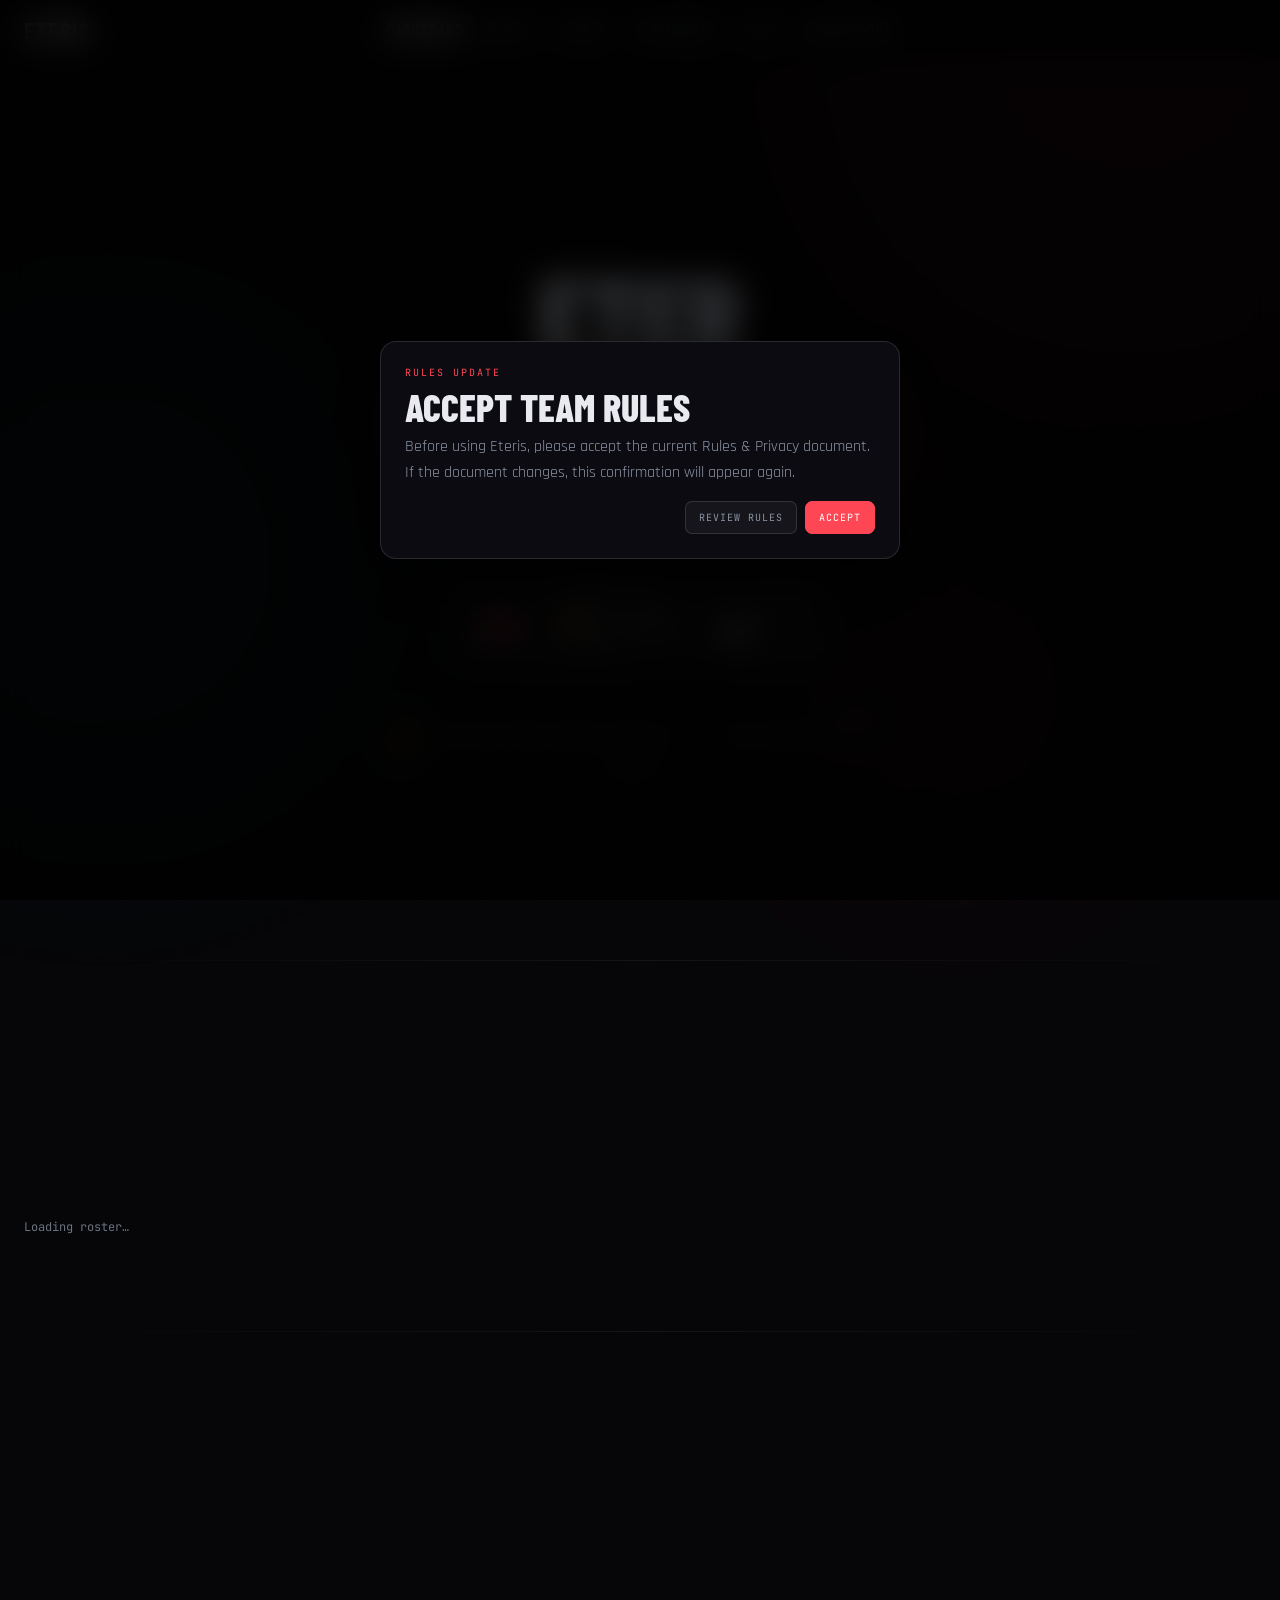
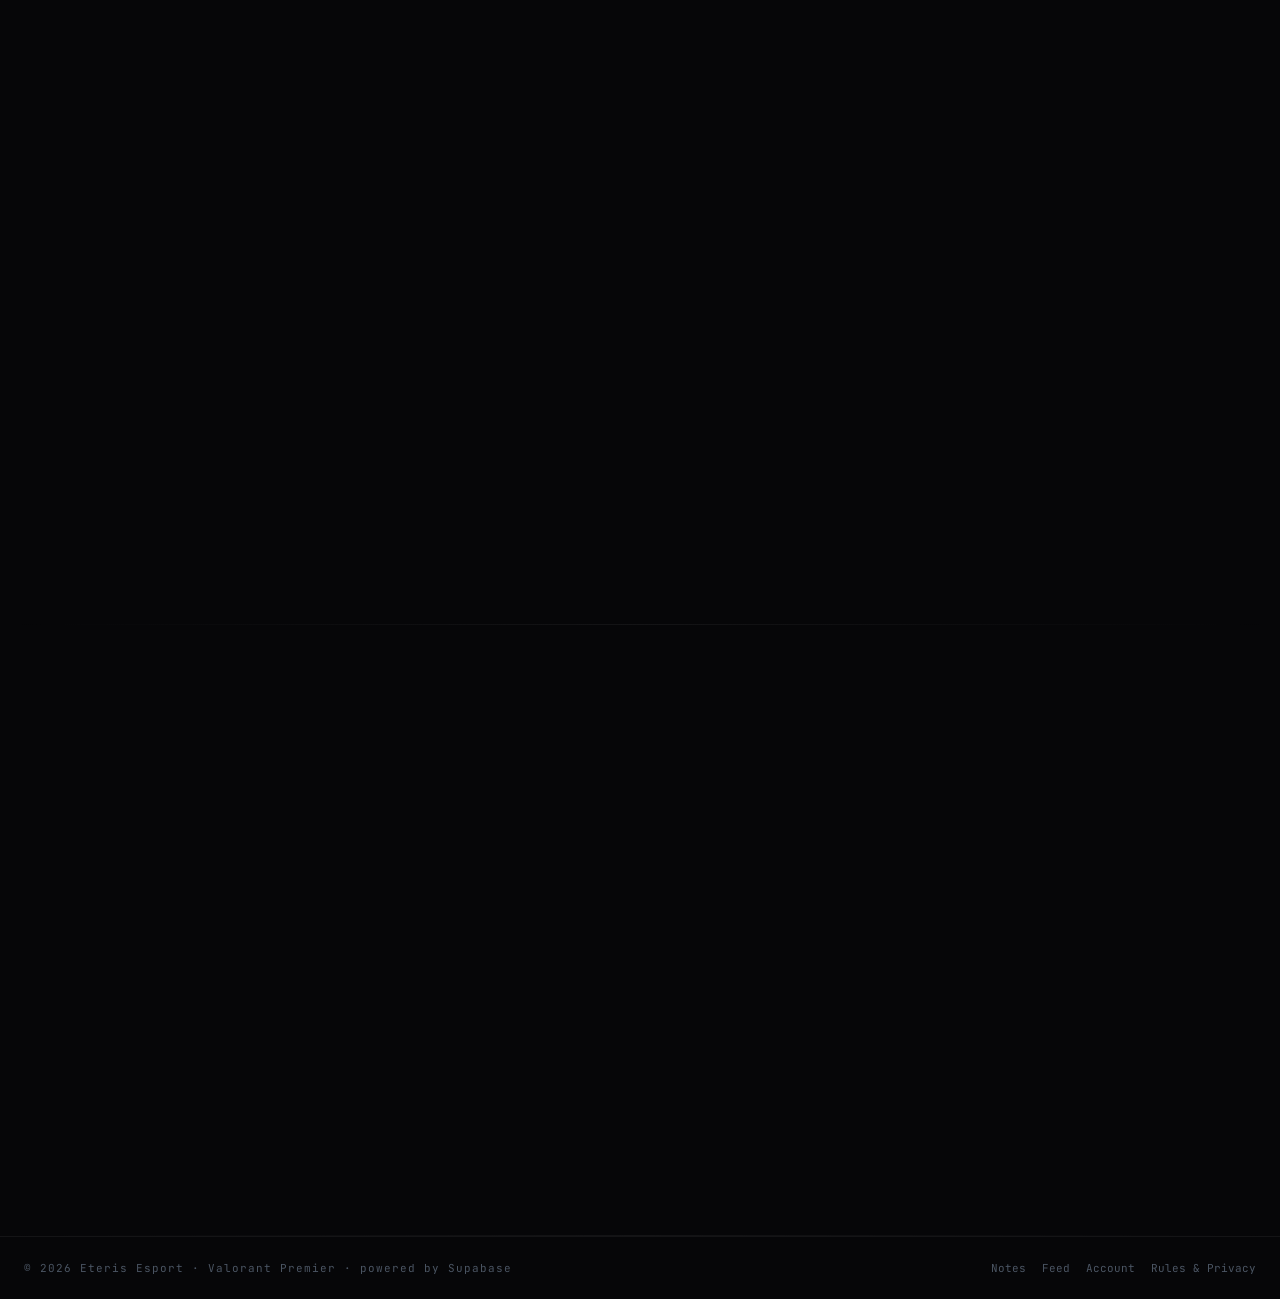
==== commit a41f9c8f: "Add files via upload" ====
--- a/index.html
+++ b/index.html
@@ -7,6 +7,7 @@
   <meta name="theme-color" content="#ff4655"/>
   <link rel="preconnect" href="https://fonts.googleapis.com"/>
   <link href="https://fonts.googleapis.com/css2?family=Rajdhani:wght@400;500;600;700&family=Barlow+Condensed:ital,wght@0,300;0,400;0,600;0,700;0,800;1,700&family=JetBrains+Mono:wght@400;500&display=swap" rel="stylesheet"/>
+  <link rel="stylesheet" href="nav-user.css"/>
   <script src="https://cdn.jsdelivr.net/npm/@supabase/supabase-js@2"></script>
   <script src="auth-modal.js"></script>
   <style>
@@ -276,11 +277,12 @@
 <nav>
   <a class="nav-logo" href="index.html"><div class="nav-logo-text">Eteris<span>.</span></div></a>
   <div class="nav-links">
-    <a class="nav-a" href="index.html">Dashboard</a>
+    <a class="nav-a active" href="index.html">Dashboard</a>
     <a class="nav-a" href="notes.html">Notes</a>
     <a class="nav-a" href="status.html">Status</a>
     <a class="nav-a" href="challenges.html">Challenges</a>
     <a class="nav-a" href="feed.html">Feed</a>
+    <a class="nav-a" href="suggestions.html">Suggestions</a>
   </div>
   <div style="display:flex;align-items:center;gap:10px">
     <div id="nav-user-area-idx"></div>
--- a/nav-user.css
+++ b/nav-user.css
@@ -0,0 +1,132 @@
+body > nav {
+  position: sticky;
+  top: 0;
+  left: auto;
+  right: auto;
+  z-index: 200;
+  width: 100%;
+  height: 60px;
+  min-height: 60px;
+  display: flex;
+  align-items: center;
+  justify-content: space-between;
+  flex-shrink: 0;
+  padding: 0 max(24px, calc((100vw - 1280px) / 2));
+  background: rgba(6, 6, 8, .92);
+  border-bottom: 1px solid var(--border, rgba(255, 255, 255, .07));
+  backdrop-filter: blur(22px) saturate(1.25);
+}
+
+body > nav .nav-logo,
+body > nav > a:first-child {
+  display: inline-flex;
+  align-items: center;
+  text-decoration: none;
+}
+
+body > nav .nav-logo-text {
+  font-family: var(--font-head, 'Barlow Condensed', sans-serif);
+  font-size: 22px;
+  font-weight: 700;
+  line-height: 1;
+  letter-spacing: 2px;
+  text-transform: uppercase;
+  color: var(--text, #e8eaf0);
+}
+
+body > nav .nav-logo-text span {
+  color: var(--red, #ff4655);
+}
+
+body > nav .nav-links {
+  position: absolute;
+  left: 50%;
+  transform: translateX(-50%);
+  display: flex;
+  align-items: center;
+  gap: 2px;
+}
+
+body > nav .nav-a {
+  display: inline-flex;
+  align-items: center;
+  justify-content: center;
+  padding: 8px 12px;
+  border: 0;
+  border-radius: 6px;
+  background: transparent;
+  color: var(--muted, #6b7280);
+  font-family: var(--font-head, 'Barlow Condensed', sans-serif);
+  font-size: 15px;
+  font-weight: 600;
+  line-height: 1;
+  letter-spacing: 1.5px;
+  text-transform: uppercase;
+  text-decoration: none;
+  white-space: nowrap;
+  cursor: pointer;
+  transition: color .15s, background .15s;
+}
+
+body > nav .nav-a:hover,
+body > nav .nav-a.active {
+  color: var(--text, #e8eaf0);
+  background: rgba(255, 255, 255, .04);
+}
+
+#nav-user-area,
+#nav-user-area-idx,
+#nav-user-area > div,
+#nav-user-area-idx > div,
+.nav-right {
+  display: flex;
+  align-items: center;
+  gap: 8px;
+}
+
+.nav-user-pill {
+  box-sizing: border-box;
+  height: 36px;
+  min-height: 36px;
+  display: inline-flex;
+  align-items: center;
+  gap: 8px;
+  padding: 4px 12px 4px 4px;
+  border-radius: 100px;
+  line-height: 1;
+  white-space: nowrap;
+}
+
+.nav-user-av {
+  box-sizing: border-box;
+  width: 26px;
+  height: 26px;
+  min-width: 26px;
+  min-height: 26px;
+  line-height: 1;
+}
+
+.nav-user-name {
+  line-height: 1;
+}
+
+nav .login-btn,
+#nav-user-area .login-btn,
+#nav-user-area-idx .login-btn {
+  box-sizing: border-box;
+  height: 28px;
+  min-height: 28px;
+  display: inline-flex;
+  align-items: center;
+  justify-content: center;
+  padding: 0 11px;
+  border-radius: 6px;
+  line-height: 1;
+  white-space: nowrap;
+}
+
+@media (max-width: 1050px) {
+  body > nav .nav-links {
+    display: none;
+  }
+}
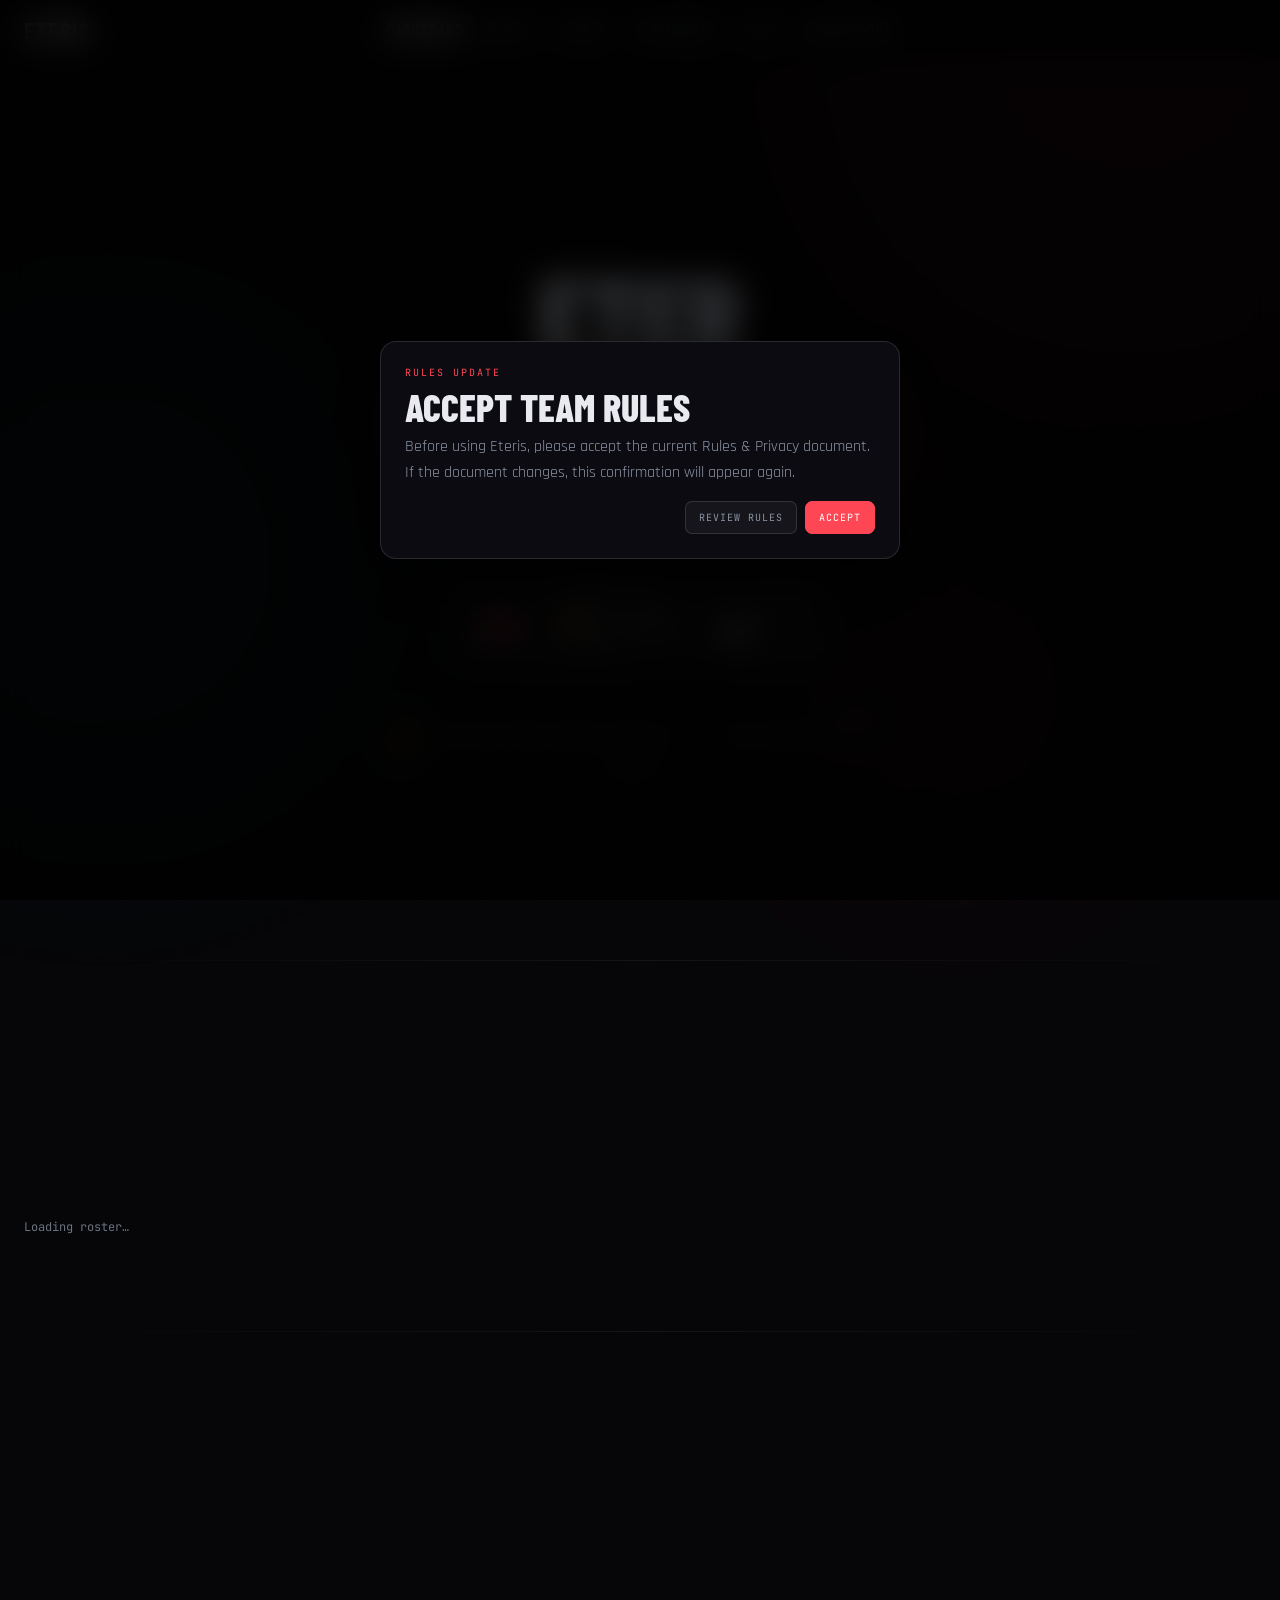
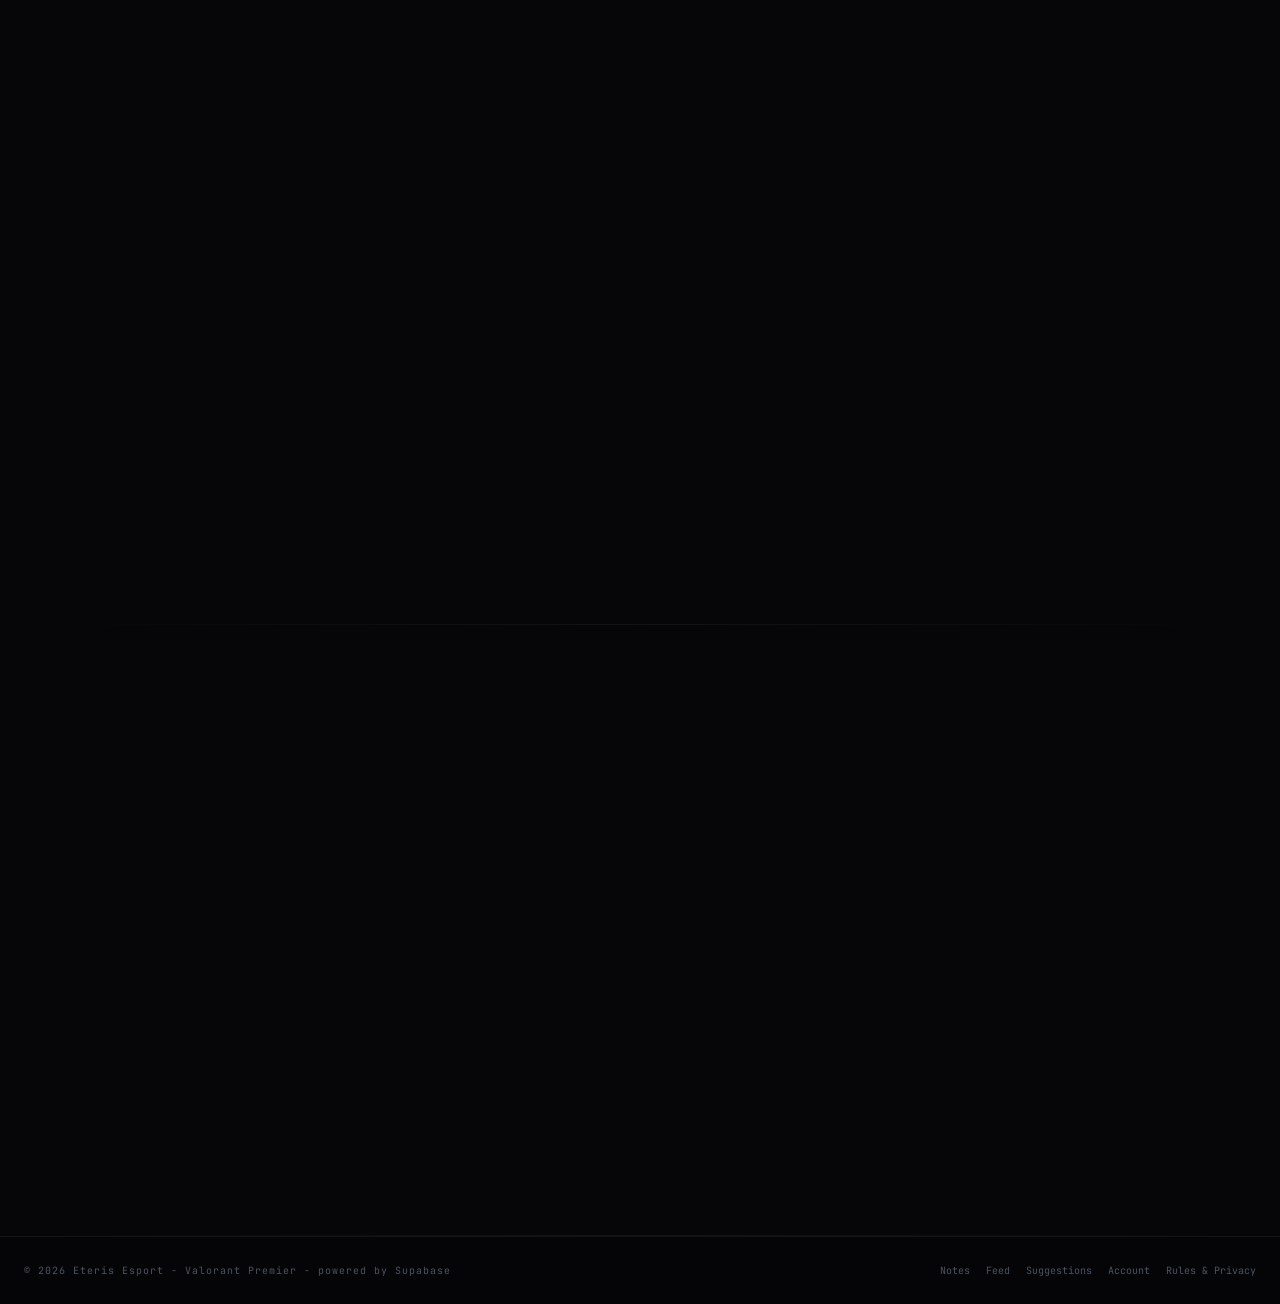
==== commit a8e4bbd4: "Add files via upload" ====
--- a/index.html
+++ b/index.html
@@ -720,6 +720,8 @@
   updateScrollTopBtn();
 })();
 </script>
+<script src="shared-ui.js"></script>
+<script src="site-footer.js"></script>
 <script src="rules-consent.js"></script>
 </body>
 </html>
--- a/nav-user.css
+++ b/nav-user.css
@@ -95,6 +95,16 @@
   border-radius: 100px;
   line-height: 1;
   white-space: nowrap;
+  background: rgba(255, 255, 255, .05);
+  border: 1px solid rgba(255, 255, 255, .08) !important;
+  color: var(--text, #e8eaf0);
+  text-decoration: none;
+  transition: border-color .15s, background .15s;
+}
+
+.nav-user-pill:hover {
+  border-color: rgba(255, 255, 255, .16) !important;
+  background: rgba(255, 255, 255, .065);
 }
 
 .nav-user-av {
@@ -104,6 +114,7 @@
   min-width: 26px;
   min-height: 26px;
   line-height: 1;
+  border-color: rgba(255, 255, 255, .14) !important;
 }
 
 .nav-user-name {
@@ -125,8 +136,94 @@
   white-space: nowrap;
 }
 
+.nav-menu-btn {
+  box-sizing: border-box;
+  width: 34px;
+  height: 34px;
+  display: none;
+  align-items: center;
+  justify-content: center;
+  border: 1px solid var(--border, rgba(255, 255, 255, .07));
+  border-radius: 7px;
+  background: rgba(255, 255, 255, .04);
+  color: var(--text, #e8eaf0);
+  cursor: pointer;
+}
+
+.nav-menu-btn span,
+.nav-menu-btn::before,
+.nav-menu-btn::after {
+  content: '';
+  position: absolute;
+  width: 14px;
+  height: 1px;
+  background: currentColor;
+  transition: transform .15s;
+}
+
+.nav-menu-btn::before { transform: translateY(-5px); }
+.nav-menu-btn::after { transform: translateY(5px); }
+.nav-menu-btn.open span { opacity: 0; }
+.nav-menu-btn.open::before { transform: rotate(45deg); }
+.nav-menu-btn.open::after { transform: rotate(-45deg); }
+
+.nav-mobile-menu {
+  position: fixed;
+  top: 68px;
+  left: 10px;
+  right: 10px;
+  z-index: 199;
+  display: none;
+  padding: 8px;
+  border: 1px solid var(--border, rgba(255, 255, 255, .07));
+  border-radius: 10px;
+  background: rgba(10, 10, 14, .98);
+  box-shadow: 0 18px 60px rgba(0, 0, 0, .55);
+}
+
+.nav-mobile-menu.open { display: grid; }
+.nav-mobile-menu .nav-a { width: 100%; justify-content: flex-start; padding: 11px 12px; }
+
 @media (max-width: 1050px) {
   body > nav .nav-links {
     display: none;
   }
-}
+
+  .nav-menu-btn {
+    position: relative;
+    display: inline-flex;
+  }
+
+  #nav-user-area,
+  #nav-user-area-idx,
+  #nav-user-area > div,
+  #nav-user-area-idx > div,
+  .nav-right {
+    gap: 5px;
+  }
+}
+
+@media (max-width: 620px) {
+  body > nav {
+    padding: 0 10px;
+  }
+
+  .nav-user-name,
+  nav .admin-edit-btn,
+  #nav-user-area .admin-edit-btn,
+  #nav-user-area-idx .admin-edit-btn {
+    display: none;
+  }
+
+  .nav-user-pill {
+    width: 36px;
+    padding: 4px;
+  }
+
+  nav .login-btn,
+  #nav-user-area .login-btn,
+  #nav-user-area-idx .login-btn {
+    padding: 0 8px;
+    font-size: 9px;
+  }
+}
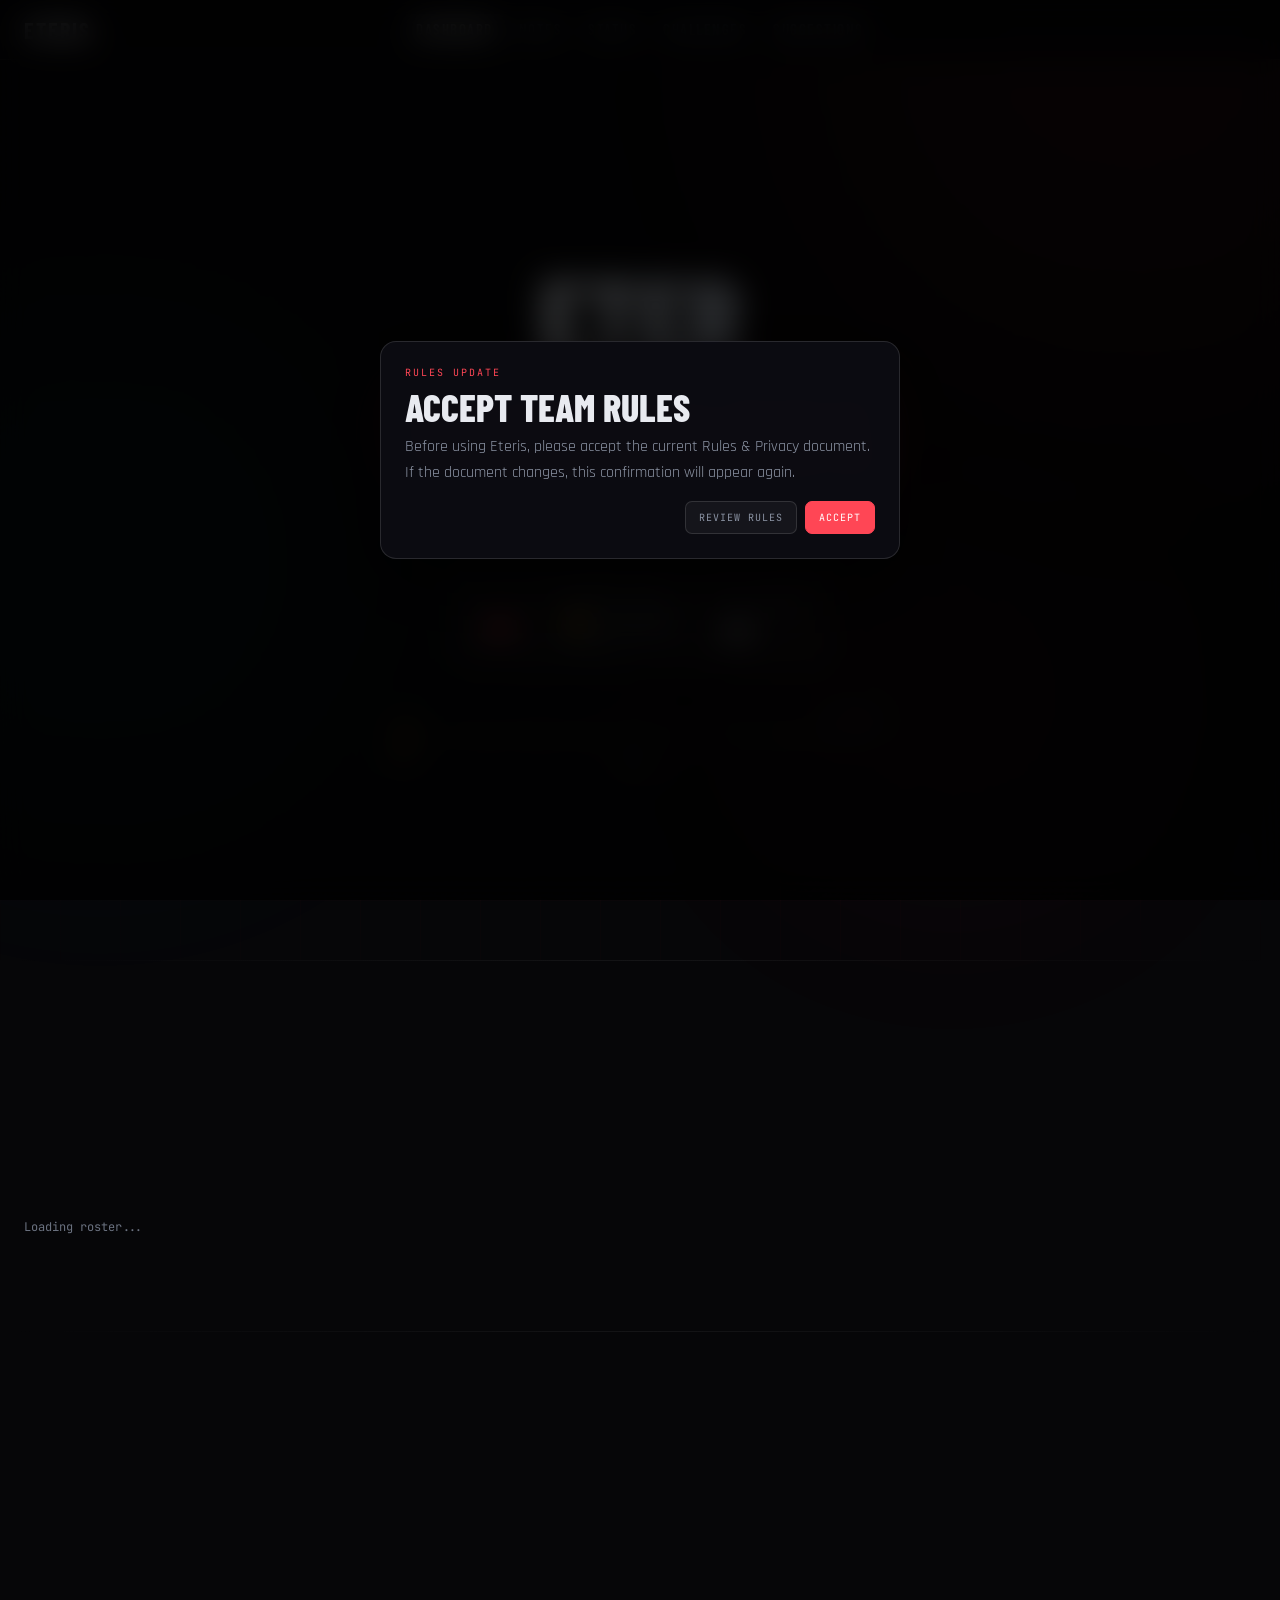
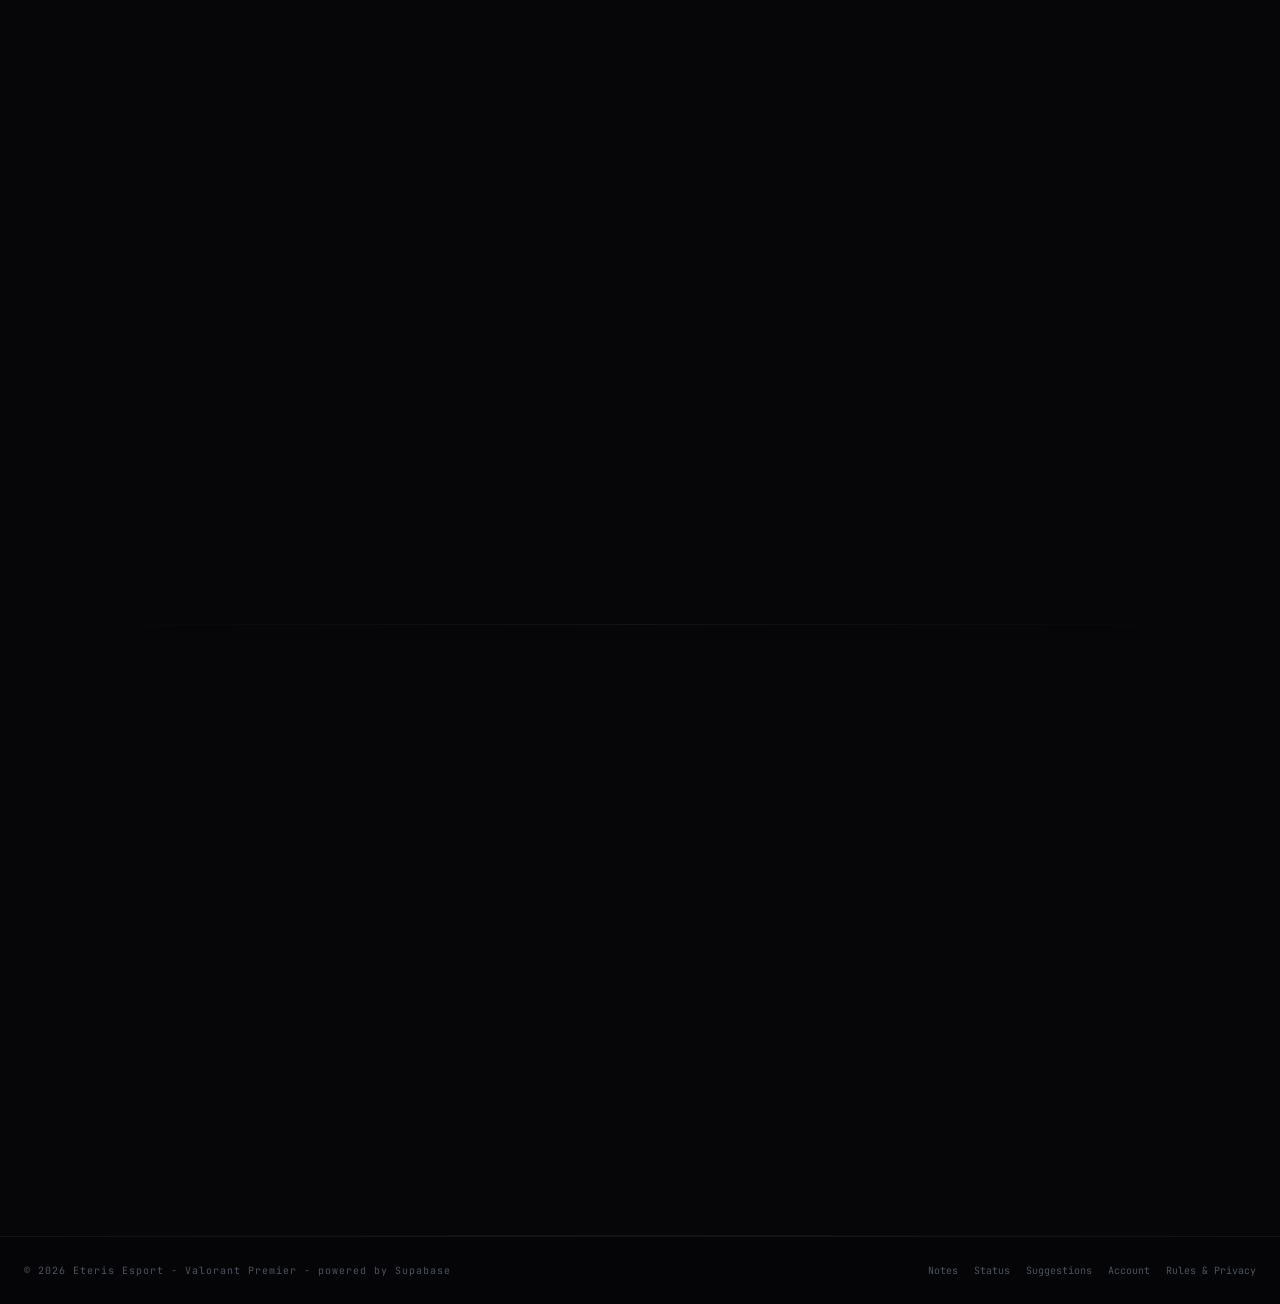
==== commit 934e355a: "V6 Update" ====
--- a/index.html
+++ b/index.html
@@ -1,13 +1,13 @@
-<!DOCTYPE html>
+﻿<!DOCTYPE html>
 <html lang="en">
 <head>
   <meta charset="UTF-8"/>
   <meta name="viewport" content="width=device-width, initial-scale=1.0"/>
-  <title>Eteris · Premier Dashboard</title>
+  <title>Eteris - Premier Dashboard</title>
   <meta name="theme-color" content="#ff4655"/>
   <link rel="preconnect" href="https://fonts.googleapis.com"/>
   <link href="https://fonts.googleapis.com/css2?family=Rajdhani:wght@400;500;600;700&family=Barlow+Condensed:ital,wght@0,300;0,400;0,600;0,700;0,800;1,700&family=JetBrains+Mono:wght@400;500&display=swap" rel="stylesheet"/>
-  <link rel="stylesheet" href="nav-user.css"/>
+  <link rel="stylesheet" href="nav-user.css?v=nav-unified"/>
   <script src="https://cdn.jsdelivr.net/npm/@supabase/supabase-js@2"></script>
   <script src="auth-modal.js"></script>
   <style>
@@ -50,9 +50,6 @@
     .nav-user-name{font-family:var(--font-mono);font-size:10px;color:var(--text);letter-spacing:.5px}
     .login-btn{font-family:var(--font-mono);font-size:10px;letter-spacing:1px;text-transform:uppercase;color:var(--muted);background:rgba(255,255,255,.04);border:1px solid var(--border);border-radius:6px;padding:5px 12px;cursor:pointer;transition:all .15s}
     .login-btn:hover{color:var(--text);border-color:var(--border-hv)}
-    .admin-edit-btn{color:var(--red);background:var(--red-dim);border-color:rgba(255,70,85,.25)}
-    .admin-edit-btn:hover{color:#fff;background:rgba(255,70,85,.22);border-color:rgba(255,70,85,.45)}
-    .admin-edit-btn.off{color:var(--muted);background:rgba(255,255,255,.04);border-color:var(--border)}
     .scroll-top-btn{position:fixed;right:24px;bottom:24px;z-index:220;width:44px;height:44px;border-radius:10px;border:1px solid var(--border);background:rgba(12,12,18,.88);color:var(--muted);display:flex;align-items:center;justify-content:center;cursor:pointer;opacity:0;pointer-events:none;transform:translateY(12px);transition:opacity .18s,transform .18s,border-color .18s,background .18s,color .18s;backdrop-filter:blur(16px);box-shadow:0 14px 34px rgba(0,0,0,.38)}
     .scroll-top-btn::before{content:'';position:absolute;left:11px;right:11px;top:0;height:2px;background:var(--red);border-radius:0 0 2px 2px;opacity:.75}
     .scroll-top-btn svg{position:relative;z-index:1;width:19px;height:19px;stroke:currentColor;fill:none;stroke-width:2;stroke-linecap:round;stroke-linejoin:round;transition:transform .18s}
@@ -125,29 +122,6 @@
     .class-Initiator{color:#34d399;border-color:rgba(52,211,153,.25);background:rgba(52,211,153,.08)}
     .class-Sentinel{color:#60a5fa;border-color:rgba(96,165,250,.25);background:rgba(96,165,250,.08)}
     .class-Flex{color:#e879f9;border-color:rgba(232,121,249,.25);background:rgba(232,121,249,.07)}
-    .card-admin{display:none;margin-top:16px;padding-top:14px;border-top:1px solid var(--border);flex-direction:column;gap:10px}
-    body.secure .card-admin{display:flex}
-    .card-admin-label{font-family:var(--font-mono);font-size:9px;letter-spacing:1px;text-transform:uppercase;color:var(--muted);margin-bottom:5px}
-    .pill-row{display:flex;gap:6px;flex-wrap:wrap}
-    .pill-btn{font-family:var(--font-mono);font-size:10px;letter-spacing:.5px;text-transform:uppercase;padding:4px 11px;border-radius:20px;border:1px solid var(--border);background:rgba(255,255,255,.04);color:var(--muted);cursor:pointer;transition:all .15s;line-height:1}
-    .pill-btn:hover{color:var(--text);border-color:var(--border-hv)}
-    .pill-btn.active-IGL{color:var(--red);background:var(--red-dim);border-color:rgba(255,70,85,.35)}
-    .pill-btn.active-Commander{color:var(--gold);background:var(--gold-dim);border-color:rgba(245,158,11,.35)}
-    .pill-btn.active-Captain{color:var(--cyan);background:rgba(0,212,255,.1);border-color:rgba(0,212,255,.35)}
-    .pill-btn.active-Reserve{color:var(--gold);background:rgba(245,158,11,.1);border-color:rgba(245,158,11,.35)}
-    .pill-btn.active-none{color:var(--muted2);background:rgba(255,255,255,.06);border-color:var(--border-hv)}
-    .pill-btn.active-class-Duelist{color:#ff9f43;background:rgba(255,159,67,.1);border-color:rgba(255,159,67,.35)}
-    .pill-btn.active-class-Controller{color:#a78bfa;background:rgba(167,139,250,.1);border-color:rgba(167,139,250,.35)}
-    .pill-btn.active-class-Initiator{color:#34d399;background:rgba(52,211,153,.1);border-color:rgba(52,211,153,.35)}
-    .pill-btn.active-class-Sentinel{color:#60a5fa;background:rgba(96,165,250,.1);border-color:rgba(96,165,250,.35)}
-    .pill-btn.active-class-Flex{color:#e879f9;background:rgba(232,121,249,.1);border-color:rgba(232,121,249,.35)}
-    .pill-btn.active-class-none{color:var(--muted2);background:rgba(255,255,255,.04);border-color:var(--border)}
-    .agents-input{width:100%;font-family:var(--font-body);font-size:13px;font-weight:600;color:var(--text);background:rgba(255,255,255,.04);border:1px solid var(--border);border-radius:var(--radius);padding:7px 12px;outline:none;caret-color:var(--red);transition:border-color .15s}
-    .agents-input:focus{border-color:rgba(255,70,85,.4)}
-    .agents-input::placeholder{color:var(--muted2)}
-    .toggle-btn{font-family:var(--font-body);font-size:13px;font-weight:600;padding:6px 14px;border-radius:6px;border:1px solid;cursor:pointer;transition:all .15s;width:100%;text-align:left}
-    .toggle-btn.make-reserve{color:var(--gold);border-color:rgba(245,158,11,.3);background:var(--gold-dim)}
-    .toggle-btn.make-active{color:var(--green);border-color:rgba(16,185,129,.3);background:var(--green-dim)}
 
     /* NEXT MAP */
     .next-map-card{background:var(--bg2);border:1px solid var(--border);border-radius:var(--radius-lg);overflow:hidden;display:grid;grid-template-columns:1fr 1fr;min-height:380px;position:relative}
@@ -206,23 +180,6 @@
     .track-ticks{display:flex;justify-content:space-between}
     .track-tick{font-family:var(--font-mono);font-size:9px;color:var(--muted2);letter-spacing:.5px}
 
-    /* ADMIN */
-    .score-editor{display:none;margin-top:32px;padding-top:32px;border-top:1px solid var(--border)}
-    body.secure .score-editor{display:block}
-    .score-editor-title{font-family:var(--font-head);font-size:18px;font-weight:700;text-transform:uppercase;letter-spacing:1px;margin-bottom:16px;color:var(--red)}
-    .editor-row{display:flex;gap:12px;flex-wrap:wrap;align-items:flex-end}
-    .next-map-editor{display:none;margin-top:24px;padding:24px;background:rgba(255,255,255,.02);border:1px solid var(--border);border-radius:var(--radius-lg)}
-    body.secure .next-map-editor{display:block}
-    .history-manager{display:none;margin-top:24px;padding:24px;background:rgba(255,255,255,.02);border:1px solid var(--border);border-radius:var(--radius-lg)}
-    body.secure .history-manager{display:block}
-    .admin-label{font-family:var(--font-head);font-size:16px;font-weight:700;text-transform:uppercase;letter-spacing:1px;color:var(--red);margin-bottom:14px}
-    .map-select-grid{display:grid;grid-template-columns:repeat(auto-fill,minmax(120px,1fr));gap:8px;margin-bottom:16px}
-    .map-select-item{cursor:pointer;border-radius:var(--radius);overflow:hidden;border:2px solid transparent;transition:border-color .15s,transform .15s}
-    .map-select-item:hover{transform:scale(1.03)}
-    .map-select-item.active{border-color:var(--red)}
-    .map-select-item img{width:100%;aspect-ratio:16/9;object-fit:cover;display:block}
-    .map-select-item-name{font-family:var(--font-head);font-size:12px;font-weight:700;text-transform:uppercase;text-align:center;padding:4px;background:var(--bg3);color:var(--text)}
-
     /* FORMS */
     .field{display:flex;flex-direction:column;gap:6px;flex:1;min-width:140px}
     .field-label{font-family:var(--font-mono);font-size:10px;letter-spacing:1.5px;text-transform:uppercase;color:var(--muted)}
@@ -258,10 +215,6 @@
     .reveal{opacity:0;transform:translateY(20px);transition:opacity .6s cubic-bezier(.22,1,.36,1),transform .6s cubic-bezier(.22,1,.36,1)}
     .reveal.in{opacity:1;transform:translateY(0)}
     .reveal-d1{transition-delay:.05s}.reveal-d2{transition-delay:.1s}.reveal-d3{transition-delay:.15s}.reveal-d4{transition-delay:.2s}.reveal-d5{transition-delay:.25s}
-    .del-hist{display:none;margin-left:auto;font-family:var(--font-mono);font-size:10px;color:var(--red);background:none;border:none;cursor:pointer;opacity:.6;transition:opacity .15s}
-    .del-hist:hover{opacity:1}
-    body.secure .del-hist{display:inline}
-
     footer{position:relative;z-index:1;border-top:1px solid var(--border);padding:24px max(24px,calc((100vw - 1280px)/2));display:flex;align-items:center;justify-content:space-between;flex-wrap:wrap;gap:12px}
     .footer-left{font-family:var(--font-mono);font-size:11px;letter-spacing:1px;color:var(--muted2)}
     .footer-right{display:flex;align-items:center;gap:16px}
@@ -281,7 +234,6 @@
     <a class="nav-a" href="notes.html">Notes</a>
     <a class="nav-a" href="status.html">Status</a>
     <a class="nav-a" href="challenges.html">Challenges</a>
-    <a class="nav-a" href="feed.html">Feed</a>
     <a class="nav-a" href="suggestions.html">Suggestions</a>
   </div>
   <div style="display:flex;align-items:center;gap:10px">
@@ -294,12 +246,12 @@
     <h1 class="hero-title"><span class="line1">ETER</span><span class="line2">VANGUARDS</span></h1>
     <p class="hero-sub">Premier Season Dashboard</p>
     <div class="hero-score-preview">
-      <div class="score-num" id="hero-score">—</div>
+      <div class="score-num" id="hero-score">&mdash;</div>
       <div class="score-sep"></div>
       <div class="score-info">
         <span class="score-label">Premier Score</span>
         <div class="score-target"><span style="color:var(--gold)" id="hero-target">500</span><span style="color:var(--muted);font-size:14px;font-family:var(--font-mono)"> to qualify</span></div>
-        <div style="font-family:var(--font-mono);font-size:10px;color:var(--muted2);margin-top:4px" id="hero-season">Loading…</div>
+        <div style="font-family:var(--font-mono);font-size:10px;color:var(--muted2);margin-top:4px" id="hero-season">Loading...</div>
       </div>
       <div class="score-sep"></div>
       <div class="score-info">
@@ -327,7 +279,7 @@
     <p class="section-sub">Active players and reserve for the Premier season.</p>
   </div>
   <div class="roster-grid" id="roster-grid">
-    <div style="color:var(--muted);font-family:var(--font-mono);font-size:12px">Loading roster…</div>
+    <div style="color:var(--muted);font-family:var(--font-mono);font-size:12px">Loading roster...</div>
   </div>
 </section>
 
@@ -358,31 +310,11 @@
       </div>
     </div>
   </div>
-  <div class="next-map-editor reveal">
-    <div class="admin-label">Edit next map</div>
-    <div class="map-select-grid" id="map-select-grid"></div>
-    <div class="editor-row" style="margin-top:12px">
-      <div class="field"><span class="field-label">Date</span><input class="field-input" id="nm-date-in" type="text" placeholder="e.g. 09.05.2026"/></div>
-      <div class="field"><span class="field-label">Time</span><input class="field-input" id="nm-time-in" type="text" placeholder="e.g. 20:00"/></div>
-      <button class="btn btn-red btn-sm" onclick="saveNextMap()">Save</button>
-    </div>
-  </div>
   <div class="section-header reveal" style="margin-top:64px">
     <div class="section-eyebrow">History</div>
     <h2 class="section-title">Map <span class="accent">Results</span></h2>
   </div>
   <div class="map-history-grid reveal" id="map-history-grid"></div>
-  <div class="history-manager reveal">
-    <div class="admin-label">Add map result</div>
-    <div class="editor-row">
-      <div class="field" style="min-width:160px"><span class="field-label">Map</span><select class="field-input" id="hist-map-sel" style="cursor:pointer"></select></div>
-      <div class="field" style="max-width:120px"><span class="field-label">Score (Us)</span><input class="field-input" id="hist-us" type="number" min="0" max="13" placeholder="13"/></div>
-      <div class="field" style="max-width:120px"><span class="field-label">Score (Them)</span><input class="field-input" id="hist-them" type="number" min="0" max="13" placeholder="5"/></div>
-      <div class="field"><span class="field-label">Opponent</span><input class="field-input" id="hist-opp" type="text" placeholder="Team name"/></div>
-      <div class="field" style="max-width:110px"><span class="field-label">Result</span><select class="field-input" id="hist-result" style="cursor:pointer"><option value="win">Win</option><option value="loss">Loss</option><option value="upcoming">Upcoming</option></select></div>
-      <button class="btn btn-red btn-sm" onclick="addMapHistory()">Add</button>
-    </div>
-  </div>
 </section>
 
 <div class="divider"></div>
@@ -395,7 +327,7 @@
   </div>
   <div class="score-panel reveal">
     <div class="score-big">
-      <div class="score-big-num" id="score-big">—</div>
+      <div class="score-big-num" id="score-big">&mdash;</div>
       <div class="score-big-label">Current Score</div>
     </div>
     <div class="score-track">
@@ -413,25 +345,14 @@
       <div class="milestone" id="ms-mid"><span class="ms-label">Halfway</span><span class="ms-val">300</span></div>
     </div>
   </div>
-  <div class="score-editor reveal">
-    <div class="score-editor-title">Edit Score</div>
-    <div class="editor-row">
-      <div class="field"><span class="field-label">Current Score</span><input class="field-input" id="edit-score" type="number" placeholder="0"/></div>
-      <div class="field"><span class="field-label">Qualification threshold</span><input class="field-input" id="edit-target" type="number" placeholder="500"/></div>
-      <div class="field"><span class="field-label">Score MAX</span><input class="field-input" id="edit-max" type="number" placeholder="600"/></div>
-      <div class="field"><span class="field-label">Season / Act</span><input class="field-input" id="edit-season" type="text" placeholder="Episode 8 Act 3"/></div>
-      <button class="btn btn-red btn-sm" onclick="saveScore()">Save</button>
-    </div>
-  </div>
 </section>
 
 <div class="divider"></div>
 
 <footer>
-  <div class="footer-left">© 2026 Eteris Esport · Valorant Premier · powered by Supabase</div>
+  <div class="footer-left">&copy; 2026 Eteris Esport - Valorant Premier - powered by Supabase</div>
   <div class="footer-right">
     <a class="footer-link" href="notes.html">Notes</a>
-    <a class="footer-link" href="feed.html">Feed</a>
     <a class="footer-link" href="account.html">Account</a>
     <a class="footer-link" href="rules.html">Rules & Privacy</a>
   </div>
@@ -448,7 +369,7 @@
   <div class="modal">
     <div class="modal-title">Login</div>
     <div class="modal-sub">Enter your personal access code to log in.</div>
-    <input class="field-input" id="sec-input" type="password" placeholder="Access code…" style="width:100%"/>
+    <input class="field-input" id="sec-input" type="password" placeholder="Access code..." style="width:100%"/>
     <div class="modal-err" id="sec-err"></div>
     <div class="modal-actions">
       <button class="btn btn-red btn-sm" onclick="submitSecure()">Login</button>
@@ -468,41 +389,30 @@
   'sb_publishable_ZsL8foOFNJYOa3FW4YoKdw_-gJCnZ5P'
 );
 
-/* ── SESSION ── */
+/* SESSION */
 const SESSION_KEY='eteris_social_user';
 const getSession=()=>{try{return JSON.parse(localStorage.getItem(SESSION_KEY)||'null');}catch{return null;}};
 const setSession=u=>{if(u)localStorage.setItem(SESSION_KEY,JSON.stringify(u));else localStorage.removeItem(SESSION_KEY);};
 let socialUser=getSession();
 let secureMode=false;
 
-/* ── NAV ── */
+/* NAV */
 function renderNavUser(){
   const area=document.getElementById('nav-user-area-idx');if(!area)return;
   if(!socialUser){area.innerHTML=`<button class="login-btn" onclick="openLogin()">Login</button>`;return;}
   const shownName=socialUser.display_name||socialUser.username;
   const avH=socialUser.avatar_url?`<img src="${socialUser.avatar_url}" alt=""/>`:(shownName||'?').slice(0,2).toUpperCase();
-  const editBtn=socialUser.is_admin?`<button class="login-btn admin-edit-btn ${secureMode?'':'off'}" onclick="toggleAdminEdit()">${secureMode?'Editing':'Edit'}</button>`:'';
+  const editBtn=socialUser.is_admin?`<a class="login-btn" href="edit.html">Edit</a>`:'';
   area.innerHTML=`<div style="display:flex;align-items:center;gap:8px"><a class="nav-user-pill" href="account.html"><div class="nav-user-av">${avH}</div><span class="nav-user-name">${shownName}</span></a>${editBtn}<button class="login-btn" onclick="logoutNav()">Logout</button></div>`;
 }
-function logoutNav(){socialUser=null;setSession(null);secureMode=false;document.body.classList.remove('secure');renderNavUser();}
-function setAdminEditMode(on){
-  secureMode=!!(on&&socialUser?.is_admin);
-  document.body.classList.toggle('secure',secureMode);
-  document.querySelectorAll('.del-hist').forEach(b=>b.style.display=secureMode?'inline':'none');
-  renderNavUser();
-}
-function toggleAdminEdit(){
-  if(!socialUser?.is_admin)return;
-  setAdminEditMode(!secureMode);
-}
-function openLogin(){EterisAuth.open({copy:'Enter your private access code to log in.',onLogin:data=>{socialUser=data;setSession(data);renderNavUser();if(data.is_admin)setAdminEditMode(false);toast(`Welcome, ${data.display_name||data.username}!${data.is_admin?' Edit mode available.':''}`);}});}
+function logoutNav(){socialUser=null;setSession(null);secureMode=false;renderNavUser();}
+function openLogin(){EterisAuth.open({copy:'Enter your private access code to log in.',onLogin:data=>{socialUser=data;setSession(data);renderNavUser();toast(`Welcome, ${data.display_name||data.username}!`);}});}
 async function submitSecure(){
   const code=document.getElementById('sec-input').value.trim();
   const{data,error}=await sb.from('accounts').select('*').eq('access_code',code).single();
   if(data){
     socialUser=data;setSession(data);closeModal('modal-secure');renderNavUser();
-    if(data.is_admin)setAdminEditMode(false);
-    toast(`Welcome, ${data.display_name||data.username}!${data.is_admin?' Edit mode available.':''}`);
+    toast(`Welcome, ${data.display_name||data.username}!`);
   }else{
     document.getElementById('sec-err').textContent='Invalid code.';
     document.getElementById('sec-input').value='';document.getElementById('sec-input').focus();
@@ -513,7 +423,7 @@
 document.querySelectorAll('.overlay').forEach(o=>o.addEventListener('click',e=>{if(e.target===o)o.classList.remove('open');}));
 document.addEventListener('keydown',e=>{if(e.key==='Escape')document.querySelectorAll('.overlay.open').forEach(o=>o.classList.remove('open'));});
 
-/* ── UTILS ── */
+/* UTILS */
 const MAPS=['abyss','ascent','bind','breeze','corrode','fracture','haven','icebox','lotus','pearl','split','sunset'];
 const MAP_IMG=n=>`maps/${n}.png`;
 const CLASSES=['Duelist','Controller','Initiator','Sentinel','Flex','none'];
@@ -523,7 +433,7 @@
 document.querySelectorAll('.reveal').forEach(el=>ro.observe(el));
 function toast(msg,ok=true){const el=document.getElementById('snackbar');document.getElementById('snackbar-txt').textContent=msg;el.classList.toggle('ok',ok);el.classList.remove('show');void el.offsetWidth;el.classList.add('show');clearTimeout(el._t);el._t=setTimeout(()=>el.classList.remove('show'),3000);}
 
-/* ── SCORE ── */
+/* SCORE */
 function applyScore(d){
   const pct=Math.min((d.current/d.max)*100,100);
   const qualPct=Math.min((d.target/d.max)*100,100);
@@ -544,30 +454,10 @@
   document.getElementById('ms-qual').classList.toggle('reached',d.current>=d.target);
   document.getElementById('ms-qual').classList.toggle('active',d.current<d.target&&d.current>0);
   document.getElementById('ms-top8').classList.toggle('reached',d.current>=d.max);
-  document.getElementById('edit-score').value=d.current;
-  document.getElementById('edit-target').value=d.target;
-  document.getElementById('edit-max').value=d.max;
-  document.getElementById('edit-season').value=d.season;
 }
 async function loadScore(){const{data}=await sb.from('premier_score').select('*').order('id',{ascending:false}).limit(1).single();if(data)applyScore(data);}
-async function saveScore(){
-  const current=parseInt(document.getElementById('edit-score').value)||0;
-  const target=parseInt(document.getElementById('edit-target').value)||500;
-  const max=parseInt(document.getElementById('edit-max').value)||600;
-  const season=document.getElementById('edit-season').value.trim();
-  const{data:ex}=await sb.from('premier_score').select('id').order('id').limit(1).single();
-  const{error}=await sb.from('premier_score').upsert({id:ex?.id||1,current,target,max,season,updated_at:new Date().toISOString()});
-  if(error){toast('Save error',false);return;}
-  applyScore({current,target,max,season});toast('Score updated ✓');
-}
-
-/* ── ROSTER ── */
-function buildRankBtns(rl,pid){
-  return RANKS.map(r=>{const cls=rl===r?`active-${r}`:'';return `<button class="pill-btn ${cls}" onclick="setRank(${pid},'${r}',this.closest('.player-card'))">${r==='none'?'No Rank':r}</button>`;}).join('');
-}
-function buildClassBtns(ac,pid){
-  return CLASSES.map(c=>{const active=ac===c||((!ac||ac==='none')&&c==='none');const cls=active?`active-class-${c}`:'';return `<button class="pill-btn ${cls}" onclick="saveClass(${pid},'${c}',this)">${CLASS_LABELS[c]||c}</button>`;}).join('');
-}
+
+/* ROSTER */
 function renderRoster(players,accounts){
   accounts=accounts||[];
   const grid=document.getElementById('roster-grid');
@@ -593,16 +483,7 @@
         <div class="player-info"><div class="player-name">${displayName}</div></div>
       </div>
       ${agentsHTML?`<div class="player-agents-row">${agentsHTML}</div>`:''}
-      ${classBadgeHTML}
-      <div class="card-admin">
-        <div><div class="card-admin-label">Assign rank</div><div class="pill-row">${buildRankBtns(rl,p.id)}</div></div>
-        <div><div class="card-admin-label" style="margin-top:8px;margin-bottom:5px">Class</div><div class="pill-row">${buildClassBtns(ac,p.id)}</div></div>
-        <div>
-          <div class="card-admin-label" style="margin-top:8px;margin-bottom:5px">Agents <span style="color:var(--muted2);font-size:8px">(comma separated)</span></div>
-          <input class="agents-input" type="text" placeholder="e.g. Jett, Omen" value="${agentsList.join(', ')}" onblur="saveAgents(${p.id},this.value)"/>
-        </div>
-        <button class="toggle-btn ${isReserve?'make-active':'make-reserve'}" style="margin-top:4px" onclick="toggleReserve(${p.id},${p.is_reserve})">${isReserve?'Move to active roster':'Move to reserve'}</button>
-      </div>`;
+      ${classBadgeHTML}`;
     grid.appendChild(card);
   });
   grid.querySelectorAll('.reveal').forEach(el=>ro.observe(el));
@@ -614,43 +495,20 @@
   ]);
   if(players)renderRoster(players,accounts||[]);
 }
-async function toggleReserve(id,cur){const{error}=await sb.from('premier_players').update({is_reserve:!cur}).eq('id',id);if(error){toast('Error',false);return;}toast(!cur?'Moved to reserve':'Moved to active roster');await loadRoster();}
-async function setRank(id,rank,cardEl){
-  const rankLabel=rank==='none'?null:rank;
-  const upd={rank_label:rankLabel};
-  if(rank==='Reserve')upd.is_reserve=true;
-  else if(cardEl.classList.contains('reserve')&&rank!=='Reserve')upd.is_reserve=false;
-  const{error}=await sb.from('premier_players').update(upd).eq('id',id);
-  if(error){toast('Error',false);return;}
-  toast('Rank updated ✓');await loadRoster();
-}
-async function saveClass(id,val,btn){
-  const{error}=await sb.from('premier_players').update({agent_class:val==='none'?null:val}).eq('id',id);
-  if(error){toast('Error',false);return;}
-  toast('Class saved ✓');
-  btn.closest('.pill-row').querySelectorAll('.pill-btn').forEach(b=>b.className='pill-btn '+(b===btn?`active-class-${val}`:''));
-  const card=btn.closest('.player-card');
-  const old=card.querySelector('.player-class-badge');if(old)old.remove();
-  if(val&&val!=='none'){const badge=document.createElement('div');badge.className=`player-class-badge class-${val}`;badge.textContent=val;card.insertBefore(badge,card.querySelector('.card-admin'));}
-}
-async function saveAgents(id,val){
-  const agents_list=val.split(',').map(s=>s.trim()).filter(Boolean);
-  const{error}=await sb.from('premier_players').update({agents_list}).eq('id',id);
-  if(error){toast('Error',false);return;}
-  toast('Agents saved ✓');
-}
-
-/* ── NEXT MAP ── */
+
+/* NEXT MAP */
 let selectedMap='';
 function buildMapSelectGrid(){
   const grid=document.getElementById('map-select-grid');
+  if(!grid)return;
   MAPS.forEach(name=>{
     const item=document.createElement('div');item.className='map-select-item';item.dataset.map=name;
     item.innerHTML=`<img src="${MAP_IMG(name)}" alt="${name}" loading="lazy"/><div class="map-select-item-name">${name.charAt(0).toUpperCase()+name.slice(1)}</div>`;
     item.onclick=()=>{document.querySelectorAll('.map-select-item').forEach(x=>x.classList.remove('active'));item.classList.add('active');selectedMap=name;};
     grid.appendChild(item);
   });
-  document.getElementById('hist-map-sel').innerHTML=MAPS.map(m=>`<option value="${m}">${m.charAt(0).toUpperCase()+m.slice(1)}</option>`).join('');
+  const histSelect=document.getElementById('hist-map-sel');
+  if(histSelect)histSelect.innerHTML=MAPS.map(m=>`<option value="${m}">${m.charAt(0).toUpperCase()+m.slice(1)}</option>`).join('');
 }
 function applyNextMap(d){
   const name=d.map_name||'';const cap=name?name.charAt(0).toUpperCase()+name.slice(1):'';
@@ -659,19 +517,11 @@
   if(name){img.src=MAP_IMG(name);img.style.display='block';}else img.style.display='none';
   document.getElementById('next-match-date').textContent=d.match_date||'TBA';
   document.getElementById('next-match-time').textContent=d.match_time||'TBA';
-  document.getElementById('nm-date-in').value=d.match_date||'';
-  document.getElementById('nm-time-in').value=d.match_time||'';
-  if(name){document.querySelectorAll('.map-select-item').forEach(x=>x.classList.toggle('active',x.dataset.map===name));selectedMap=name;}
+  if(name){selectedMap=name;}
 }
 async function loadNextMap(){const{data}=await sb.from('premier_next_map').select('*').order('id').limit(1).single();if(data)applyNextMap(data);}
-async function saveNextMap(){
-  const map_name=selectedMap;const match_date=document.getElementById('nm-date-in').value.trim();const match_time=document.getElementById('nm-time-in').value.trim();
-  const{data:ex}=await sb.from('premier_next_map').select('id').order('id').limit(1).single();
-  const{error}=await sb.from('premier_next_map').upsert({id:ex?.id||1,map_name,match_date,match_time,opponent:'',updated_at:new Date().toISOString()});
-  if(error){toast('Save error',false);return;}applyNextMap({map_name,match_date,match_time});toast('Map updated ✓');
-}
-
-/* ── MAP HISTORY ── */
+
+/* MAP HISTORY */
 function renderMapHistory(data){
   const grid=document.getElementById('map-history-grid');
   if(!data?.length){grid.innerHTML='<div style="color:var(--muted);font-family:var(--font-mono);font-size:12px;grid-column:1/-1">No map history yet.</div>';return;}
@@ -679,31 +529,15 @@
   data.forEach(h=>{
     const name=h.map_name||'';const cap=name.charAt(0).toUpperCase()+name.slice(1);
     const resLabel=h.result==='win'?'WIN':h.result==='loss'?'LOSS':'UPCOMING';
-    const score=(h.score_us!=null&&h.score_them!=null)?`<div class="map-hist-score">${h.score_us} — ${h.score_them}</div>`:'';
+    const score=(h.score_us!=null&&h.score_them!=null)?`<div class="map-hist-score">${h.score_us} - ${h.score_them}</div>`:'';
     const card=document.createElement('div');card.className='map-hist-card';
-    card.innerHTML=`<img src="${MAP_IMG(name)}" alt="${name}" loading="lazy"/><div class="map-hist-info"><div style="display:flex;align-items:center;gap:6px"><div class="map-hist-name">${cap}</div><button class="del-hist" style="${secureMode?'':'display:none'}" onclick="delHistory(${h.id},this)">✕</button></div><div class="map-hist-result result-${h.result}">${resLabel}</div>${score}<div class="map-hist-opponent">${h.opponent?'vs '+h.opponent:''}</div></div>`;
+    card.innerHTML=`<img src="${MAP_IMG(name)}" alt="${name}" loading="lazy"/><div class="map-hist-info"><div class="map-hist-name">${cap}</div><div class="map-hist-result result-${h.result}">${resLabel}</div>${score}<div class="map-hist-opponent">${h.opponent?'vs '+h.opponent:''}</div></div>`;
     grid.appendChild(card);
   });
 }
 async function loadMapHistory(){const{data}=await sb.from('premier_map_history').select('*').order('played_at',{ascending:false});renderMapHistory(data);}
-async function addMapHistory(){
-  const map_name=document.getElementById('hist-map-sel').value;
-  const score_us=parseInt(document.getElementById('hist-us').value);
-  const score_them=parseInt(document.getElementById('hist-them').value);
-  const opponent=document.getElementById('hist-opp').value.trim();
-  const result=document.getElementById('hist-result').value;
-  const payload={map_name,opponent,result,played_at:new Date().toISOString()};
-  if(!isNaN(score_us))payload.score_us=score_us;if(!isNaN(score_them))payload.score_them=score_them;
-  const{error}=await sb.from('premier_map_history').insert(payload);
-  if(error){toast('Save error',false);return;}toast('Result added ✓');['hist-us','hist-them','hist-opp'].forEach(id=>document.getElementById(id).value='');await loadMapHistory();
-}
-async function delHistory(id,btn){
-  btn.textContent='…';btn.disabled=true;
-  const{error}=await sb.from('premier_map_history').delete().eq('id',id);
-  if(!error)btn.closest('.map-hist-card').remove();else{btn.textContent='✕';btn.disabled=false;toast('Error',false);}
-}
-
-/* ── INIT ── */
+
+/* INIT */
 function scrollToTop(){window.scrollTo({top:0,behavior:'smooth'});}
 function updateScrollTopBtn(){
   const btn=document.getElementById('scroll-top-btn');
@@ -716,12 +550,12 @@
   document.getElementById('scroll-top-btn')?.addEventListener('click',scrollToTop);
   buildMapSelectGrid();
   await Promise.all([loadScore(),loadRoster(),loadNextMap(),loadMapHistory()]);
-  setAdminEditMode(false);
   updateScrollTopBtn();
 })();
 </script>
-<script src="shared-ui.js"></script>
+<script src="shared-ui.js?v=nav-unified"></script>
 <script src="site-footer.js"></script>
 <script src="rules-consent.js"></script>
 </body>
 </html>
+
--- a/nav-user.css
+++ b/nav-user.css
@@ -79,12 +79,12 @@
 #nav-user-area > div,
 #nav-user-area-idx > div,
 .nav-right {
-  display: flex;
-  align-items: center;
-  gap: 8px;
-}
-
-.nav-user-pill {
+  display: flex !important;
+  align-items: center !important;
+  gap: 8px !important;
+}
+
+body > nav .nav-user-pill {
   box-sizing: border-box;
   height: 36px;
   min-height: 36px;
@@ -97,28 +97,53 @@
   white-space: nowrap;
   background: rgba(255, 255, 255, .05);
   border: 1px solid rgba(255, 255, 255, .08) !important;
-  color: var(--text, #e8eaf0);
-  text-decoration: none;
+  color: var(--text, #e8eaf0) !important;
+  text-decoration: none !important;
   transition: border-color .15s, background .15s;
 }
 
-.nav-user-pill:hover {
+body > nav .nav-user-pill:hover {
   border-color: rgba(255, 255, 255, .16) !important;
   background: rgba(255, 255, 255, .065);
 }
 
-.nav-user-av {
+body > nav .nav-user-av {
   box-sizing: border-box;
   width: 26px;
   height: 26px;
   min-width: 26px;
   min-height: 26px;
-  line-height: 1;
-  border-color: rgba(255, 255, 255, .14) !important;
-}
-
-.nav-user-name {
-  line-height: 1;
+  display: inline-flex;
+  align-items: center;
+  justify-content: center;
+  line-height: 1 !important;
+  overflow: hidden;
+  border: 1px solid rgba(255, 255, 255, .14) !important;
+  border-radius: 50% !important;
+  background: rgba(255, 255, 255, .04) !important;
+  color: var(--red, #ff4655) !important;
+  font-family: var(--font-head, 'Barlow Condensed', sans-serif) !important;
+  font-size: 11px !important;
+  font-weight: 800 !important;
+}
+
+body > nav .nav-user-av img {
+  width: 100% !important;
+  height: 100% !important;
+  display: block;
+  object-fit: cover;
+  border: 0 !important;
+  border-radius: 50% !important;
+}
+
+body > nav .nav-user-name {
+  color: var(--text, #e8eaf0) !important;
+  font-family: var(--font-mono, 'JetBrains Mono', monospace) !important;
+  font-size: 10px !important;
+  font-weight: 500 !important;
+  letter-spacing: .5px !important;
+  line-height: 1 !important;
+  text-decoration: none !important;
 }
 
 nav .login-btn,
@@ -131,9 +156,31 @@
   align-items: center;
   justify-content: center;
   padding: 0 11px;
-  border-radius: 6px;
-  line-height: 1;
+  border: 1px solid var(--border, rgba(255, 255, 255, .07)) !important;
+  border-radius: 6px !important;
+  background: rgba(255, 255, 255, .04) !important;
+  color: var(--muted, #6b7280) !important;
+  font-family: var(--font-mono, 'JetBrains Mono', monospace) !important;
+  font-size: 10px !important;
+  font-weight: 500 !important;
+  letter-spacing: 1px !important;
+  line-height: 1 !important;
+  text-decoration: none !important;
+  text-transform: uppercase !important;
   white-space: nowrap;
+  cursor: pointer;
+  transition: color .15s, border-color .15s, background .15s;
+}
+
+nav .login-btn:hover,
+#nav-user-area .login-btn:hover,
+#nav-user-area-idx .login-btn:hover,
+nav .login-btn.active,
+#nav-user-area .login-btn.active,
+#nav-user-area-idx .login-btn.active {
+  border-color: var(--border-hv, rgba(255, 255, 255, .14)) !important;
+  background: rgba(255, 255, 255, .055) !important;
+  color: var(--text, #e8eaf0) !important;
 }
 
 .nav-menu-btn {
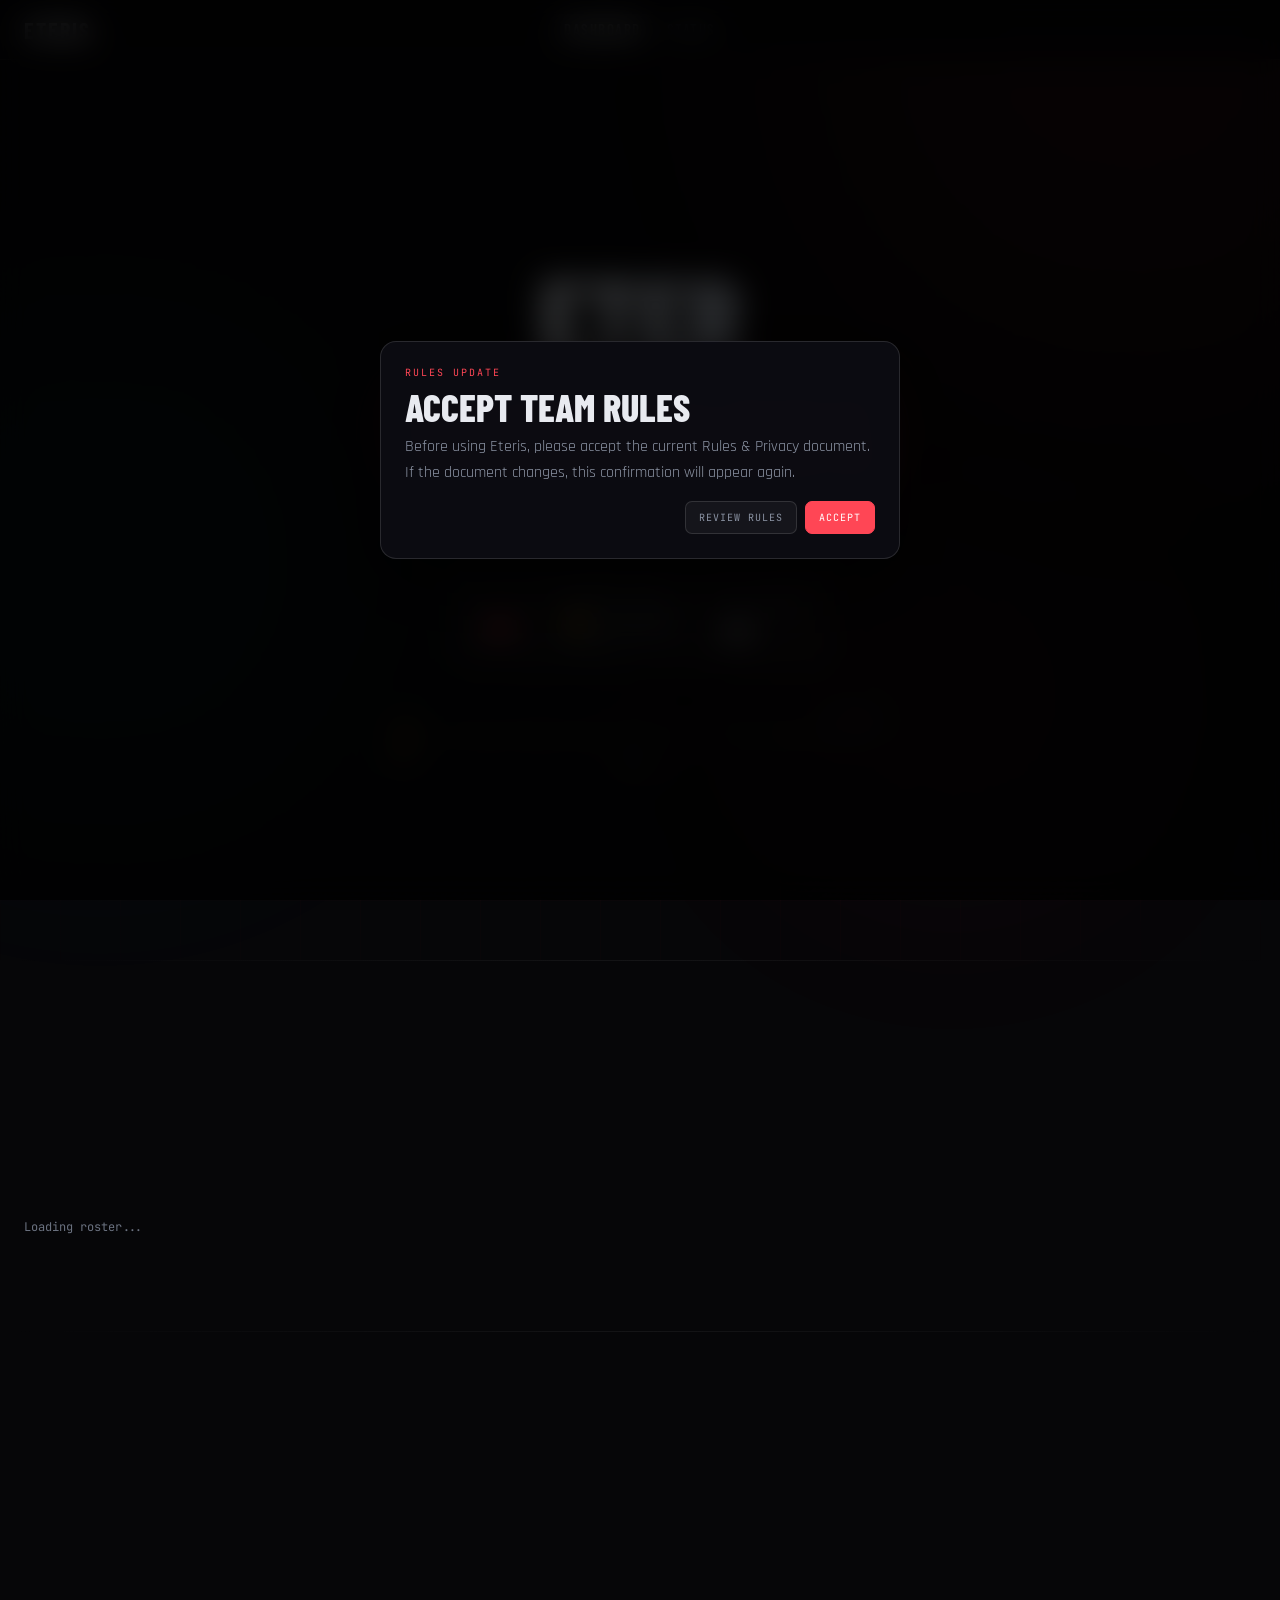
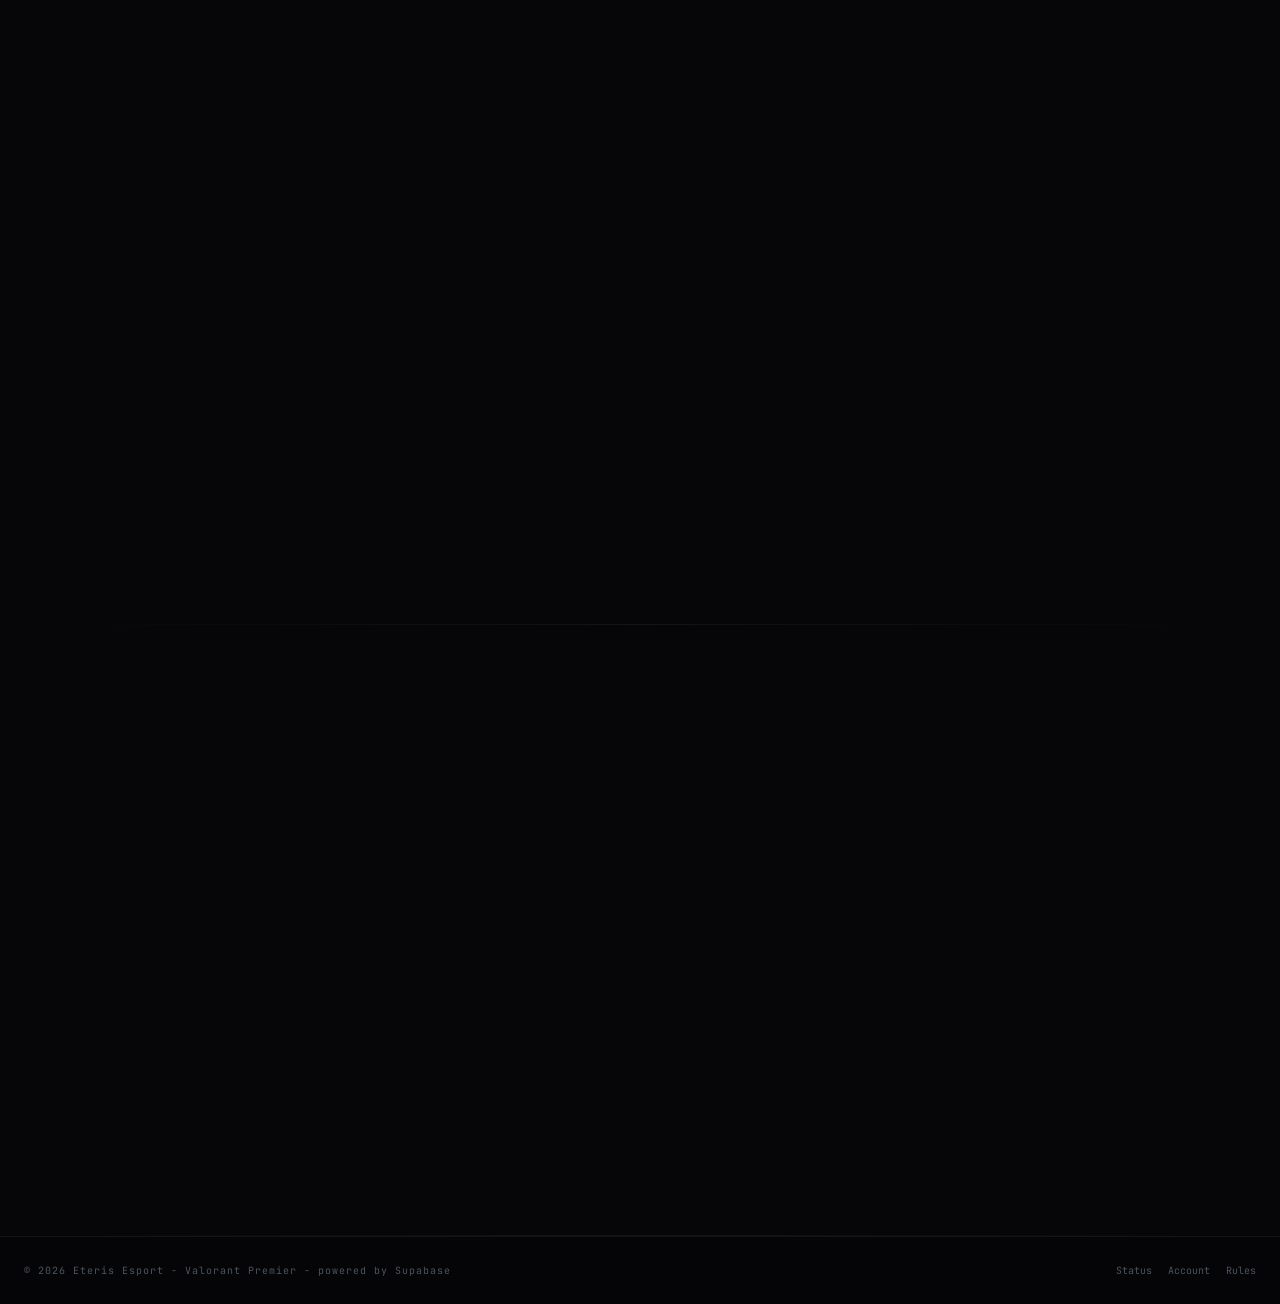
==== commit 3a761dc6: "Add files via upload" ====
--- a/index.html
+++ b/index.html
@@ -220,6 +220,22 @@
     .footer-right{display:flex;align-items:center;gap:16px}
     .footer-link{font-family:var(--font-mono);font-size:11px;color:var(--muted2);background:none;border:none;cursor:pointer;text-decoration:none;transition:color .15s}
     .footer-link:hover{color:var(--text)}
+    .announcement-wrap{position:fixed;top:72px;left:50%;z-index:18;width:min(760px,calc(100vw - 32px));transform:translate(-50%,-18px);opacity:0;pointer-events:none;transition:opacity .3s ease,transform .3s cubic-bezier(.22,1,.36,1)}
+    .announcement-wrap.show{opacity:1;transform:translate(-50%,0);pointer-events:auto}
+    .announcement-card{position:relative;display:block;width:100%;text-align:left;overflow:hidden;border:1px solid rgba(255,70,85,.24);border-radius:14px;background:linear-gradient(135deg,rgba(255,70,85,.18),rgba(12,12,18,.96) 42%,rgba(12,12,18,.92));box-shadow:0 22px 70px rgba(0,0,0,.42),0 0 36px rgba(255,70,85,.08);padding:14px 112px 14px 20px;backdrop-filter:blur(18px);cursor:pointer;transition:border-color .18s,transform .18s,background .18s}
+    .announcement-card:hover{border-color:rgba(255,70,85,.42);transform:translateY(-1px);background:linear-gradient(135deg,rgba(255,70,85,.2),rgba(12,12,18,.98) 42%,rgba(12,12,18,.94))}
+    .announcement-card::before{content:'';position:absolute;inset:0 auto 0 0;width:3px;background:var(--red);box-shadow:0 0 22px rgba(255,70,85,.65)}
+    .announcement-k{font-family:var(--font-mono);font-size:9px;letter-spacing:1.8px;text-transform:uppercase;color:var(--red);margin-bottom:5px}
+    .announcement-text{color:#f2f4f8;font-size:16px;font-weight:600;line-height:1.35;white-space:pre-wrap;max-height:44px;overflow:hidden;display:-webkit-box;-webkit-line-clamp:2;-webkit-box-orient:vertical}
+    .announcement-open{position:absolute;right:16px;top:50%;transform:translateY(-50%);border:1px solid rgba(255,255,255,.1);border-radius:999px;padding:7px 10px;color:var(--muted);background:rgba(255,255,255,.045);font:9px var(--font-mono);letter-spacing:1px;text-transform:uppercase}
+    .announcement-modal{position:fixed;inset:0;z-index:70;display:none;align-items:center;justify-content:center;padding:20px;background:rgba(0,0,0,.72);backdrop-filter:blur(14px)}
+    .announcement-modal.open{display:flex}
+    .announcement-dialog{width:min(620px,calc(100vw - 36px));max-height:min(680px,calc(100vh - 96px));display:flex;flex-direction:column;overflow:hidden;border:1px solid rgba(255,70,85,.24);border-radius:14px;background:rgba(12,12,18,.98);box-shadow:0 26px 80px rgba(0,0,0,.66);animation:announceIn .24s cubic-bezier(.22,1,.36,1) both}
+    .announcement-dialog-head{display:flex;align-items:flex-start;justify-content:space-between;gap:14px;padding:14px 16px;border-bottom:1px solid var(--border)}
+    .announcement-dialog-title{font-family:var(--font-head);font-size:30px;font-weight:800;text-transform:uppercase;line-height:1;color:#fff}
+    .announcement-dialog-body{flex:1;min-height:0;max-height:560px;padding:16px;overflow-y:auto;overflow-x:hidden;color:#dfe4ee;font-size:16px;font-weight:600;line-height:1.48;white-space:pre-wrap;scrollbar-width:thin;scrollbar-color:rgba(255,70,85,.6) rgba(255,255,255,.06)}
+    .announcement-dialog-body::-webkit-scrollbar{width:8px}.announcement-dialog-body::-webkit-scrollbar-track{background:rgba(255,255,255,.06);border-radius:999px}.announcement-dialog-body::-webkit-scrollbar-thumb{background:rgba(255,70,85,.55);border-radius:999px}
+    @keyframes announceIn{from{opacity:0;transform:translateY(12px) scale(.985)}to{opacity:1;transform:translateY(0) scale(1)}}
     @media(max-width:768px){.next-map-card{grid-template-columns:1fr}.next-map-img{height:220px}.score-panel{grid-template-columns:1fr}nav .nav-links{display:none}}
     @media(max-width:640px){.section{padding:64px 20px}footer{padding:20px}}
   </style>
@@ -231,15 +247,31 @@
   <a class="nav-logo" href="index.html"><div class="nav-logo-text">Eteris<span>.</span></div></a>
   <div class="nav-links">
     <a class="nav-a active" href="index.html">Dashboard</a>
-    <a class="nav-a" href="notes.html">Notes</a>
     <a class="nav-a" href="status.html">Status</a>
-    <a class="nav-a" href="challenges.html">Challenges</a>
-    <a class="nav-a" href="suggestions.html">Suggestions</a>
   </div>
   <div style="display:flex;align-items:center;gap:10px">
     <div id="nav-user-area-idx"></div>
   </div>
 </nav>
+<div class="announcement-wrap" id="announcement-wrap" aria-live="polite">
+  <button class="announcement-card" type="button" onclick="openAnnouncementPreview()">
+    <div class="announcement-k">Announcement</div>
+    <div class="announcement-text" id="announcement-text"></div>
+    <div class="announcement-open">Open</div>
+  </button>
+</div>
+<div class="announcement-modal" id="announcement-modal">
+  <div class="announcement-dialog" role="dialog" aria-modal="true" aria-labelledby="announcement-dialog-title">
+    <div class="announcement-dialog-head">
+      <div>
+        <div class="announcement-k">Announcement</div>
+        <div class="announcement-dialog-title" id="announcement-dialog-title">Team message</div>
+      </div>
+      <button class="btn btn-ghost btn-sm" type="button" onclick="closeAnnouncementPreview()">Close</button>
+    </div>
+    <div class="announcement-dialog-body" id="announcement-full-text"></div>
+  </div>
+</div>
 
 <section id="hero">
   <div class="hero-content">
@@ -352,9 +384,9 @@
 <footer>
   <div class="footer-left">&copy; 2026 Eteris Esport - Valorant Premier - powered by Supabase</div>
   <div class="footer-right">
-    <a class="footer-link" href="notes.html">Notes</a>
+    <a class="footer-link" href="status.html">Status</a>
     <a class="footer-link" href="account.html">Account</a>
-    <a class="footer-link" href="rules.html">Rules & Privacy</a>
+    <a class="footer-link" href="rules.html">Rules</a>
   </div>
 </footer>
 <button class="scroll-top-btn" id="scroll-top-btn" onclick="scrollToTop()" aria-label="Back to top">
@@ -395,6 +427,7 @@
 const setSession=u=>{if(u)localStorage.setItem(SESSION_KEY,JSON.stringify(u));else localStorage.removeItem(SESSION_KEY);};
 let socialUser=getSession();
 let secureMode=false;
+let currentAnnouncementMessage='';
 
 /* NAV */
 function renderNavUser(){
@@ -422,6 +455,16 @@
 function closeModal(id){document.getElementById(id).classList.remove('open');}
 document.querySelectorAll('.overlay').forEach(o=>o.addEventListener('click',e=>{if(e.target===o)o.classList.remove('open');}));
 document.addEventListener('keydown',e=>{if(e.key==='Escape')document.querySelectorAll('.overlay.open').forEach(o=>o.classList.remove('open'));});
+function openAnnouncementPreview(){
+  if(!currentAnnouncementMessage)return;
+  document.getElementById('announcement-full-text').textContent=currentAnnouncementMessage;
+  document.getElementById('announcement-modal').classList.add('open');
+}
+function closeAnnouncementPreview(){document.getElementById('announcement-modal').classList.remove('open')}
+window.openAnnouncementPreview=openAnnouncementPreview;
+window.closeAnnouncementPreview=closeAnnouncementPreview;
+document.getElementById('announcement-modal').addEventListener('click',e=>{if(e.target.id==='announcement-modal')closeAnnouncementPreview()});
+document.addEventListener('keydown',e=>{if(e.key==='Escape')closeAnnouncementPreview()});
 
 /* UTILS */
 const MAPS=['abyss','ascent','bind','breeze','corrode','fracture','haven','icebox','lotus','pearl','split','sunset'];
@@ -456,6 +499,22 @@
   document.getElementById('ms-top8').classList.toggle('reached',d.current>=d.max);
 }
 async function loadScore(){const{data}=await sb.from('premier_score').select('*').order('id',{ascending:false}).limit(1).single();if(data)applyScore(data);}
+async function loadAnnouncement(){
+  const wrap=document.getElementById('announcement-wrap');
+  const text=document.getElementById('announcement-text');
+  if(!wrap||!text)return;
+  const{data}=await sb.from('site_announcements').select('message,is_active,updated_at').eq('id',1).maybeSingle();
+  const msg=(data?.message||'').trim();
+  if(data?.is_active&&msg){
+    currentAnnouncementMessage=msg;
+    text.textContent=msg;
+    requestAnimationFrame(()=>wrap.classList.add('show'));
+  }else{
+    currentAnnouncementMessage='';
+    wrap.classList.remove('show');
+    text.textContent='';
+  }
+}
 
 /* ROSTER */
 function renderRoster(players,accounts){
@@ -549,7 +608,7 @@
   renderNavUser();
   document.getElementById('scroll-top-btn')?.addEventListener('click',scrollToTop);
   buildMapSelectGrid();
-  await Promise.all([loadScore(),loadRoster(),loadNextMap(),loadMapHistory()]);
+  await Promise.all([loadScore(),loadRoster(),loadNextMap(),loadMapHistory(),loadAnnouncement()]);
   updateScrollTopBtn();
 })();
 </script>
